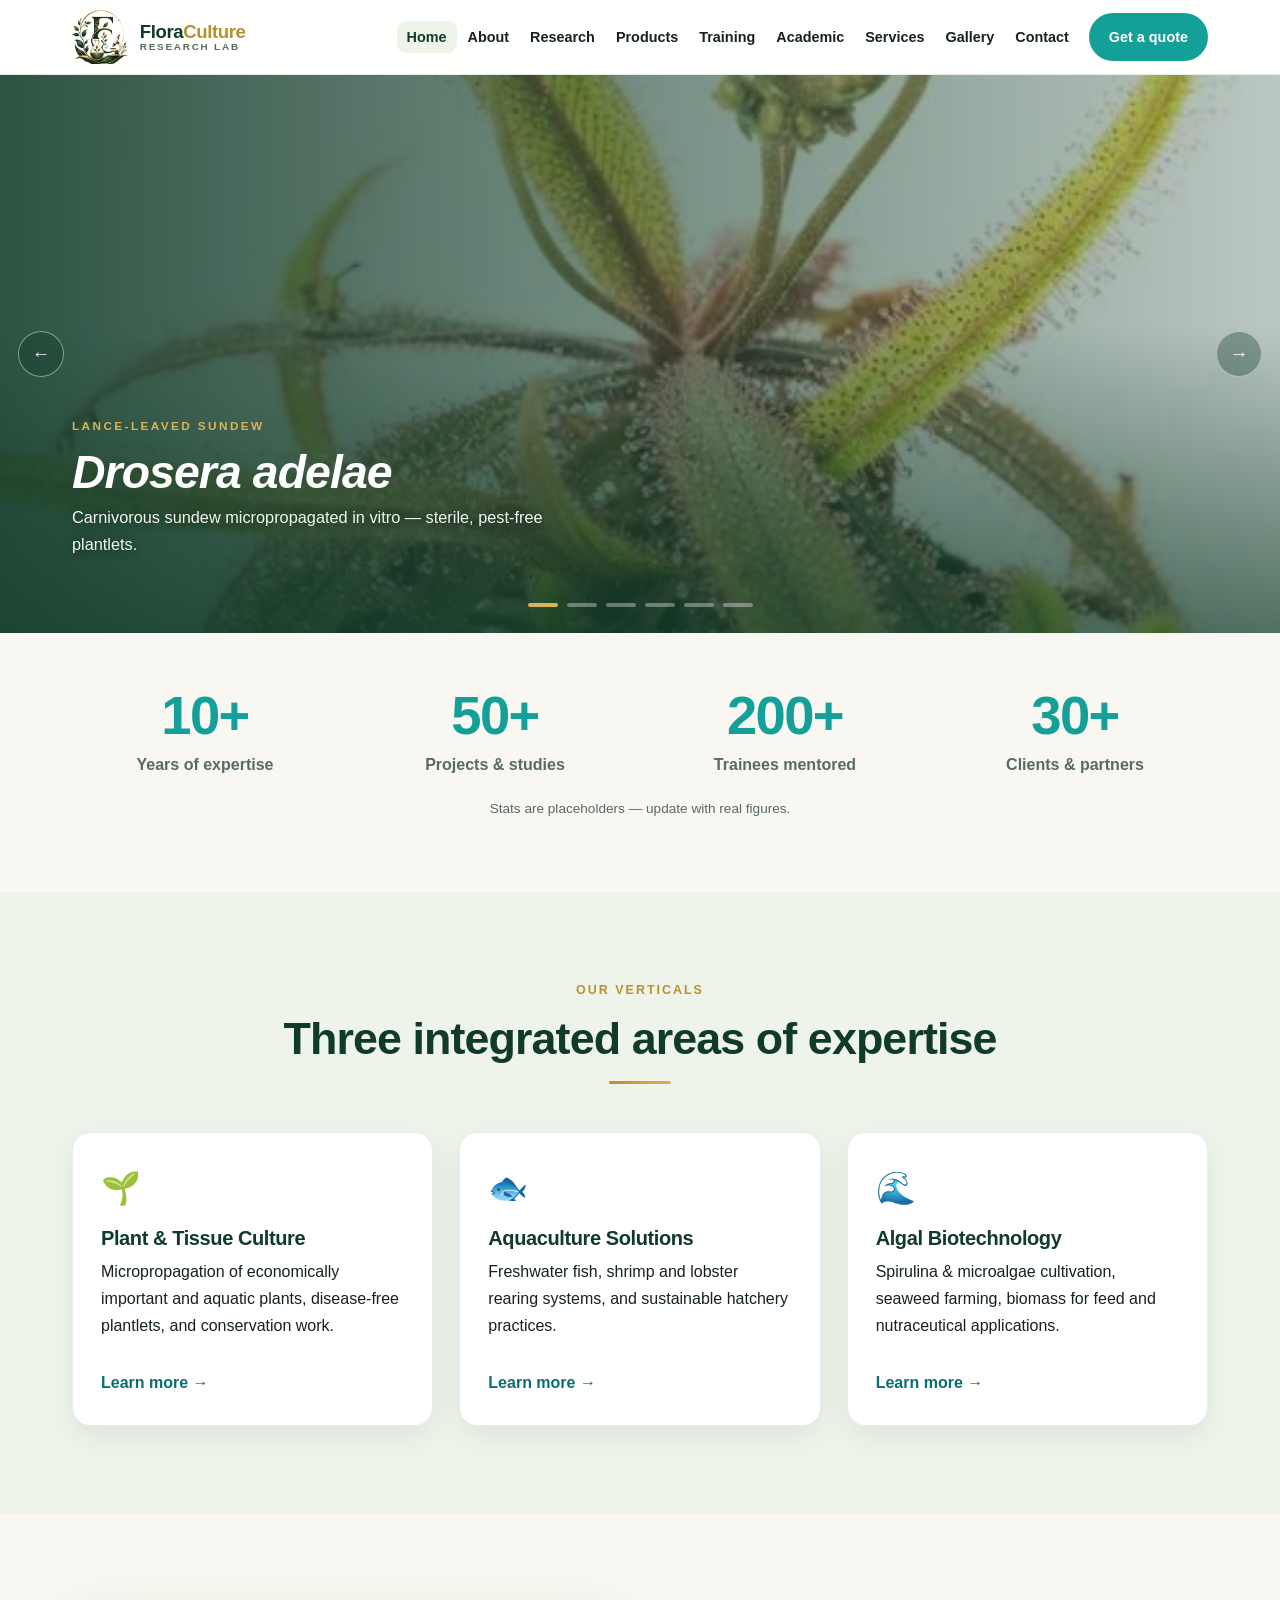
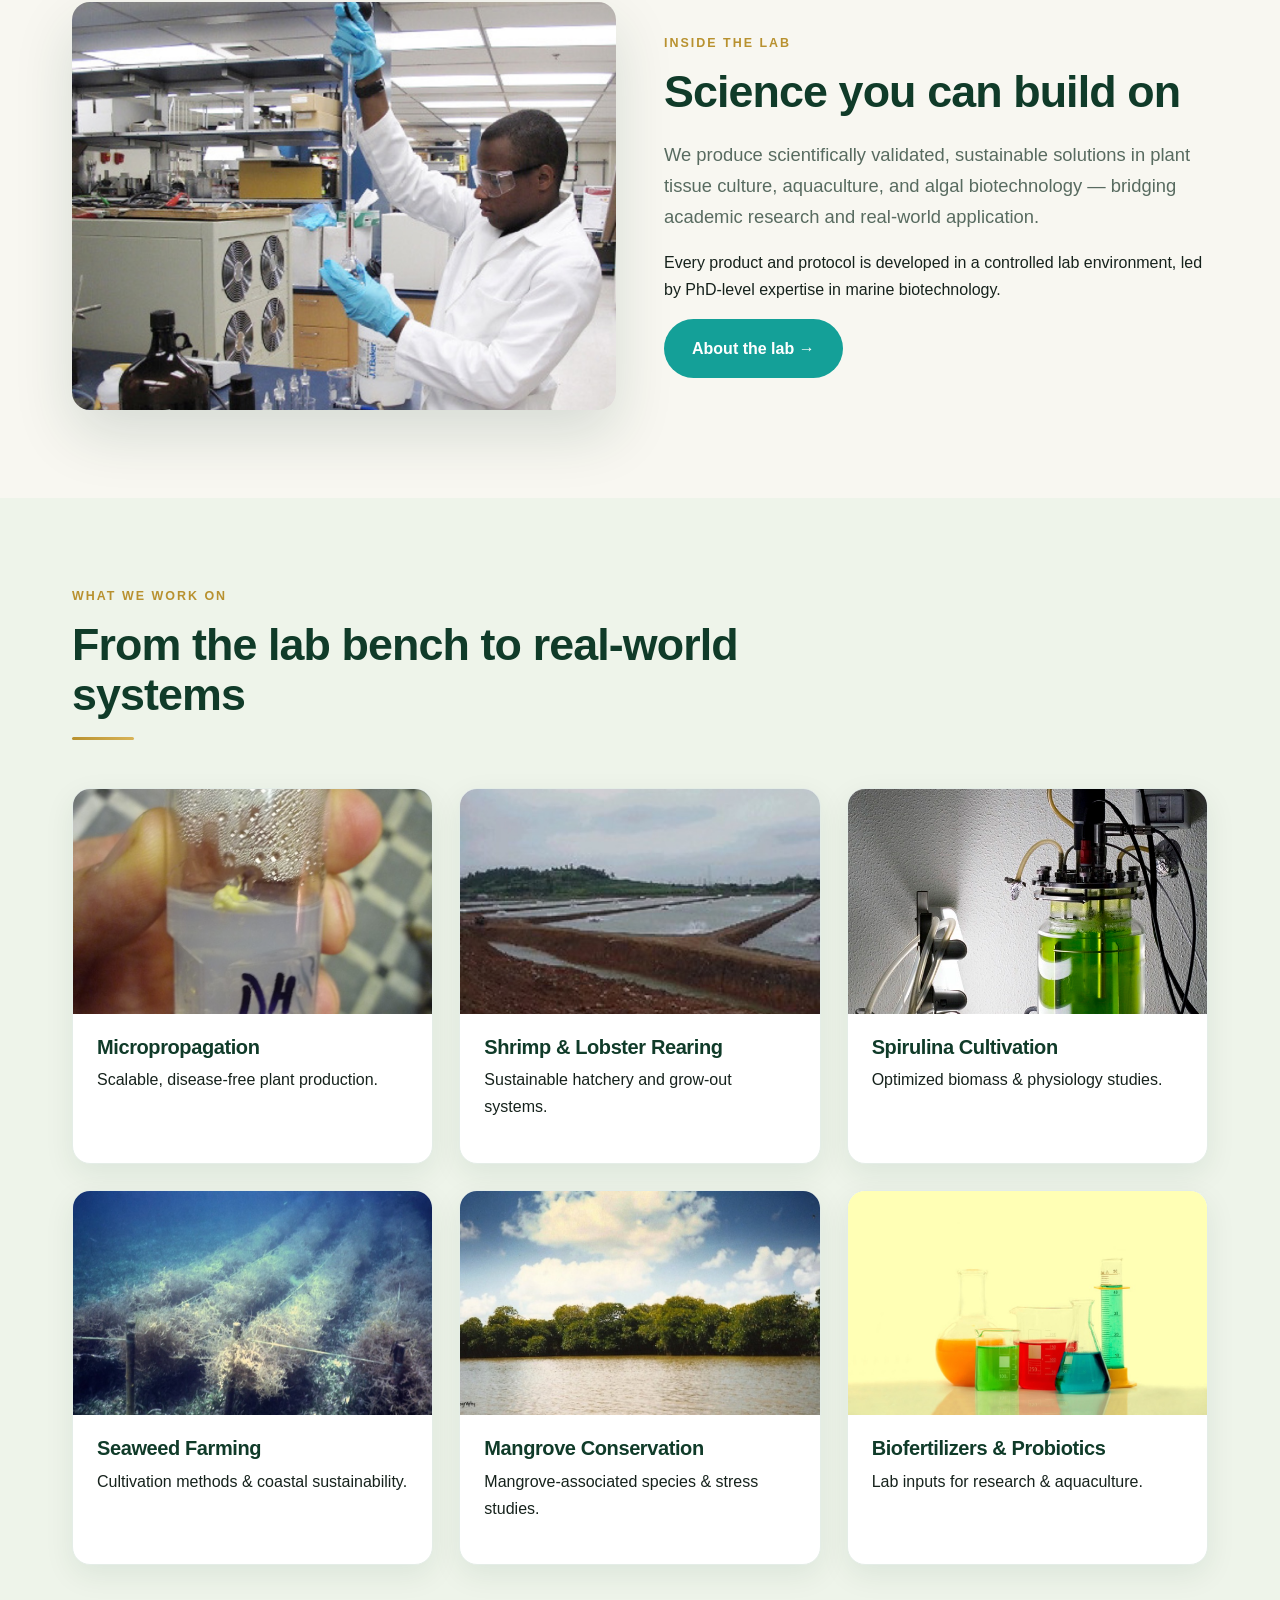
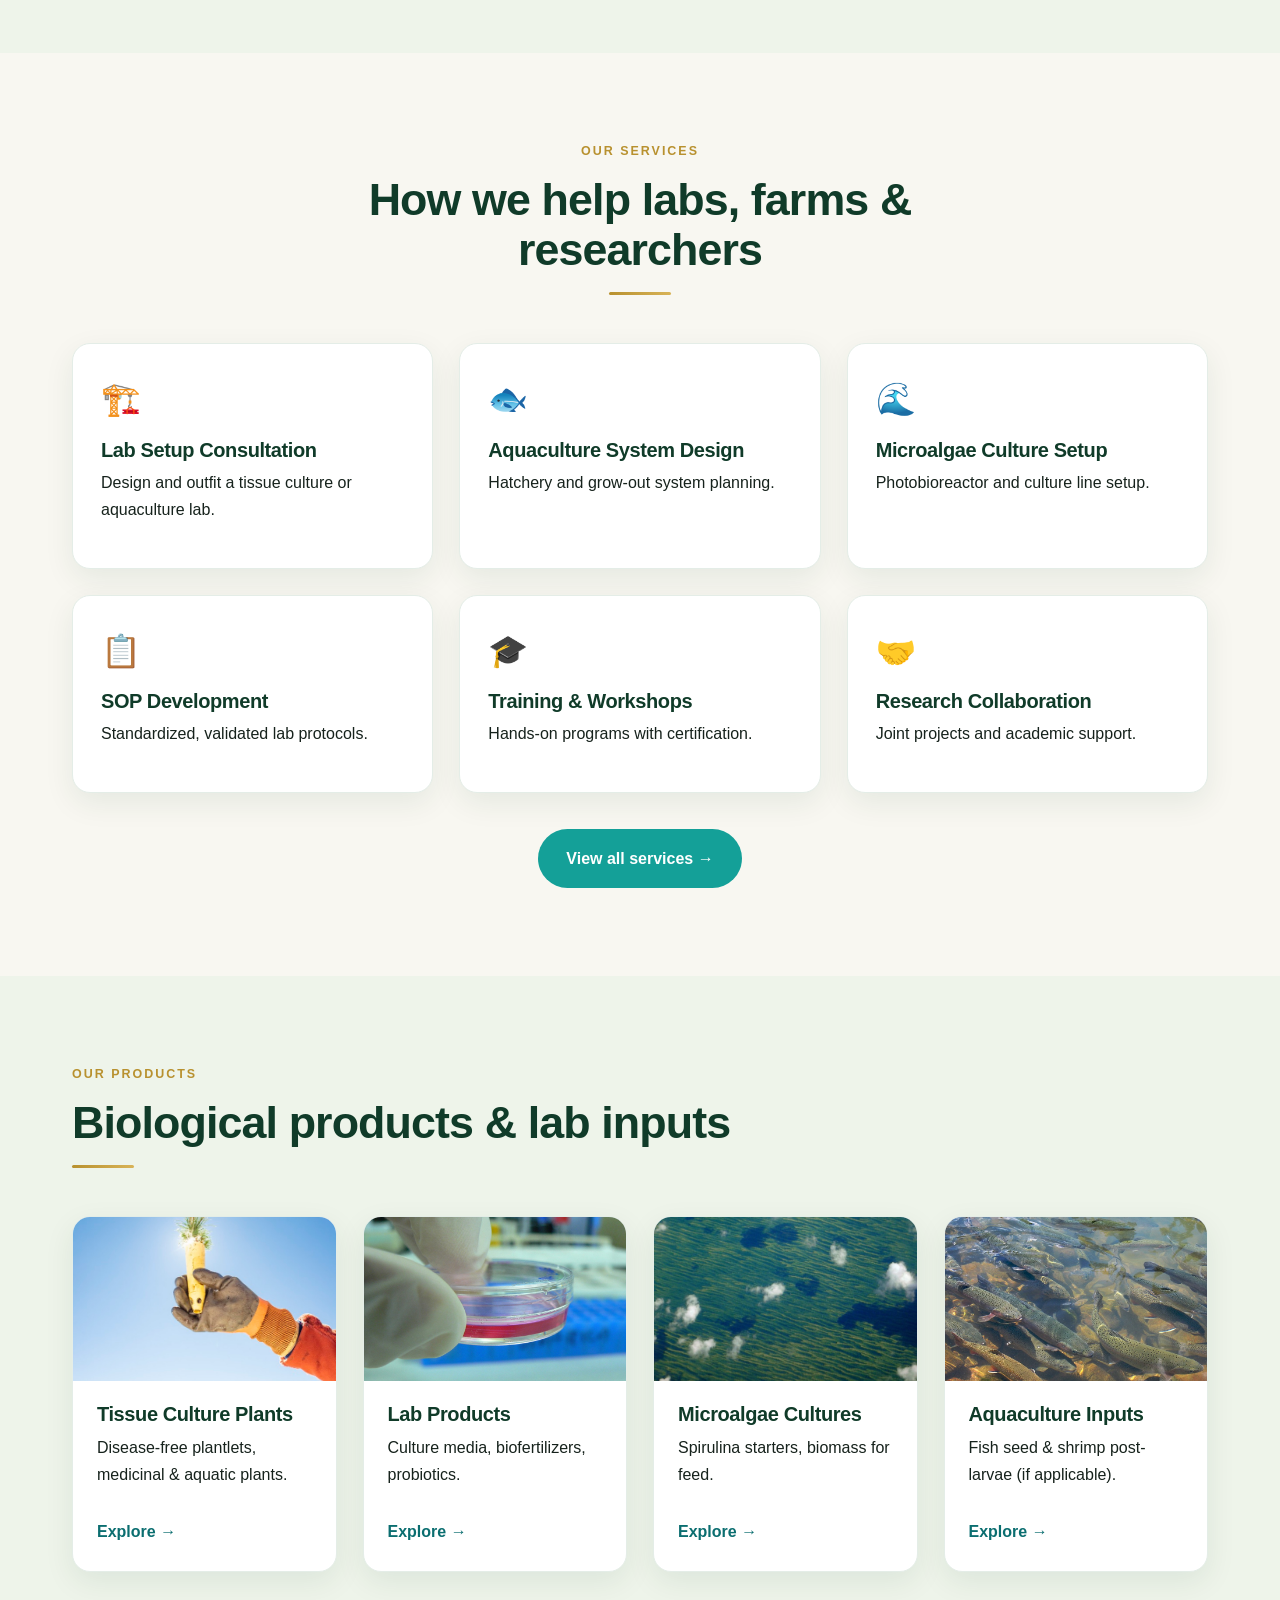
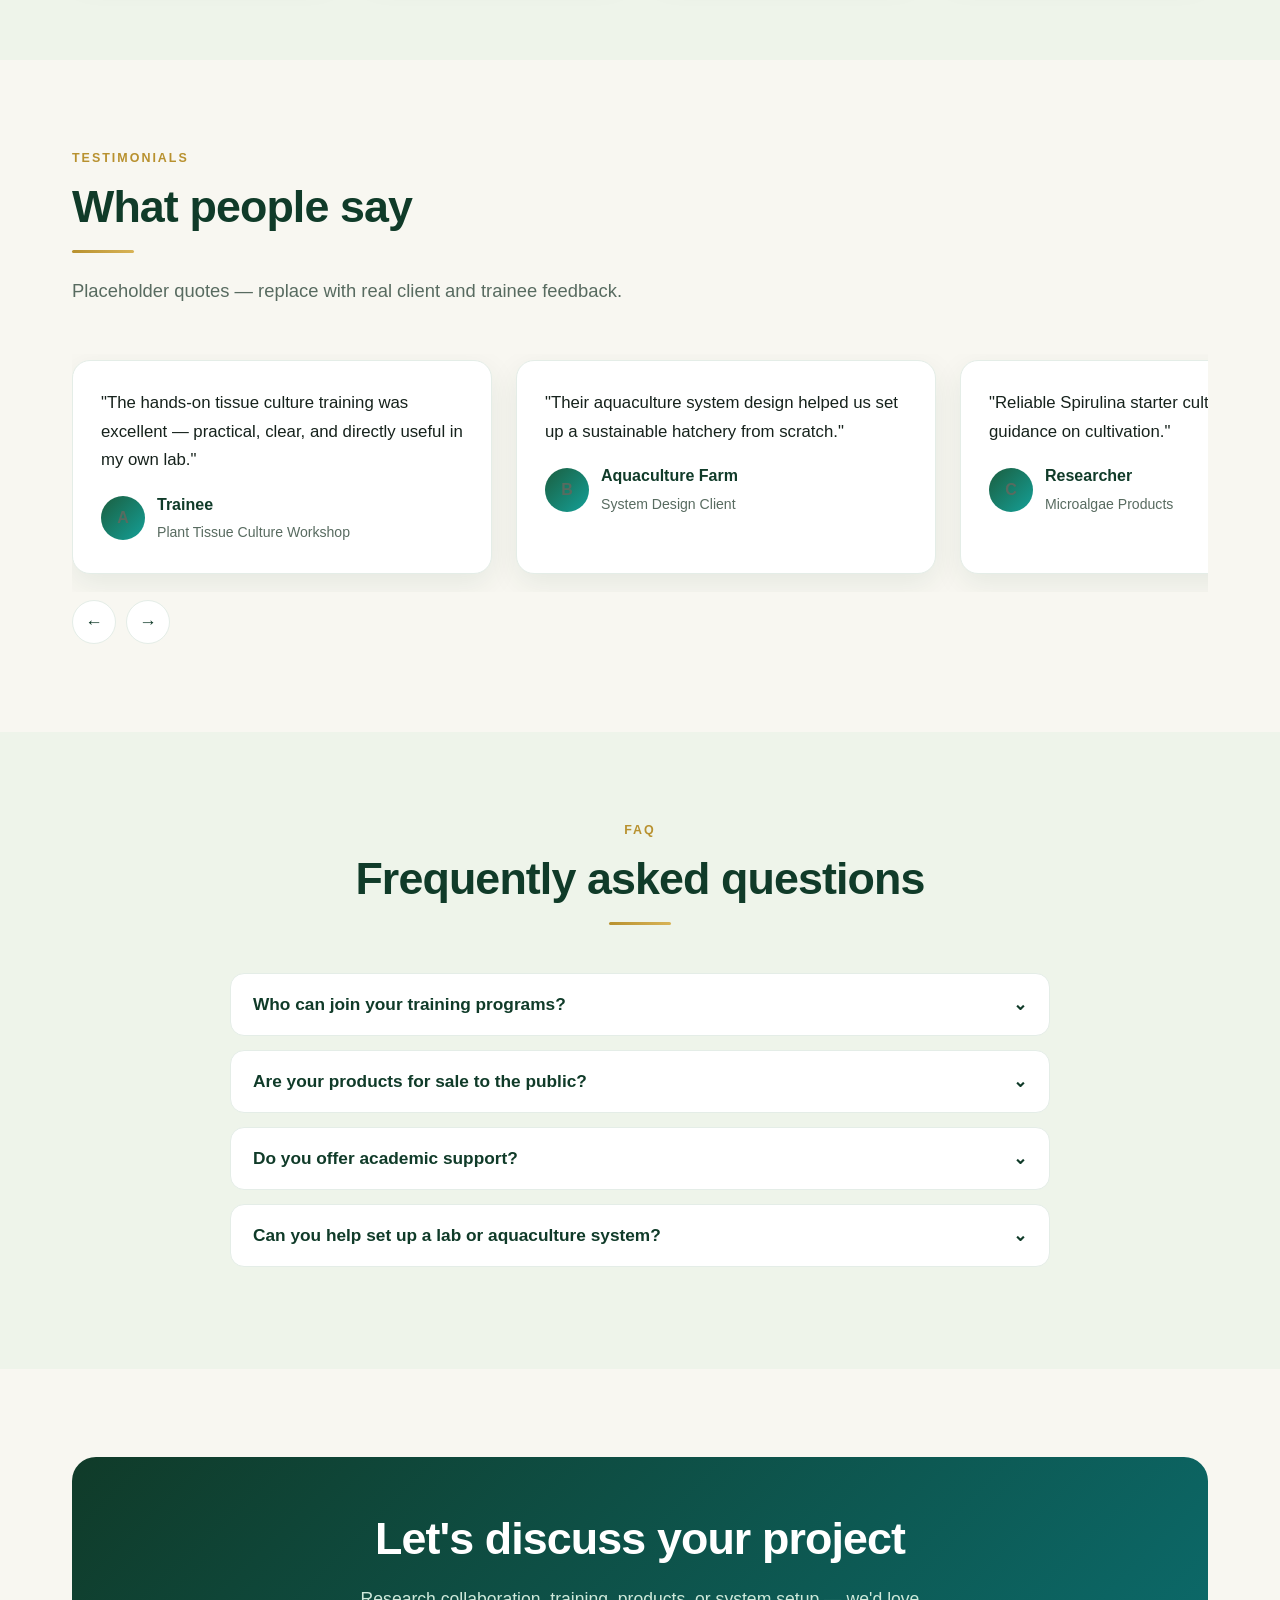
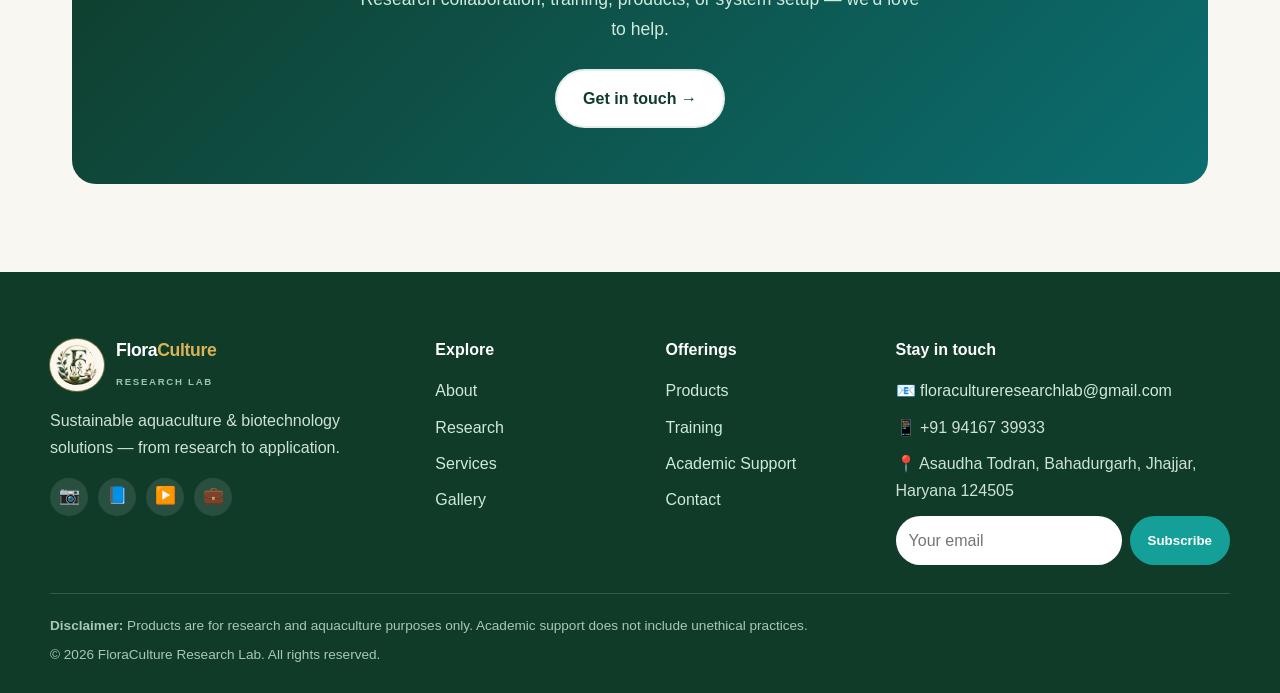
==== index.html @ 25c37237 "Fixed carousal" ====
<!doctype html>
<html lang="en">
<head>
  <meta charset="utf-8" />
  <meta name="viewport" content="width=device-width, initial-scale=1" />
  <title>FloraCulture Research Lab — Built on Nature. Driven by Science.</title>
  <meta name="description" content="Integrated Plant Production & Aquaculture Lab — sustainable solutions through plant tissue culture, aquaculture, and algal biotechnology. Research, training, and biological products." />
  <link rel="icon" href="assets/img/favicon-64.png" type="image/png" />
  <link rel="apple-touch-icon" href="assets/img/apple-touch-icon.png" />
  <link rel="stylesheet" href="assets/css/styles.css?v=4" />
</head>
<body>
  <a class="skip-link" href="#main">Skip to content</a>

  <header class="site-header">
    <div class="container nav">
      <a class="brand" href="index.html">
        <img class="brand-logo" src="assets/img/logo-mark.png" alt="" />
        <span class="brand-text">
          <span class="bt-name">Flora<em>Culture</em></span>
          <span class="bt-sub">Research Lab</span>
        </span>
      </a>
      <div class="nav-right">
        <ul class="nav-links" id="nav-links">
          <li><a class="active" href="index.html">Home</a></li>
          <li><a href="about.html">About</a></li>
          <li><a href="research.html">Research</a></li>
          <li><a href="products.html">Products</a></li>
          <li><a href="training.html">Training</a></li>
          <li><a href="academic.html">Academic</a></li>
          <li><a href="services.html">Services</a></li>
          <li><a href="gallery.html">Gallery</a></li>
          <li><a href="contact.html">Contact</a></li>
        </ul>
        <a class="btn nav-cta" href="contact.html?subject=Services%20inquiry">Get a quote</a>
        <button class="nav-toggle" aria-label="Toggle menu" aria-expanded="false" aria-controls="nav-links">☰</button>
      </div>
    </div>
  </header>

  <main id="main">
    <!-- Hero slider -->
    <section class="hero-slider" aria-label="Plants from our lab" aria-roledescription="carousel">
      <div class="slides">
        <div class="hero-slide is-active" data-slide="0">
          <img src="assets/img/plant-drosera-adelae.jpg" alt="Drosera adelae — Lance-leaved sundew" fetchpriority="high" />
          <div class="slide-caption container">
            <p class="common">Lance-leaved sundew</p>
            <h2 class="sci">Drosera adelae</h2>
            <p class="slide-note">Carnivorous sundew micropropagated in vitro — sterile, pest-free plantlets.</p>
          </div>
        </div>
        <div class="hero-slide" data-slide="1">
          <img src="assets/img/plant-dorosera_spatulata.jpg" alt="Drosera spatulata — Spoon-leaved sundew" />
          <div class="slide-caption container">
            <p class="common">Spoon-leaved sundew</p>
            <h2 class="sci">Drosera spatulata</h2>
            <p class="slide-note">Tissue-cultured stock raised from sterile seed, true to type.</p>
          </div>
        </div>
        <div class="hero-slide" data-slide="2">
          <img src="assets/img/plant-utricularia_graminifolia.jpg" alt="Utricularia graminifolia — Grass-leaved bladderwort" />
          <div class="slide-caption container">
            <p class="common">Grass-leaved bladderwort</p>
            <h2 class="sci">Utricularia graminifolia</h2>
            <p class="slide-note">Aquascaping carpet species propagated in flasks, algae-free.</p>
          </div>
        </div>
        <div class="hero-slide" data-slide="3">
          <img src="assets/img/plant-rotala-rotundifolia-florida.jpg" alt="Rotala rotundifolia — 'Florida' — aquatic stem plant" />
          <div class="slide-caption container">
            <p class="common">'Florida' — aquatic stem plant</p>
            <h2 class="sci">Rotala rotundifolia</h2>
            <p class="slide-note">Aquarium stem plant grown emersed then hardened for submerged culture.</p>
          </div>
        </div>
        <div class="hero-slide" data-slide="4">
          <img src="assets/img/plant-rotala_rotundifolia_red.jpg" alt="Rotala rotundifolia — 'Red' — aquatic stem plant" />
          <div class="slide-caption container">
            <p class="common">'Red' — aquatic stem plant</p>
            <h2 class="sci">Rotala rotundifolia</h2>
            <p class="slide-note">High-colour selection maintained under controlled light and nutrients.</p>
          </div>
        </div>
        <div class="hero-slide" data-slide="5">
          <img src="assets/img/plant-withania_somnifera.jpg" alt="Withania somnifera — Ashwagandha — medicinal" />
          <div class="slide-caption container">
            <p class="common">Ashwagandha — medicinal</p>
            <h2 class="sci">Withania somnifera</h2>
            <p class="slide-note">Elite medicinal line multiplied for consistent withanolide content.</p>
          </div>
        </div>
      </div>
      <button class="slider-nav prev" type="button" aria-label="Previous plant">&#8592;</button>
      <button class="slider-nav next" type="button" aria-label="Next plant">&#8594;</button>
      <div class="slider-dots" role="tablist" aria-label="Choose plant">
        <button type="button" data-goto="0" aria-current="true" aria-label="Show Drosera adelae"></button>
        <button type="button" data-goto="1" aria-current="false" aria-label="Show Drosera spatulata"></button>
        <button type="button" data-goto="2" aria-current="false" aria-label="Show Utricularia graminifolia"></button>
        <button type="button" data-goto="3" aria-current="false" aria-label="Show Rotala rotundifolia"></button>
        <button type="button" data-goto="4" aria-current="false" aria-label="Show Rotala rotundifolia"></button>
        <button type="button" data-goto="5" aria-current="false" aria-label="Show Withania somnifera"></button>
      </div>
    </section>

    <!-- Stats -->
    <section class="section tight">
      <div class="container">
        <div class="stats">
          <div class="stat"><div class="num" data-to="10" data-suffix="+">0</div><div class="label">Years of expertise</div></div>
          <div class="stat"><div class="num" data-to="50" data-suffix="+">0</div><div class="label">Projects &amp; studies</div></div>
          <div class="stat"><div class="num" data-to="200" data-suffix="+">0</div><div class="label">Trainees mentored</div></div>
          <div class="stat"><div class="num" data-to="30" data-suffix="+">0</div><div class="label">Clients &amp; partners</div></div>
        </div>
        <p class="center" style="color:var(--muted);font-size:.85rem;margin-top:18px">Stats are placeholders — update with real figures.</p>
      </div>
    </section>

    <!-- Verticals -->
    <section class="section alt">
      <div class="container">
        <div class="section-head center">
          <p class="eyebrow">Our Verticals</p>
          <h2>Three integrated areas of expertise</h2>
        </div>
        <div class="grid cols-3">
          <div class="card lift">
            <div class="ico">🌱</div>
            <h3>Plant &amp; Tissue Culture</h3>
            <p>Micropropagation of economically important and aquatic plants, disease-free plantlets, and conservation work.</p>
            <a class="arrow-link" href="research.html">Learn more →</a>
          </div>
          <div class="card lift">
            <div class="ico">🐟</div>
            <h3>Aquaculture Solutions</h3>
            <p>Freshwater fish, shrimp and lobster rearing systems, and sustainable hatchery practices.</p>
            <a class="arrow-link" href="research.html">Learn more →</a>
          </div>
          <div class="card lift">
            <div class="ico">🌊</div>
            <h3>Algal Biotechnology</h3>
            <p>Spirulina &amp; microalgae cultivation, seaweed farming, biomass for feed and nutraceutical applications.</p>
            <a class="arrow-link" href="research.html">Learn more →</a>
          </div>
        </div>
      </div>
    </section>

    <!-- Lab intro split -->
    <section class="section">
      <div class="container">
        <div class="split">
          <img src="assets/img/lab.jpg" alt="Researcher working in the laboratory" loading="lazy" />
          <div>
            <p class="eyebrow">Inside the Lab</p>
            <h2>Science you can build on</h2>
            <p class="lead">We produce scientifically validated, sustainable solutions in plant tissue culture, aquaculture, and algal biotechnology — bridging academic research and real-world application.</p>
            <p>Every product and protocol is developed in a controlled lab environment, led by PhD-level expertise in marine biotechnology.</p>
            <div class="btn-row"><a class="btn" href="about.html">About the lab →</a></div>
          </div>
        </div>
      </div>
    </section>

    <!-- Showcase -->
    <section class="section alt">
      <div class="container">
        <div class="section-head">
          <p class="eyebrow">What We Work On</p>
          <h2>From the lab bench to real-world systems</h2>
        </div>
        <div class="grid cols-3">
          <div class="card media-card lift"><img class="thumb" src="assets/img/show-1.jpg" alt="Plant tissue culture in vitro" loading="lazy" /><div class="body"><h3>Micropropagation</h3><p>Scalable, disease-free plant production.</p></div></div>
          <div class="card media-card lift"><img class="thumb" src="assets/img/show-2.jpg" alt="Shrimp aquaculture" loading="lazy" /><div class="body"><h3>Shrimp &amp; Lobster Rearing</h3><p>Sustainable hatchery and grow-out systems.</p></div></div>
          <div class="card media-card lift"><img class="thumb" src="assets/img/show-3.jpg" alt="Algae bioreactor" loading="lazy" /><div class="body"><h3>Spirulina Cultivation</h3><p>Optimized biomass &amp; physiology studies.</p></div></div>
          <div class="card media-card lift"><img class="thumb" src="assets/img/show-4.jpg" alt="Seaweed farming" loading="lazy" /><div class="body"><h3>Seaweed Farming</h3><p>Cultivation methods &amp; coastal sustainability.</p></div></div>
          <div class="card media-card lift"><img class="thumb" src="assets/img/show-5.jpg" alt="Mangrove ecosystem" loading="lazy" /><div class="body"><h3>Mangrove Conservation</h3><p>Mangrove-associated species &amp; stress studies.</p></div></div>
          <div class="card media-card lift"><img class="thumb" src="assets/img/show-6.jpg" alt="Laboratory reagents" loading="lazy" /><div class="body"><h3>Biofertilizers &amp; Probiotics</h3><p>Lab inputs for research &amp; aquaculture.</p></div></div>
        </div>
      </div>
    </section>

    <!-- Services -->
    <section class="section">
      <div class="container">
        <div class="section-head center">
          <p class="eyebrow">Our Services</p>
          <h2>How we help labs, farms &amp; researchers</h2>
        </div>
        <div class="grid cols-3">
          <div class="card lift"><div class="ico">🏗️</div><h3>Lab Setup Consultation</h3><p>Design and outfit a tissue culture or aquaculture lab.</p></div>
          <div class="card lift"><div class="ico">🐟</div><h3>Aquaculture System Design</h3><p>Hatchery and grow-out system planning.</p></div>
          <div class="card lift"><div class="ico">🌊</div><h3>Microalgae Culture Setup</h3><p>Photobioreactor and culture line setup.</p></div>
          <div class="card lift"><div class="ico">📋</div><h3>SOP Development</h3><p>Standardized, validated lab protocols.</p></div>
          <div class="card lift"><div class="ico">🎓</div><h3>Training &amp; Workshops</h3><p>Hands-on programs with certification.</p></div>
          <div class="card lift"><div class="ico">🤝</div><h3>Research Collaboration</h3><p>Joint projects and academic support.</p></div>
        </div>
        <div class="btn-row" style="justify-content:center;margin-top:36px"><a class="btn" href="services.html">View all services →</a></div>
      </div>
    </section>

    <!-- Products -->
    <section class="section alt">
      <div class="container">
        <div class="section-head">
          <p class="eyebrow">Our Products</p>
          <h2>Biological products &amp; lab inputs</h2>
        </div>
        <div class="grid cols-4">
          <div class="card media-card lift"><img class="thumb" src="assets/img/prod-1.jpg" alt="Plant seedling" loading="lazy" /><div class="body"><h3>Tissue Culture Plants</h3><p>Disease-free plantlets, medicinal &amp; aquatic plants.</p><a class="arrow-link" href="products.html">Explore →</a></div></div>
          <div class="card media-card lift"><img class="thumb" src="assets/img/prod-2.jpg" alt="Petri dish culture" loading="lazy" /><div class="body"><h3>Lab Products</h3><p>Culture media, biofertilizers, probiotics.</p><a class="arrow-link" href="products.html">Explore →</a></div></div>
          <div class="card media-card lift"><img class="thumb" src="assets/img/prod-3.jpg" alt="Microalgae culture" loading="lazy" /><div class="body"><h3>Microalgae Cultures</h3><p>Spirulina starters, biomass for feed.</p><a class="arrow-link" href="products.html">Explore →</a></div></div>
          <div class="card media-card lift"><img class="thumb" src="assets/img/prod-4.jpg" alt="Fish hatchery" loading="lazy" /><div class="body"><h3>Aquaculture Inputs</h3><p>Fish seed &amp; shrimp post-larvae (if applicable).</p><a class="arrow-link" href="products.html">Explore →</a></div></div>
        </div>
      </div>
    </section>

    <!-- Testimonials -->
    <section class="section">
      <div class="container">
        <div class="section-head"><p class="eyebrow">Testimonials</p><h2>What people say</h2>
          <p class="lead">Placeholder quotes — replace with real client and trainee feedback.</p></div>
        <div class="carousel">
          <div class="carousel-track">
            <div class="quote"><p>"The hands-on tissue culture training was excellent — practical, clear, and directly useful in my own lab."</p><div class="who"><span class="avatar">A</span><div><b>Trainee</b><span>Plant Tissue Culture Workshop</span></div></div></div>
            <div class="quote"><p>"Their aquaculture system design helped us set up a sustainable hatchery from scratch."</p><div class="who"><span class="avatar">B</span><div><b>Aquaculture Farm</b><span>System Design Client</span></div></div></div>
            <div class="quote"><p>"Reliable Spirulina starter cultures and great guidance on cultivation."</p><div class="who"><span class="avatar">C</span><div><b>Researcher</b><span>Microalgae Products</span></div></div></div>
            <div class="quote"><p>"Professional academic support for experimental design and scientific writing."</p><div class="who"><span class="avatar">D</span><div><b>PhD Student</b><span>Academic Support</span></div></div></div>
          </div>
          <div class="carousel-btns">
            <button data-carousel-prev aria-label="Previous testimonials">←</button>
            <button data-carousel-next aria-label="Next testimonials">→</button>
          </div>
        </div>
      </div>
    </section>

    <!-- FAQ -->
    <section class="section alt">
      <div class="container">
        <div class="section-head center"><p class="eyebrow">FAQ</p><h2>Frequently asked questions</h2></div>
        <div class="faq">
          <div class="faq-item"><button class="faq-q" aria-expanded="false">Who can join your training programs? <span class="chev">⌄</span></button><div class="faq-a"><div>Students, researchers, and professionals. Programs run 3 days, 7 days, or 1 month — hands-on, with certification provided.</div></div></div>
          <div class="faq-item"><button class="faq-q" aria-expanded="false">Are your products for sale to the public? <span class="chev">⌄</span></button><div class="faq-a"><div>Products are intended for research, aquaculture, and educational purposes only. Contact us for pricing and bulk orders.</div></div></div>
          <div class="faq-item"><button class="faq-q" aria-expanded="false">Do you offer academic support? <span class="chev">⌄</span></button><div class="faq-a"><div>Yes — guidance on experimental design, data analysis, scientific writing, manuscript preparation, and graphical abstracts. We maintain strict academic integrity; support is for guidance and skill development only.</div></div></div>
          <div class="faq-item"><button class="faq-q" aria-expanded="false">Can you help set up a lab or aquaculture system? <span class="chev">⌄</span></button><div class="faq-a"><div>Yes. We provide lab setup consultation, aquaculture system design, microalgae culture setup, and SOP development.</div></div></div>
        </div>
      </div>
    </section>

    <!-- CTA band -->
    <section class="section">
      <div class="container">
        <div class="cta-band">
          <h2>Let's discuss your project</h2>
          <p>Research collaboration, training, products, or system setup — we'd love to help.</p>
          <a class="btn-outline" href="contact.html">Get in touch →</a>
        </div>
      </div>
    </section>
  </main>

  <footer class="site-footer">
    <div class="container footer-grid">
      <div>
        <a class="footer-logo" href="index.html">
          <img src="assets/img/logo-mark.png" alt="" />
          <span>
            <span class="bt-name">Flora<em>Culture</em></span><br />
            <span class="bt-sub">Research Lab</span>
          </span>
        </a>
        <p style="margin-top:14px;max-width:320px">Sustainable aquaculture &amp; biotechnology solutions — from research to application.</p>
        <div class="socials">
          <a href="#" aria-label="Instagram" title="Instagram">📷</a>
          <a href="#" aria-label="Facebook" title="Facebook">📘</a>
          <a href="#" aria-label="YouTube" title="YouTube">▶️</a>
          <a href="#" aria-label="LinkedIn" title="LinkedIn">💼</a>
        </div>
      </div>
      <div>
        <h4>Explore</h4>
        <ul>
          <li><a href="about.html">About</a></li>
          <li><a href="research.html">Research</a></li>
          <li><a href="services.html">Services</a></li>
          <li><a href="gallery.html">Gallery</a></li>
        </ul>
      </div>
      <div>
        <h4>Offerings</h4>
        <ul>
          <li><a href="products.html">Products</a></li>
          <li><a href="training.html">Training</a></li>
          <li><a href="academic.html">Academic Support</a></li>
          <li><a href="contact.html">Contact</a></li>
        </ul>
      </div>
      <div>
        <h4>Stay in touch</h4>
        <ul>
          <li>📧 <a href="mailto:floracultureresearchlab@gmail.com">floracultureresearchlab@gmail.com</a></li>
          <li>📱 +91 94167 39933</li>
          <li>📍 Asaudha Todran, Bahadurgarh, Jhajjar, Haryana 124505</li>
        </ul>
        <form class="newsletter" onsubmit="return false">
          <input type="email" placeholder="Your email" aria-label="Email for newsletter" />
          <button type="submit">Subscribe</button>
        </form>
      </div>
    </div>
    <div class="container disclaimer">
      <p><strong>Disclaimer:</strong> Products are for research and aquaculture purposes only. Academic support does not include unethical practices.</p>
      <p>© <span id="year">2026</span> FloraCulture Research Lab. All rights reserved.</p>
    </div>
  </footer>

  <script src="assets/js/main.js?v=4"></script>
</body>
</html>
---- assets/css/styles.css ----
/* FloraCulture Research Lab — shared stylesheet.
   Theme driven by CSS custom properties below — change colors in one place. */

:root {
  --green: #1b5e3f;
  --green-dark: #103b29;
  --teal: #14a098;
  --teal-dark: #0b6e70;
  --lime: #7fb069;
  --gold: #b8912f;
  --gold-light: #d8b357;
  --cream: #fbf7ee;
  --sand: #f8f7f1;
  --card: #ffffff;
  --ink: #16221c;
  --muted: #586b60;
  --line: #e4ede7;
  --accent-soft: #eef4ea;
  --shadow: 0 10px 30px rgba(16, 59, 41, .08);
  --shadow-lg: 0 24px 60px rgba(16, 59, 41, .14);
  --radius: 18px;
  --radius-pill: 999px;
  --maxw: 1180px;
  --font: -apple-system, BlinkMacSystemFont, "Segoe UI", Roboto, Helvetica, Arial,
    "Apple Color Emoji", "Segoe UI Emoji", sans-serif;
}

* { box-sizing: border-box; }
html { scroll-behavior: smooth; }
body {
  margin: 0; font-family: var(--font); color: var(--ink); background: var(--sand);
  line-height: 1.7; -webkit-font-smoothing: antialiased;
}
img { max-width: 100%; display: block; }
a { color: var(--teal-dark); }

h1, h2, h3 { line-height: 1.12; color: var(--green-dark); margin: 0 0 .5em; letter-spacing: -.02em; }
h1 { font-size: clamp(2.3rem, 5.5vw, 4.2rem); font-weight: 800; }
h2 { font-size: clamp(1.8rem, 3.6vw, 2.8rem); font-weight: 800; }
h3 { font-size: 1.25rem; font-weight: 700; }
p { margin: 0 0 1rem; }

.container { width: 100%; max-width: var(--maxw); margin: 0 auto; padding: 0 22px; }

/* ---------- Header / Nav ---------- */
.site-header {
  position: sticky; top: 0; z-index: 50;
  background: rgba(255,255,255,.9); backdrop-filter: saturate(180%) blur(10px);
  border-bottom: 1px solid var(--line);
}
.nav { display: flex; align-items: center; justify-content: space-between; min-height: 74px; gap: 16px; }
.brand { min-width: 0; }
.brand-text { min-width: 0; }
.brand { display: flex; align-items: center; gap: 11px; font-weight: 800;
  color: var(--green-dark); text-decoration: none; font-size: 1.2rem; letter-spacing: -.02em; }
.brand .logo {
  width: 38px; height: 38px; border-radius: 11px;
  background: linear-gradient(135deg, var(--green), var(--teal));
  display: grid; place-items: center; color: #fff; font-size: 1.2rem;
}
.brand-logo { height: 54px; width: auto; display: block; flex: none; }
.brand-text { display: flex; flex-direction: column; line-height: 1.05; }
.brand-text .bt-name { font-size: 1.16rem; font-weight: 800; color: var(--green-dark); letter-spacing: -.02em; }
.brand-text .bt-name em { font-style: normal; color: var(--gold); }
.brand-text .bt-sub { font-size: .62rem; font-weight: 700; letter-spacing: .18em;
  text-transform: uppercase; color: var(--muted); }
@media (max-width: 560px) {
  .brand-logo { height: 44px; }
  .brand-text .bt-name { font-size: 1rem; }
  .brand-text .bt-sub { font-size: .56rem; letter-spacing: .14em; }
}
@media (max-width: 380px) { .brand-text { display: none; } }
.footer-logo { display: flex; align-items: center; gap: 12px; text-decoration: none; }
.footer-logo img { height: 52px; width: auto; display: block; flex: none;
  background: var(--cream); border-radius: 50%; padding: 6px;
  box-shadow: 0 0 0 1px rgba(216,179,87,.45); }
.footer-logo .bt-name { font-size: 1.1rem; font-weight: 800; color: #fff; letter-spacing: -.02em; }
.footer-logo .bt-name em { font-style: normal; color: var(--gold-light); }
.footer-logo .bt-sub { font-size: .6rem; font-weight: 700; letter-spacing: .18em;
  text-transform: uppercase; color: #9fc4ae; }
.nav-right { display: flex; align-items: center; gap: 10px; flex-wrap: nowrap; }
.nav-links { display: flex; align-items: center; gap: 1px; list-style: none; margin: 0; padding: 0;
  flex-wrap: nowrap; white-space: nowrap; }
.nav-links a {
  text-decoration: none; color: var(--ink); font-weight: 600; font-size: .9rem;
  padding: 8px 10px; border-radius: 9px;
}
.nav-links a:hover { background: var(--accent-soft); color: var(--green-dark); }
.nav-links a.active { color: var(--green-dark); background: var(--accent-soft); }
.btn.nav-cta { display: inline-flex; padding: 10px 18px; font-size: .9rem; white-space: nowrap; }
.nav-toggle {
  display: none; border: 1px solid var(--line); background: #fff; border-radius: 10px;
  padding: 9px 11px; font-size: 1.2rem; cursor: pointer; line-height: 1;
}
@media (max-width: 1080px) {
  .nav-toggle { display: block; order: 3; }
  .nav-right { gap: 8px; }
  .btn.nav-cta, .nav-cta { display: none; }
  .nav-links {
    display: none; position: absolute; left: 0; right: 0; top: 100%;
    flex-direction: column; align-items: stretch; gap: 0;
    background: #fff; border-bottom: 1px solid var(--line); padding: 8px 16px 16px;
  }
  .nav-links.open { display: flex; }
  .nav-links a { padding: 12px 8px; }
  .site-header { position: relative; }
}

/* ---------- Buttons ---------- */
.btn, .btn-outline {
  display: inline-flex; align-items: center; gap: 8px; text-decoration: none; font-weight: 700;
  padding: 14px 26px; border-radius: var(--radius-pill); cursor: pointer; border: 2px solid transparent;
  transition: transform .1s ease, box-shadow .18s ease, background .18s ease; font-size: 1rem;
}
.btn { background: var(--teal); color: #fff; }
.btn:hover { background: var(--teal-dark); transform: translateY(-2px); box-shadow: var(--shadow); }
.btn-outline { background: #fff; color: var(--green-dark); border-color: var(--line); }
.btn-outline:hover { background: var(--accent-soft); border-color: var(--teal); }
.btn-row { display: flex; flex-wrap: wrap; gap: 14px; margin-top: 12px; }
.arrow-link { font-weight: 700; text-decoration: none; color: var(--teal-dark); display: inline-flex; gap: 6px; align-items: center; }
.arrow-link:hover { gap: 10px; }

/* ---------- Sections ---------- */
.section { padding: 88px 0; }
.section.tight { padding: 56px 0; }
.section.alt { background: var(--accent-soft); }
.section.dark { background: var(--green-dark); color: #d9ece2; }
.section.dark h2, .section.dark h3 { color: #fff; }
.section-head { max-width: 760px; margin-bottom: 48px; }
.section-head h2::after {
  content: ""; display: block; width: 62px; height: 3px; border-radius: 2px;
  margin-top: 18px; background: linear-gradient(90deg, var(--gold), var(--gold-light));
}
.section-head.center h2::after { margin-left: auto; margin-right: auto; }
.section.dark .section-head h2::after { background: linear-gradient(90deg, var(--gold-light), var(--lime)); }
.section-head.center { margin-left: auto; margin-right: auto; text-align: center; }
.eyebrow { text-transform: uppercase; letter-spacing: .16em; font-size: .78rem;
  font-weight: 800; color: var(--gold); margin: 0 0 12px; }

/* ---------- Hero ---------- */
.hero {
  position: relative; overflow: hidden;
  background:
    radial-gradient(900px 500px at 85% -20%, rgba(184,145,47,.16), transparent),
    radial-gradient(700px 400px at -10% 120%, rgba(27,94,63,.16), transparent),
    linear-gradient(160deg, var(--cream) 0%, var(--accent-soft) 100%);
  padding: 110px 0 96px; border-bottom: 1px solid var(--line);
}
.hero h1 { margin-bottom: .3em; max-width: 16ch; }
.hero .lead { font-size: 1.28rem; color: var(--muted); max-width: 620px; }
.pill-row { display: flex; flex-wrap: wrap; gap: 10px; margin: 26px 0; }
.pill { background: #fff; border: 1px solid var(--line); border-radius: var(--radius-pill);
  padding: 9px 16px; font-weight: 600; font-size: .92rem; box-shadow: var(--shadow); }
.page-hero { padding: 84px 0 64px; }
.page-hero h1 { max-width: none; }

/* Photo hero (TiCi-style): add class="hero photo" + drop assets/img/hero.jpg.
   Full-bleed image, dark overlay, white text. */
.hero.photo {
  background:
    linear-gradient(180deg, rgba(8,30,20,.55), rgba(8,30,20,.75)),
    url("../img/hero.jpg") center/cover no-repeat;
  border-bottom: 0;
}
.hero.photo h1, .hero.photo .eyebrow { color: #fff; }
.hero.photo .lead { color: #e7f3ec; }
.hero.photo .pill { background: rgba(255,255,255,.14); border-color: rgba(255,255,255,.25); color: #fff; }
.hero.photo .btn-outline { background: transparent; color: #fff; border-color: rgba(255,255,255,.6); }
.hero.photo .btn-outline:hover { background: rgba(255,255,255,.14); }

/* ---------- Stats band ---------- */
.stats { display: grid; grid-template-columns: repeat(4, 1fr); gap: 24px; }
@media (max-width: 700px) { .stats { grid-template-columns: repeat(2, 1fr); } }
.stat { text-align: center; }
.stat .num { font-size: clamp(2.2rem, 5vw, 3.4rem); font-weight: 800; color: var(--teal);
  letter-spacing: -.03em; line-height: 1; }
.section.dark .stat .num { color: var(--lime); }
.stat .label { font-weight: 600; color: var(--muted); margin-top: 8px; }
.section.dark .stat .label { color: #bcd6c8; }

/* ---------- Cards / Grid ---------- */
.grid { display: grid; gap: 26px; }
.grid.cols-2 { grid-template-columns: repeat(2, 1fr); }
.grid.cols-3 { grid-template-columns: repeat(3, 1fr); }
.grid.cols-4 { grid-template-columns: repeat(4, 1fr); }
@media (max-width: 920px) { .grid.cols-3, .grid.cols-4 { grid-template-columns: repeat(2, 1fr); } }
@media (max-width: 600px) { .grid.cols-2, .grid.cols-3, .grid.cols-4 { grid-template-columns: 1fr; } }

.card {
  background: var(--card); border: 1px solid var(--line); border-radius: var(--radius);
  padding: 28px; box-shadow: var(--shadow); height: 100%;
  transition: transform .15s ease, box-shadow .2s ease;
}
.card.lift:hover { transform: translateY(-6px); box-shadow: var(--shadow-lg); }
.card .ico { font-size: 2rem; margin-bottom: 12px; }
.card h3 { margin-bottom: .4em; }
.card ul { margin: .5rem 0 0; padding-left: 1.1rem; color: var(--muted); }
.card ul li { margin-bottom: 5px; }
.card .arrow-link { margin-top: 14px; }

/* Media card (image/gradient top) */
.media-card { padding: 0; overflow: hidden; }
.media-card .thumb {
  aspect-ratio: 16/10; display: grid; place-items: center; font-size: 2.4rem;
  background: linear-gradient(135deg, #d7f0e3, #c3e8dd);
}
.media-card .thumb.v2 { background: linear-gradient(135deg, #d9efd0, #bfe6d6); }
.media-card .thumb.v3 { background: linear-gradient(135deg, #cdeae6, #d8efd5); }
.media-card img.thumb { width: 100%; object-fit: cover; }
.media-card .body { padding: 22px 24px 26px; }

/* Split section: image beside text (TiCi-style) */
.split { display: grid; grid-template-columns: 1fr 1fr; gap: 48px; align-items: center; }
@media (max-width: 820px) { .split { grid-template-columns: 1fr; gap: 28px; } }
.split img { width: 100%; border-radius: var(--radius); box-shadow: var(--shadow-lg); aspect-ratio: 4/3; object-fit: cover; }

/* ---------- Notes / callouts ---------- */
.note { background: #fff7e6; border: 1px solid #f2dca6; border-radius: 14px; padding: 18px 20px; color: #6b5410; }
.note.green { background: var(--accent-soft); border-color: var(--line); color: var(--green-dark); }

/* ---------- Founders ---------- */
.founders { display: grid; grid-template-columns: repeat(2, 1fr); gap: 24px; }
@media (max-width: 600px) { .founders { grid-template-columns: 1fr; } }
.founder { display: flex; gap: 18px; align-items: center; }
.avatar { flex: 0 0 64px; width: 64px; height: 64px; border-radius: 50%;
  background: linear-gradient(135deg, var(--green), var(--teal));
  color: #fff; display: grid; place-items: center; font-weight: 800; font-size: 1.3rem; }

/* ---------- Gallery ---------- */
.gallery-grid { display: grid; grid-template-columns: repeat(3, 1fr); gap: 16px; }
@media (max-width: 700px) { .gallery-grid { grid-template-columns: repeat(2, 1fr); } }
.tile { aspect-ratio: 4/3; border-radius: 16px; border: 1px solid var(--line);
  background: linear-gradient(135deg, #eef7f1, #dff0ea);
  display: grid; place-items: center; color: var(--green-dark); font-weight: 700;
  text-align: center; padding: 12px; }

/* ---------- Testimonials carousel ---------- */
.carousel { position: relative; }
.carousel-track { display: flex; gap: 24px; overflow-x: auto; scroll-snap-type: x mandatory;
  padding: 6px 2px 18px; scrollbar-width: none; }
.carousel-track::-webkit-scrollbar { display: none; }
.quote { scroll-snap-align: start; flex: 0 0 clamp(280px, 80%, 420px);
  background: #fff; border: 1px solid var(--line); border-radius: var(--radius);
  padding: 28px; box-shadow: var(--shadow); }
.quote p { font-size: 1.05rem; }
.quote .who { display: flex; align-items: center; gap: 12px; margin-top: 16px; }
.quote .who .avatar { flex: 0 0 44px; width: 44px; height: 44px; font-size: 1rem; }
.quote .who b { display: block; color: var(--green-dark); }
.quote .who span { font-size: .88rem; color: var(--muted); }
.carousel-btns { display: flex; gap: 10px; margin-top: 8px; }
.carousel-btns button { width: 44px; height: 44px; border-radius: 50%; border: 1px solid var(--line);
  background: #fff; cursor: pointer; font-size: 1.1rem; color: var(--green-dark); }
.carousel-btns button:hover { background: var(--accent-soft); border-color: var(--teal); }

/* ---------- FAQ accordion ---------- */
.faq { max-width: 820px; margin: 0 auto; }
.faq-item { border: 1px solid var(--line); border-radius: 14px; background: #fff; margin-bottom: 14px; overflow: hidden; }
.faq-q { width: 100%; text-align: left; background: none; border: 0; cursor: pointer;
  padding: 20px 22px; font-size: 1.08rem; font-weight: 700; color: var(--green-dark);
  display: flex; justify-content: space-between; align-items: center; gap: 16px; }
.faq-q .chev { transition: transform .2s ease; flex: 0 0 auto; }
.faq-item.open .faq-q .chev { transform: rotate(180deg); }
.faq-a { max-height: 0; overflow: hidden; transition: max-height .25s ease; }
.faq-a div { padding: 0 22px 20px; color: var(--muted); }

/* ---------- Contact ---------- */
.contact-grid { display: grid; grid-template-columns: 1.2fr 1fr; gap: 36px; align-items: start; }
@media (max-width: 860px) { .contact-grid { grid-template-columns: 1fr; } }
.form-field { margin-bottom: 18px; }
.form-field label { display: block; font-weight: 600; margin-bottom: 7px; font-size: .92rem; }
.form-field input, .form-field select, .form-field textarea {
  width: 100%; padding: 13px 15px; border: 1px solid var(--line); border-radius: 12px;
  font: inherit; background: #fff; color: var(--ink); }
.form-field input:focus, .form-field select:focus, .form-field textarea:focus {
  outline: 3px solid rgba(20,160,152,.25); border-color: var(--teal); }
.form-field textarea { min-height: 140px; resize: vertical; }
.form-msg { margin-top: 12px; font-weight: 600; }
.contact-info p { margin-bottom: 16px; }
.wa-btn { background: #25d366; color: #073d22; }
.wa-btn:hover { background: #1fb858; }
.map-embed { width: 100%; aspect-ratio: 16/9; border: 1px solid var(--line); border-radius: 14px;
  background: var(--accent-soft); display: grid; place-items: center; color: var(--muted);
  text-align: center; padding: 16px; }

/* ---------- CTA band ---------- */
.cta-band { background: linear-gradient(135deg, var(--green-dark), var(--teal-dark)); color: #fff;
  border-radius: 24px; padding: 56px; text-align: center; }
.cta-band h2 { color: #fff; }
.cta-band p { color: #cfe9db; max-width: 560px; margin: 0 auto 24px; font-size: 1.1rem; }
@media (max-width: 600px) { .cta-band { padding: 40px 24px; } }

/* ---------- Focus & accessibility ---------- */
:focus-visible { outline: 3px solid rgba(20,160,152,.5); outline-offset: 2px; }
.skip-link { position: absolute; left: -999px; top: 0; background: #fff; padding: 10px 16px;
  border-radius: 0 0 8px 0; z-index: 100; }
.skip-link:focus { left: 0; }

/* ---------- Footer ---------- */
.site-footer { background: var(--green-dark); color: #cfe2d6; margin-top: 0; }
.site-footer a { color: #cfe9db; text-decoration: none; }
.site-footer a:hover { color: #fff; }
.footer-grid { display: grid; grid-template-columns: 1.8fr 1fr 1fr 1.4fr; gap: 36px; padding: 64px 0 28px; }
@media (max-width: 880px) { .footer-grid { grid-template-columns: 1fr 1fr; gap: 28px; } }
@media (max-width: 560px) { .footer-grid { grid-template-columns: 1fr; } }
.site-footer h4 { color: #fff; margin: 0 0 14px; font-size: 1rem; }
.site-footer ul { list-style: none; margin: 0; padding: 0; }
.site-footer ul li { margin-bottom: 9px; }
.socials { display: flex; gap: 10px; margin-top: 14px; }
.socials a { width: 38px; height: 38px; border-radius: 50%; background: rgba(255,255,255,.1);
  display: grid; place-items: center; font-size: 1.05rem; }
.socials a:hover { background: rgba(255,255,255,.22); }
.newsletter { display: flex; gap: 8px; margin-top: 12px; }
.newsletter input { flex: 1; padding: 11px 13px; border-radius: var(--radius-pill); border: 0; font: inherit; }
.newsletter button { border: 0; border-radius: var(--radius-pill); padding: 11px 18px; font-weight: 700;
  background: var(--teal); color: #fff; cursor: pointer; }
.newsletter button:hover { background: var(--lime); color: var(--green-dark); }
.disclaimer { border-top: 1px solid rgba(255,255,255,.15); padding: 20px 0; font-size: .85rem; color: #a9c7b6; }
.disclaimer p { margin: 0 0 6px; }

/* ---------- Utility ---------- */
.lead { font-size: 1.15rem; color: var(--muted); }
.mt0 { margin-top: 0; }
.center { text-align: center; }
.taglines { display: flex; flex-wrap: wrap; gap: 12px; justify-content: center; }
.tagline { font-style: italic; color: var(--green-dark); background: #fff;
  border: 1px solid var(--line); border-radius: var(--radius-pill); padding: 8px 18px; box-shadow: var(--shadow); }

/* ---------- Hero slider (home page) ---------- */
.hero-slider { position: relative; overflow: hidden; background: var(--green-dark); }
/* Track slides sideways: the whole strip shifts by one slide width. */
.hero-slider .slides {
  display: flex; height: clamp(420px, 62vh, 620px);
  transition: transform .62s cubic-bezier(.45, .05, .25, 1);
  will-change: transform;
}
.hero-slide { position: relative; flex: 0 0 100%; width: 100%; height: 100%; }
.hero-slide img { width: 100%; height: 100%; object-fit: cover; }
.hero-slide::after {
  content: ""; position: absolute; inset: 0;
  background:
    linear-gradient(90deg, rgba(16,59,41,.88) 0%, rgba(16,59,41,.62) 42%, rgba(16,59,41,.28) 100%),
    linear-gradient(0deg, rgba(16,59,41,.62) 0%, rgba(16,59,41,0) 55%);
}
.hero-slide .slide-caption {
  position: absolute; z-index: 2; left: 0; right: 0; bottom: 0;
  padding: 0 22px 74px; max-width: var(--maxw); margin: 0 auto;
}
.hero-slide .slide-caption .sci {
  font-style: italic; font-size: clamp(1.6rem, 4vw, 2.9rem); font-weight: 800;
  color: #fff; margin: 0 0 6px; letter-spacing: -.02em; line-height: 1.1;
}
.hero-slide .slide-caption .common {
  color: var(--gold-light); font-weight: 700; font-size: .74rem;
  letter-spacing: .2em; text-transform: uppercase; margin: 0 0 10px;
}
.hero-slide .slide-caption .slide-note { color: #f0f7f2; max-width: 480px; margin: 0;
  font-size: 1.02rem; text-shadow: 0 1px 12px rgba(0,0,0,.45); }

.hero-slider .slider-nav {
  position: absolute; z-index: 3; top: 50%; transform: translateY(-50%);
  width: 46px; height: 46px; border-radius: 50%; cursor: pointer;
  border: 1px solid rgba(255,255,255,.45); background: rgba(16,59,41,.35);
  color: #fff; font-size: 1.15rem; display: grid; place-items: center;
  backdrop-filter: blur(6px); transition: background .2s, border-color .2s;
}
.hero-slider .slider-nav:hover { background: rgba(255,255,255,.22); border-color: #fff; }
.hero-slider .slider-nav.prev { left: 18px; }
.hero-slider .slider-nav.next { right: 18px; }

.hero-slider .slider-dots {
  position: absolute; z-index: 3; bottom: 26px; left: 0; right: 0;
  display: flex; justify-content: center; gap: 9px;
}
.hero-slider .slider-dots button {
  width: 30px; height: 4px; border: 0; border-radius: 999px; padding: 0; cursor: pointer;
  background: rgba(255,255,255,.35); transition: background .25s;
}
.hero-slider .slider-dots button[aria-current="true"] { background: var(--gold-light); }
@media (max-width: 560px) {
  .hero-slider .slides { height: clamp(340px, 56vh, 460px); }
  .hero-slide .slide-caption { padding-bottom: 62px; }
  .hero-slider .slider-nav { width: 38px; height: 38px; }
  .hero-slider .slider-nav.prev { left: 8px; }
  .hero-slider .slider-nav.next { right: 8px; }
}
@media (prefers-reduced-motion: reduce) { .hero-slider .slides { transition: none; } }
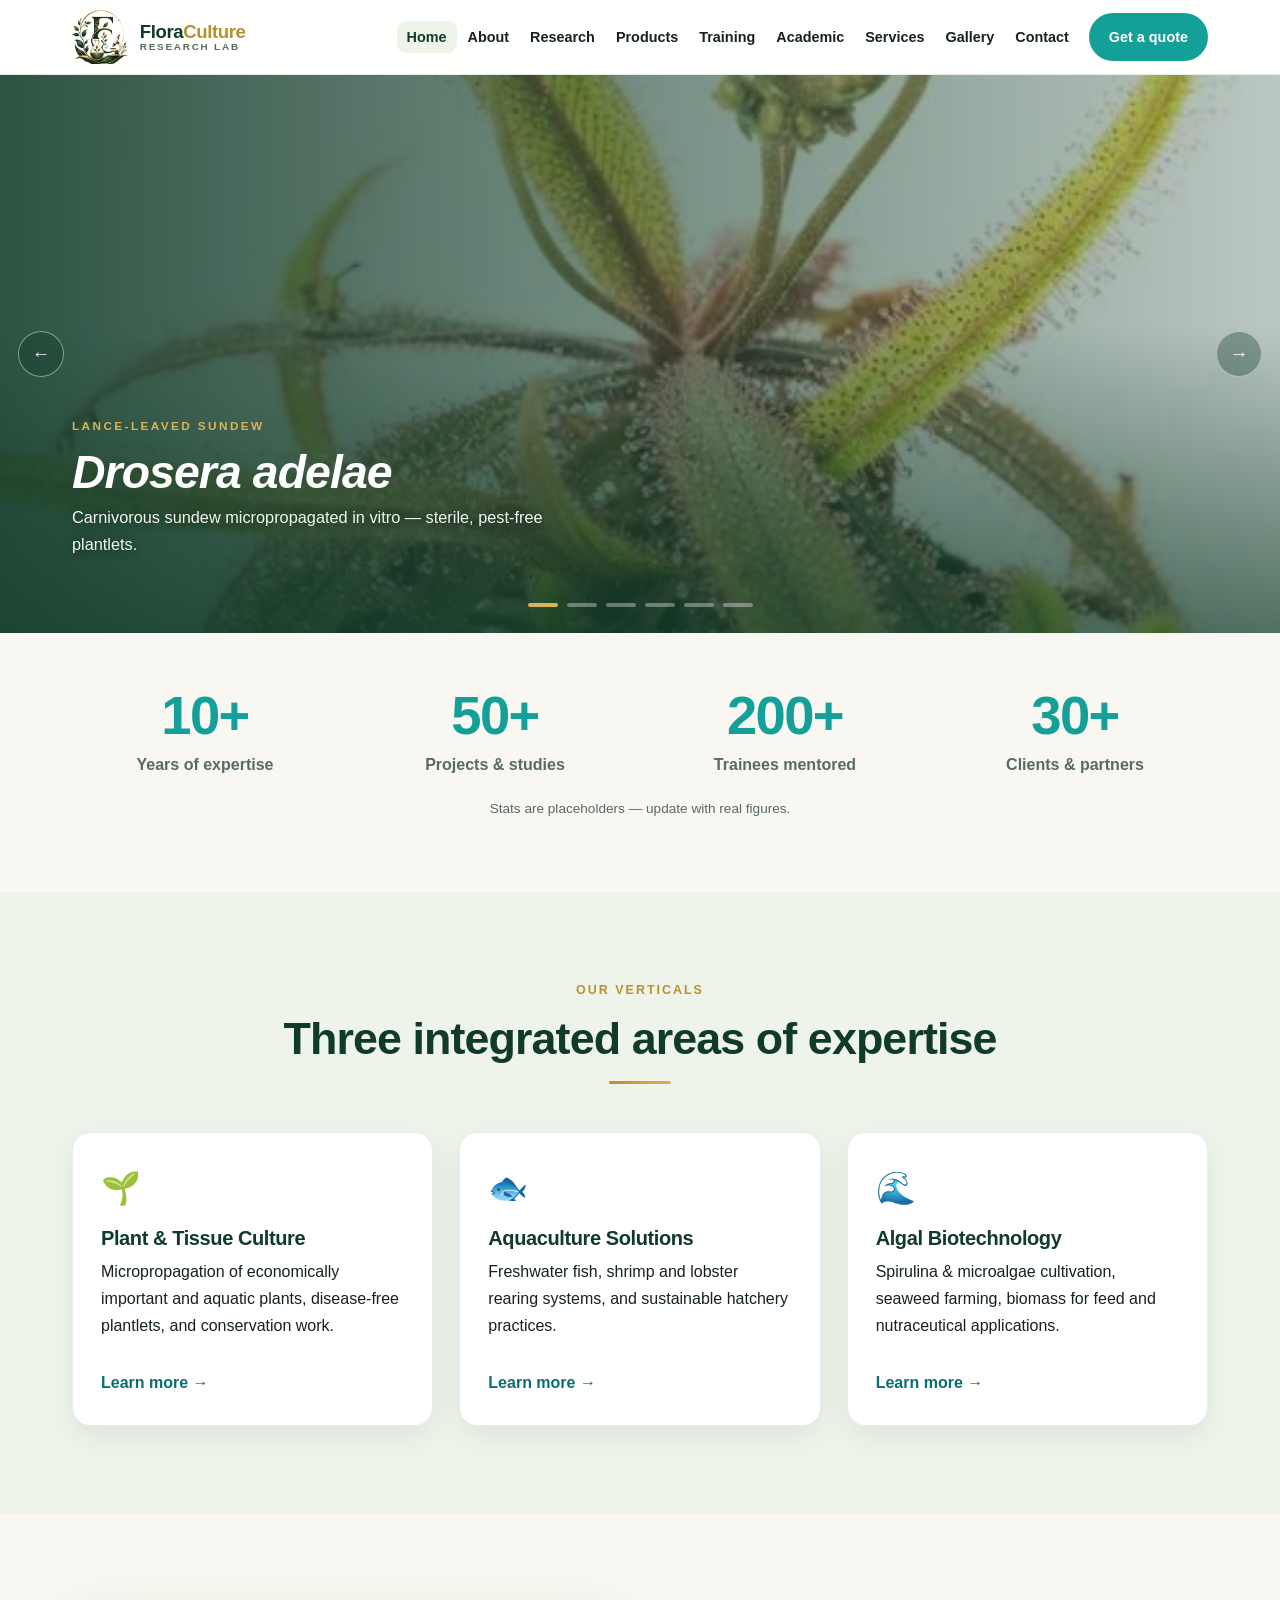
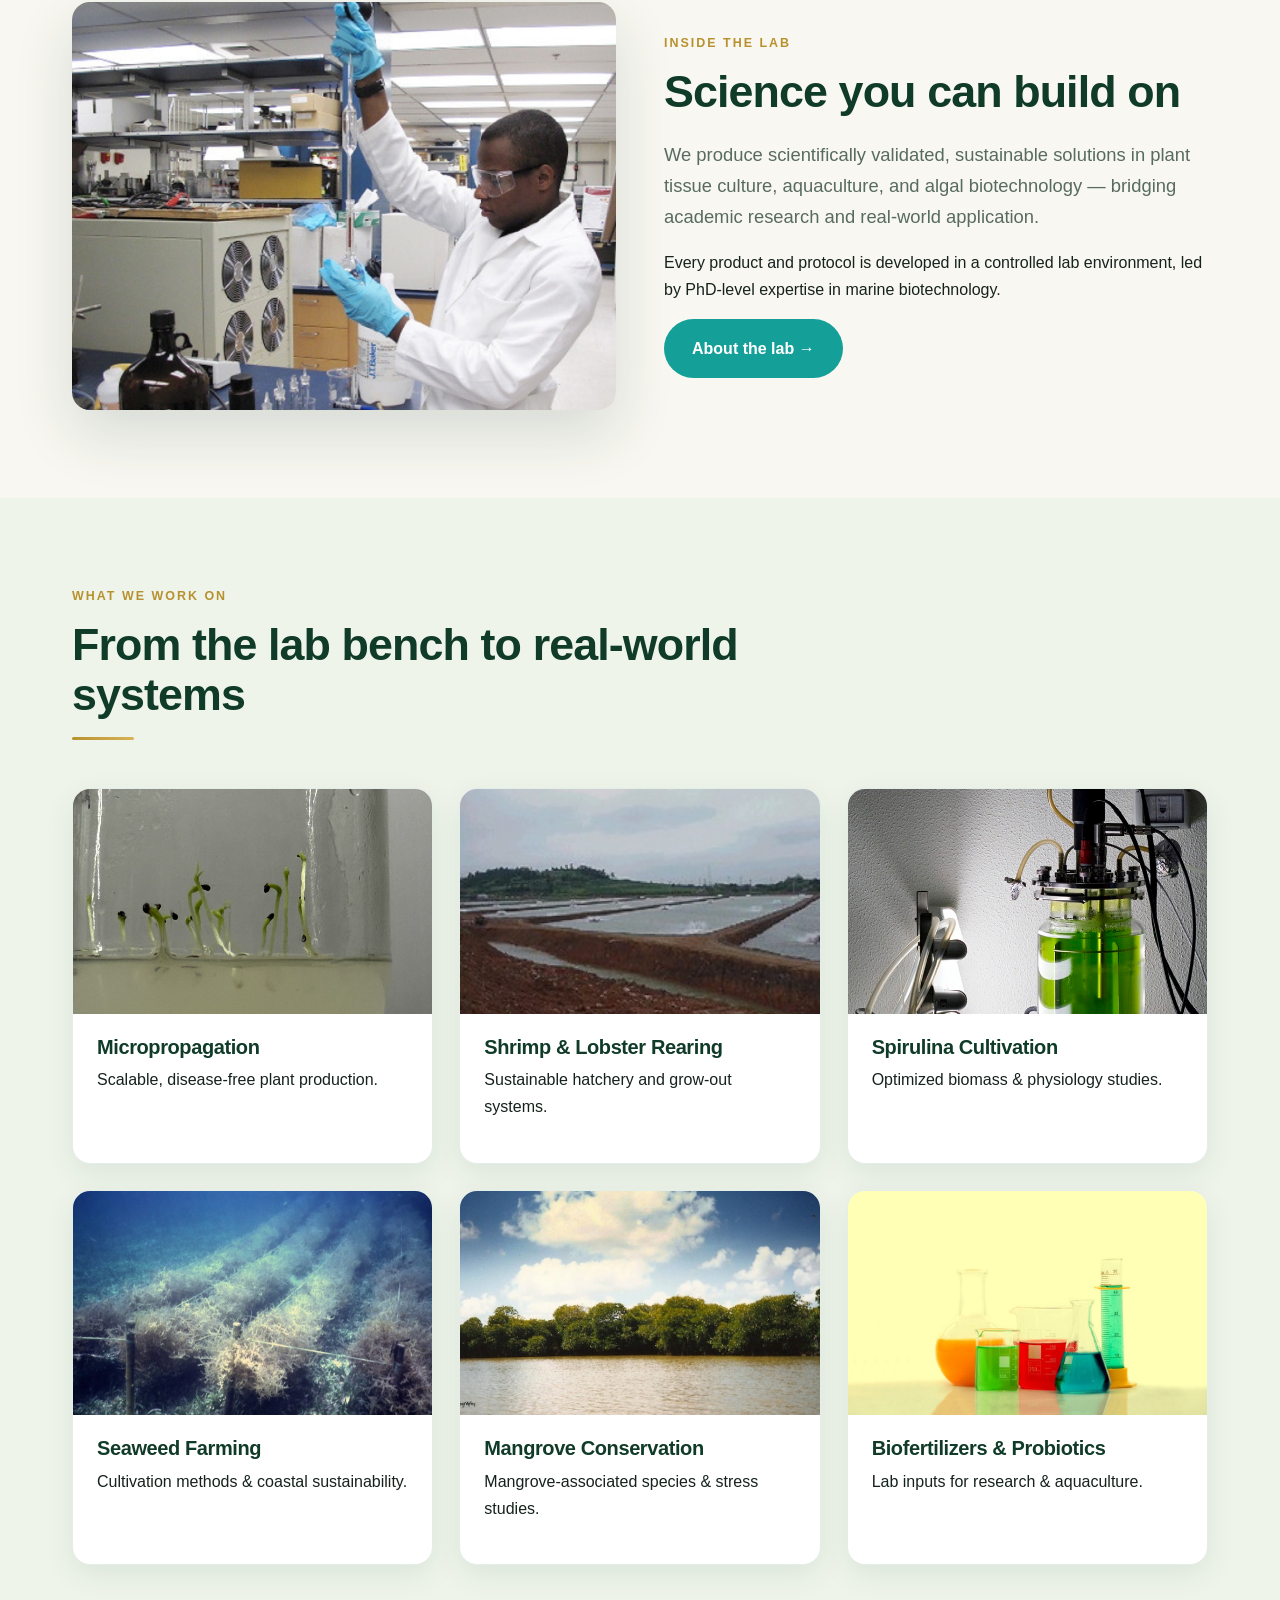
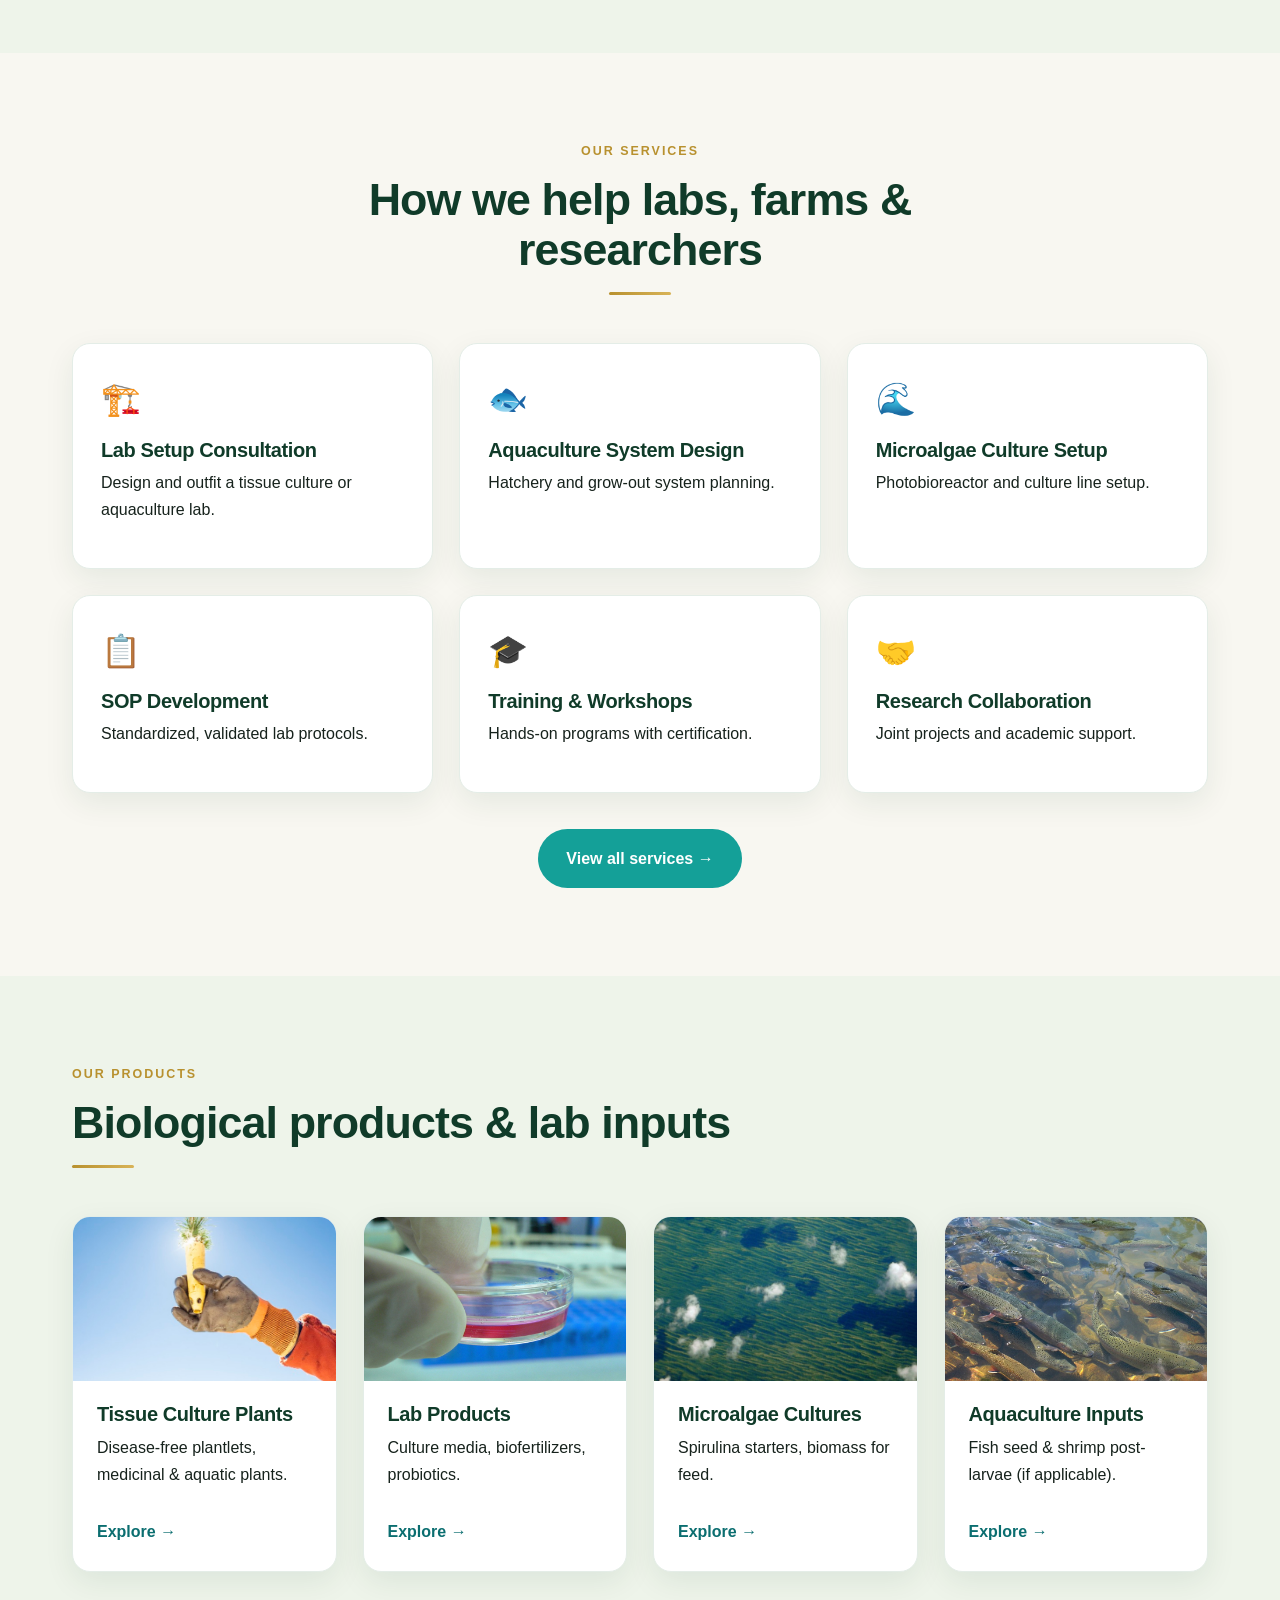
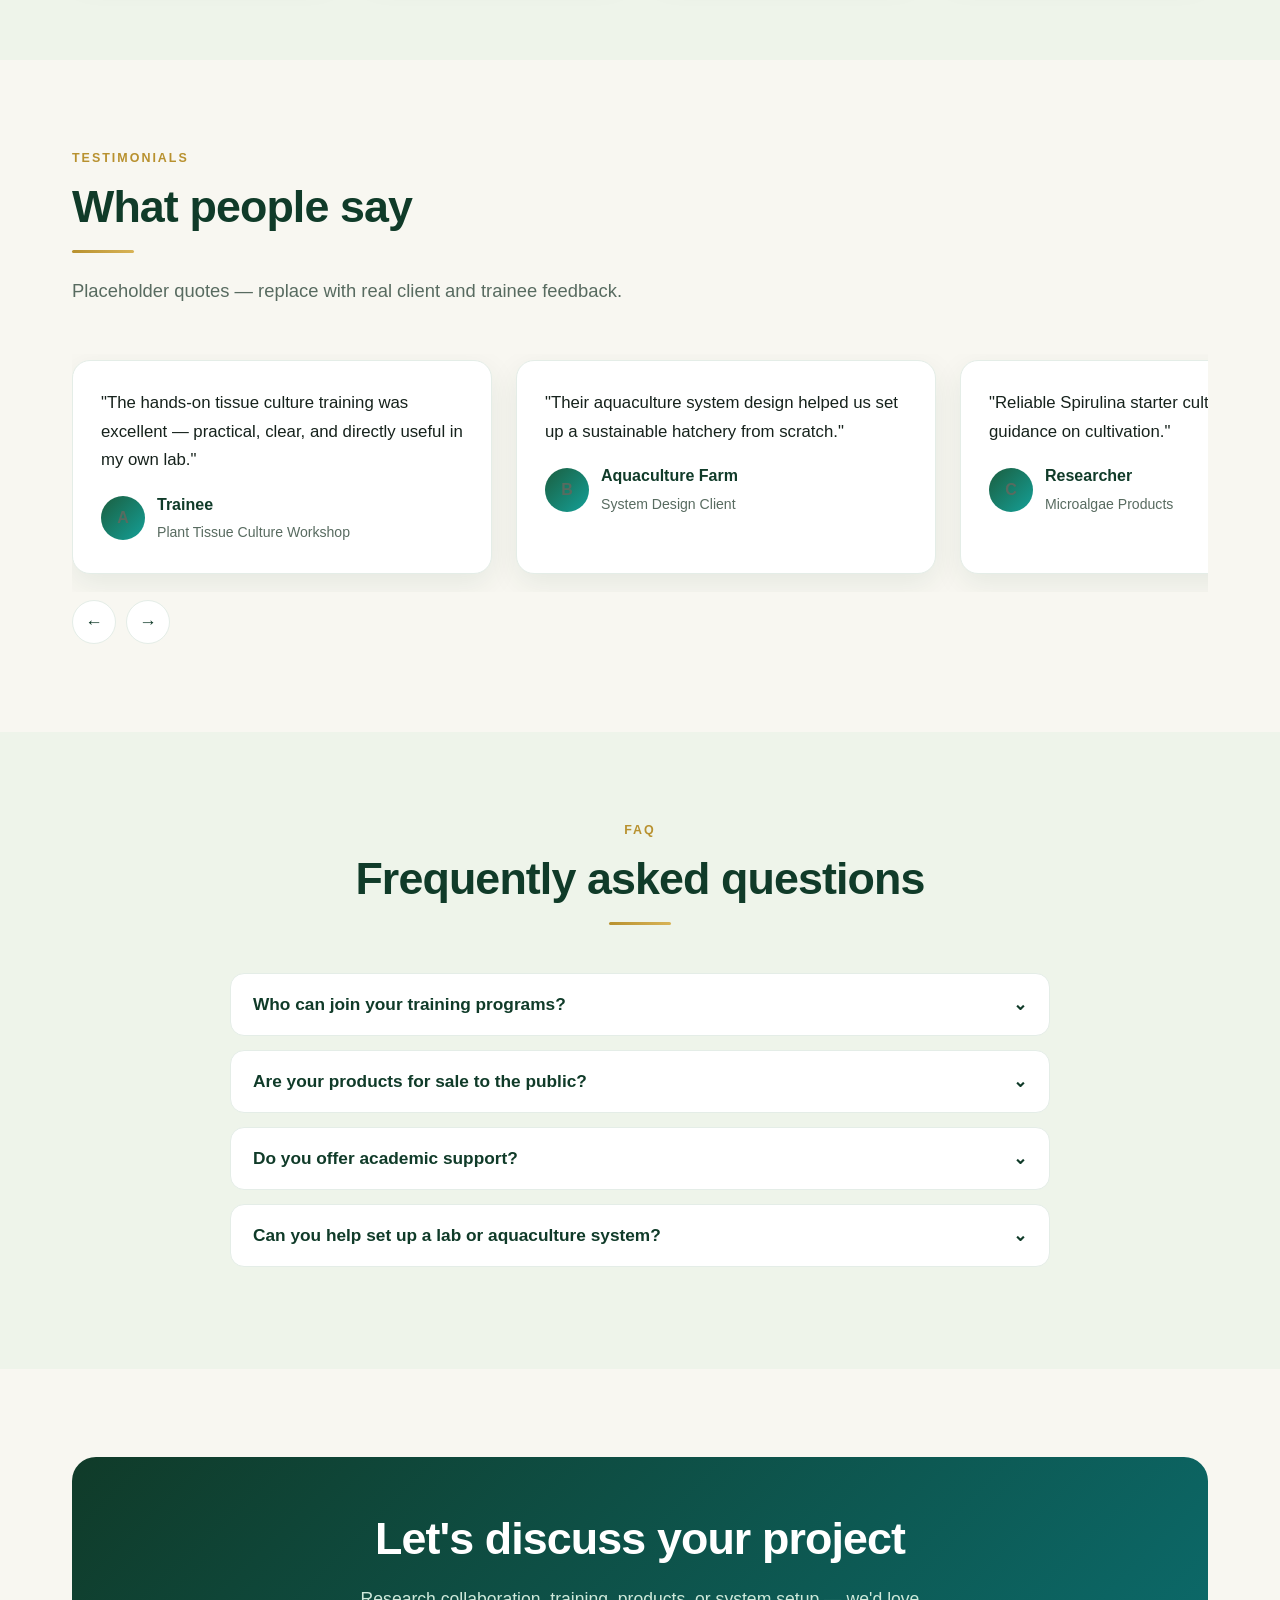
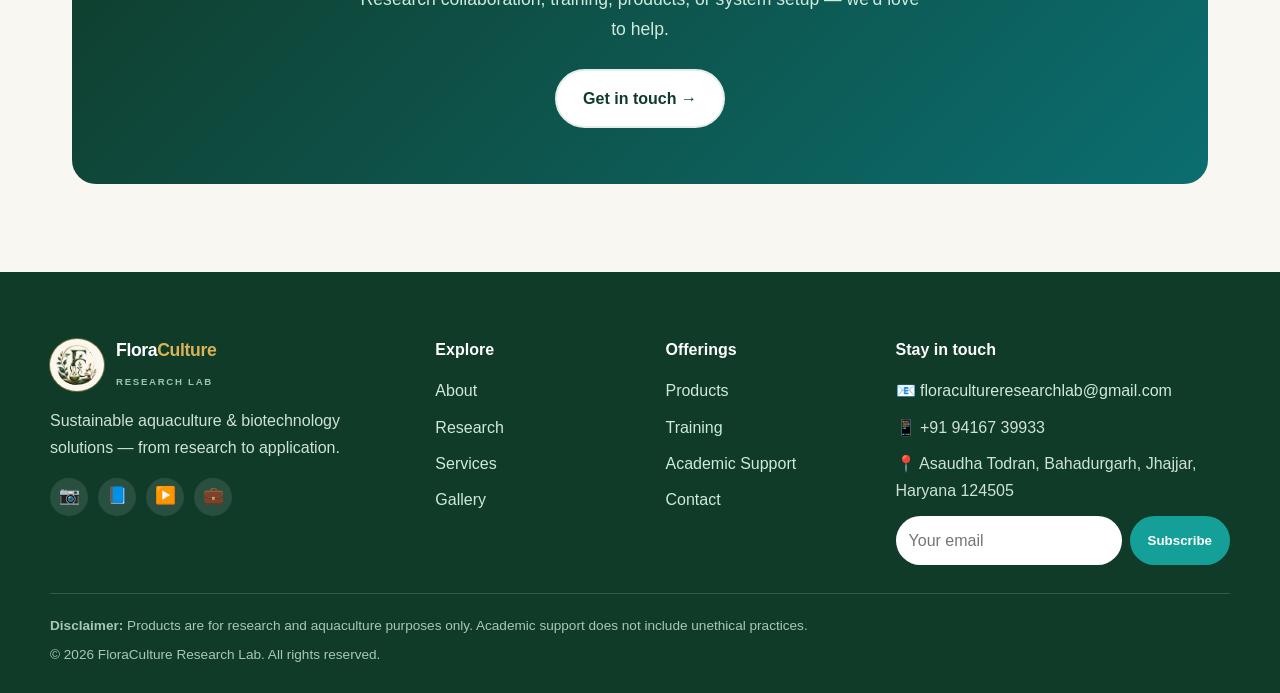
==== commit 61942bdc: "Udated micropropogation" ====
--- a/index.html
+++ b/index.html
@@ -171,7 +171,7 @@
           <h2>From the lab bench to real-world systems</h2>
         </div>
         <div class="grid cols-3">
-          <div class="card media-card lift"><img class="thumb" src="assets/img/show-1.jpg" alt="Plant tissue culture in vitro" loading="lazy" /><div class="body"><h3>Micropropagation</h3><p>Scalable, disease-free plant production.</p></div></div>
+          <div class="card media-card lift"><img class="thumb" src="assets/img/micropropagation.jpg" alt="Seedlings germinating on sterile culture medium in a glass vessel" loading="lazy" /><div class="body"><h3>Micropropagation</h3><p>Scalable, disease-free plant production.</p></div></div>
           <div class="card media-card lift"><img class="thumb" src="assets/img/show-2.jpg" alt="Shrimp aquaculture" loading="lazy" /><div class="body"><h3>Shrimp &amp; Lobster Rearing</h3><p>Sustainable hatchery and grow-out systems.</p></div></div>
           <div class="card media-card lift"><img class="thumb" src="assets/img/show-3.jpg" alt="Algae bioreactor" loading="lazy" /><div class="body"><h3>Spirulina Cultivation</h3><p>Optimized biomass &amp; physiology studies.</p></div></div>
           <div class="card media-card lift"><img class="thumb" src="assets/img/show-4.jpg" alt="Seaweed farming" loading="lazy" /><div class="body"><h3>Seaweed Farming</h3><p>Cultivation methods &amp; coastal sustainability.</p></div></div>
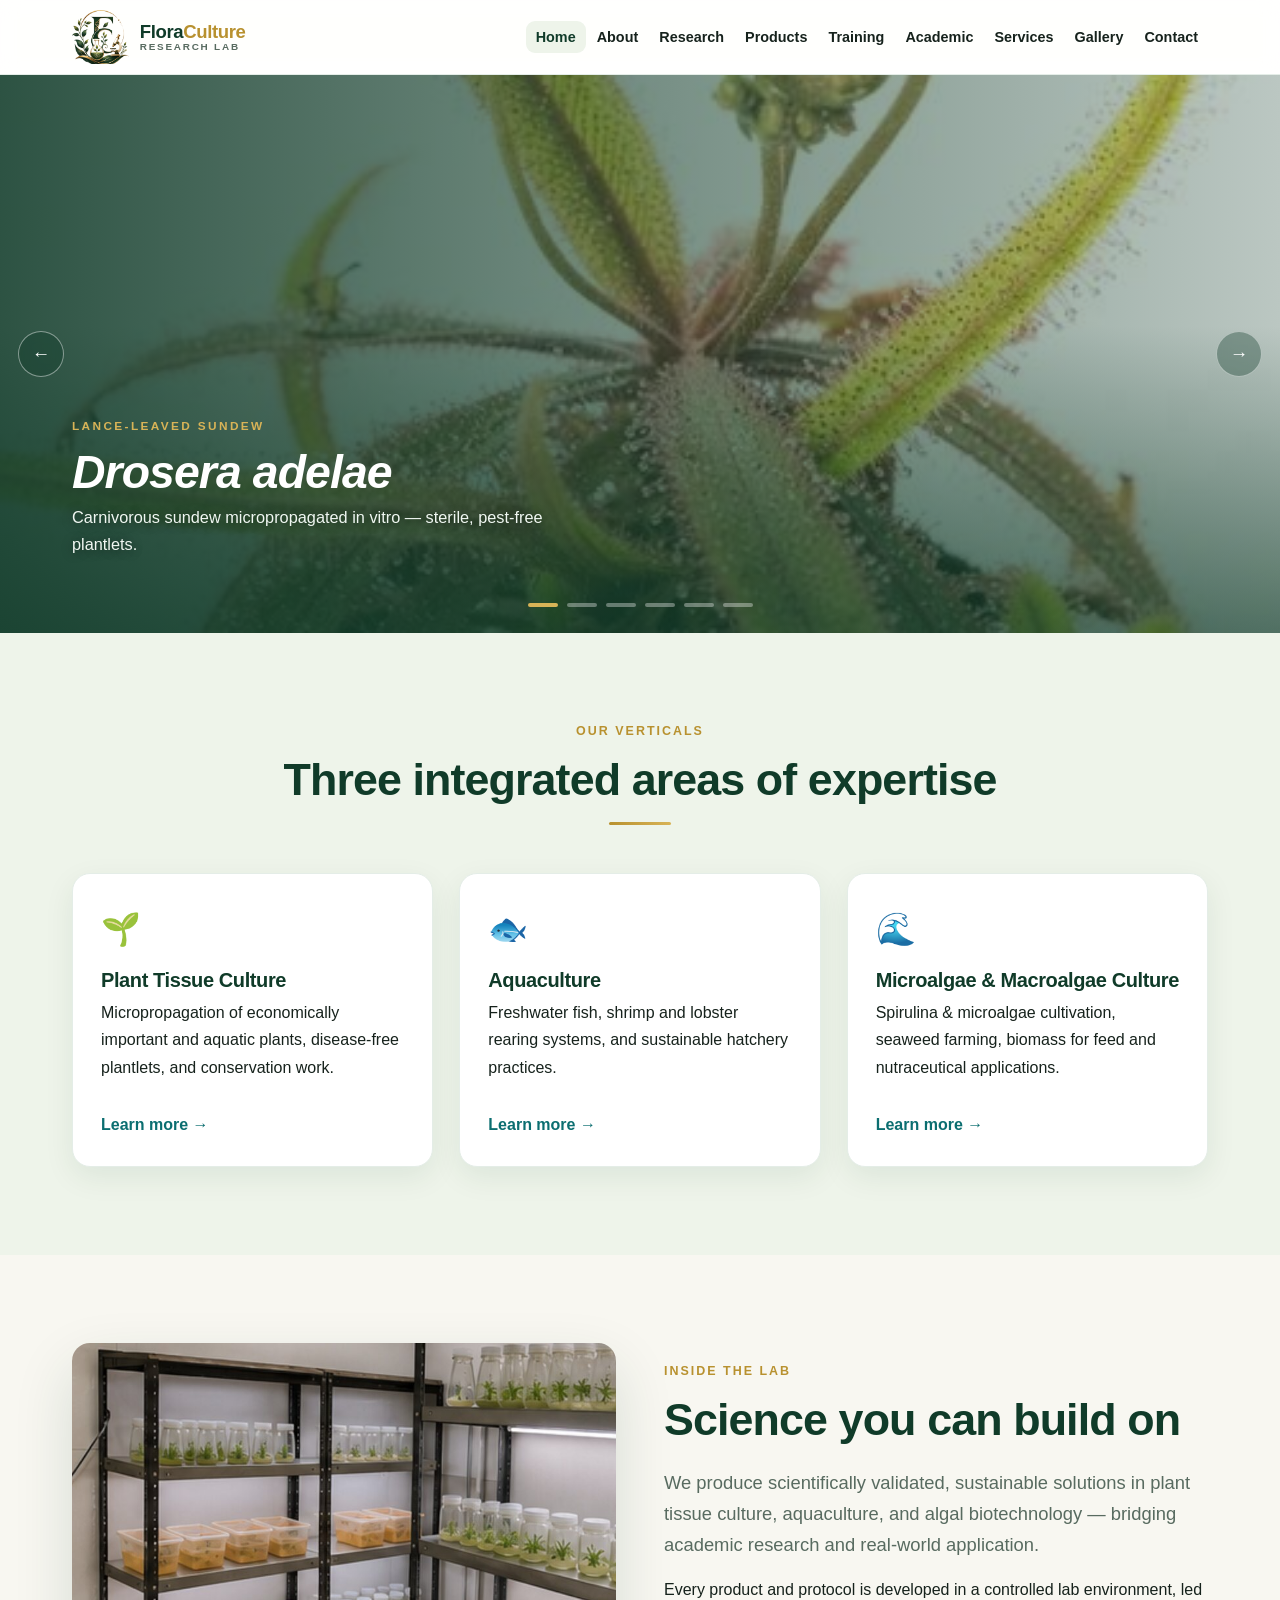
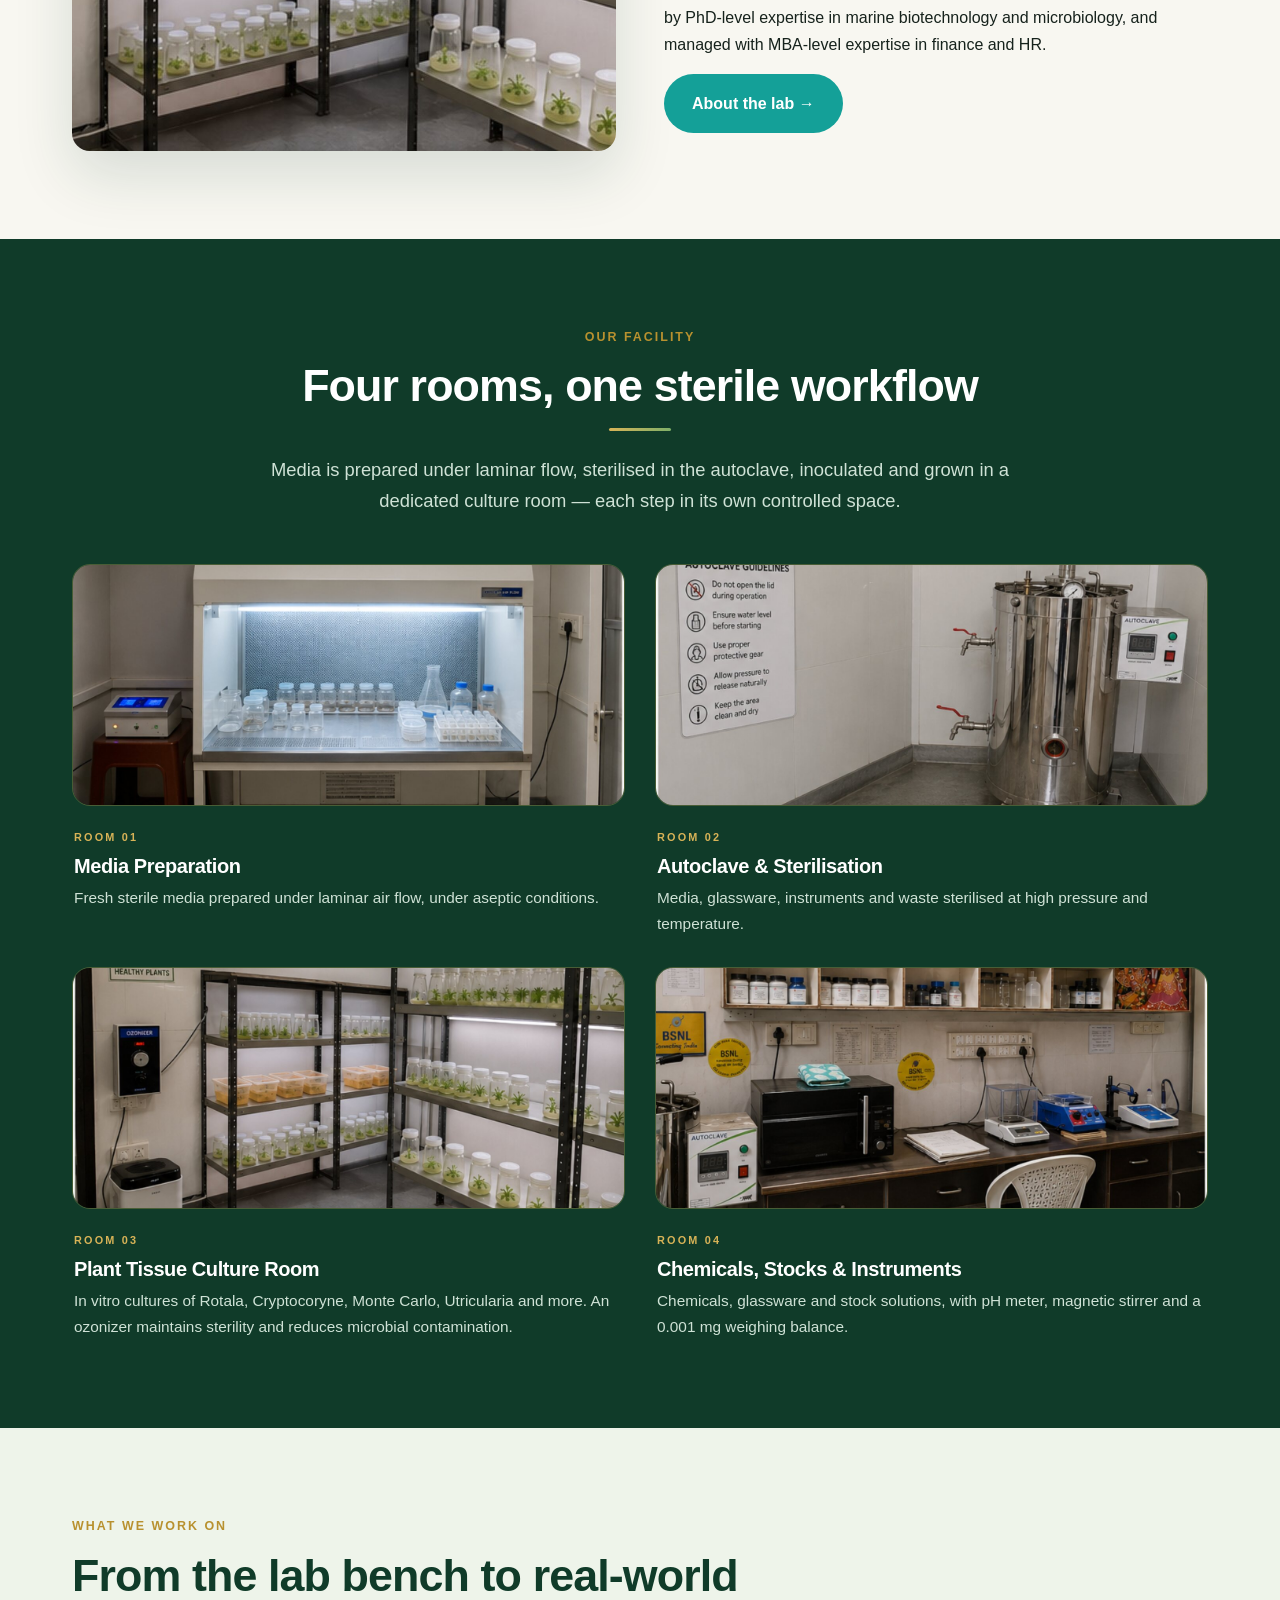
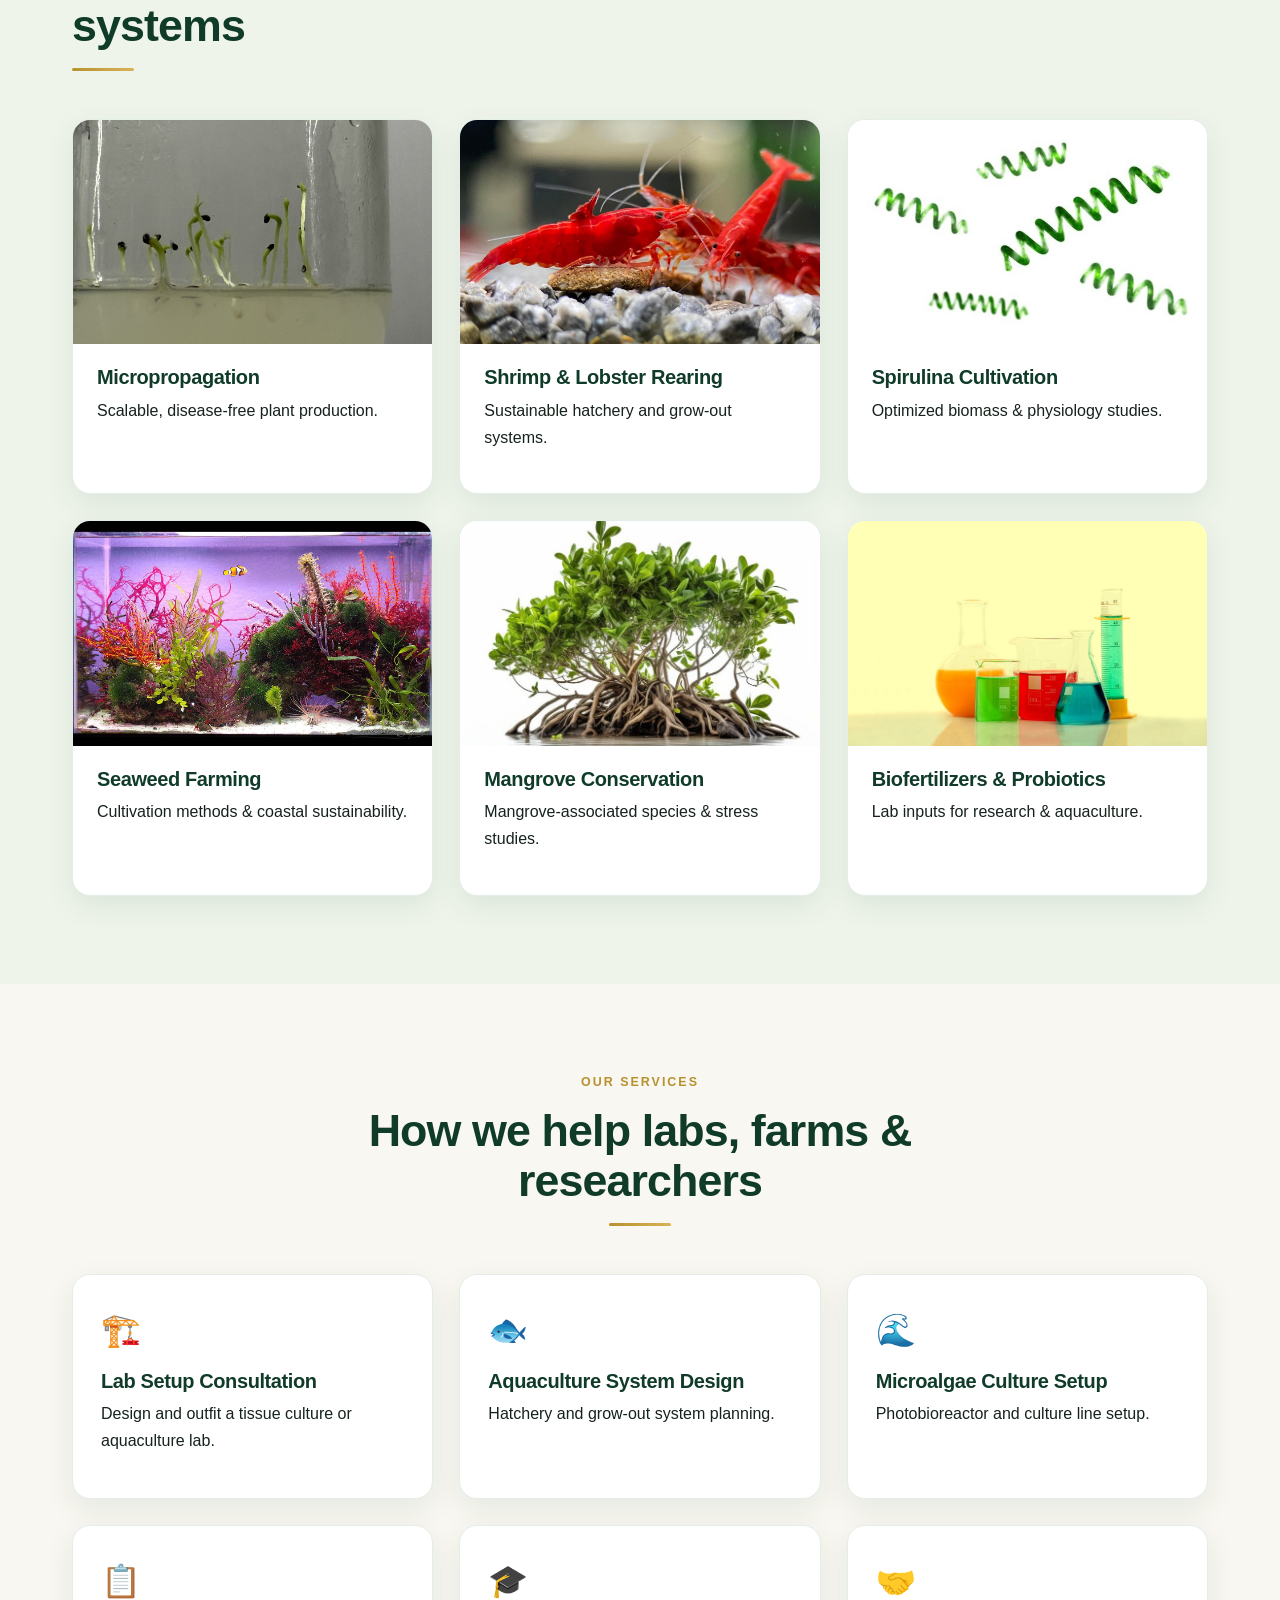
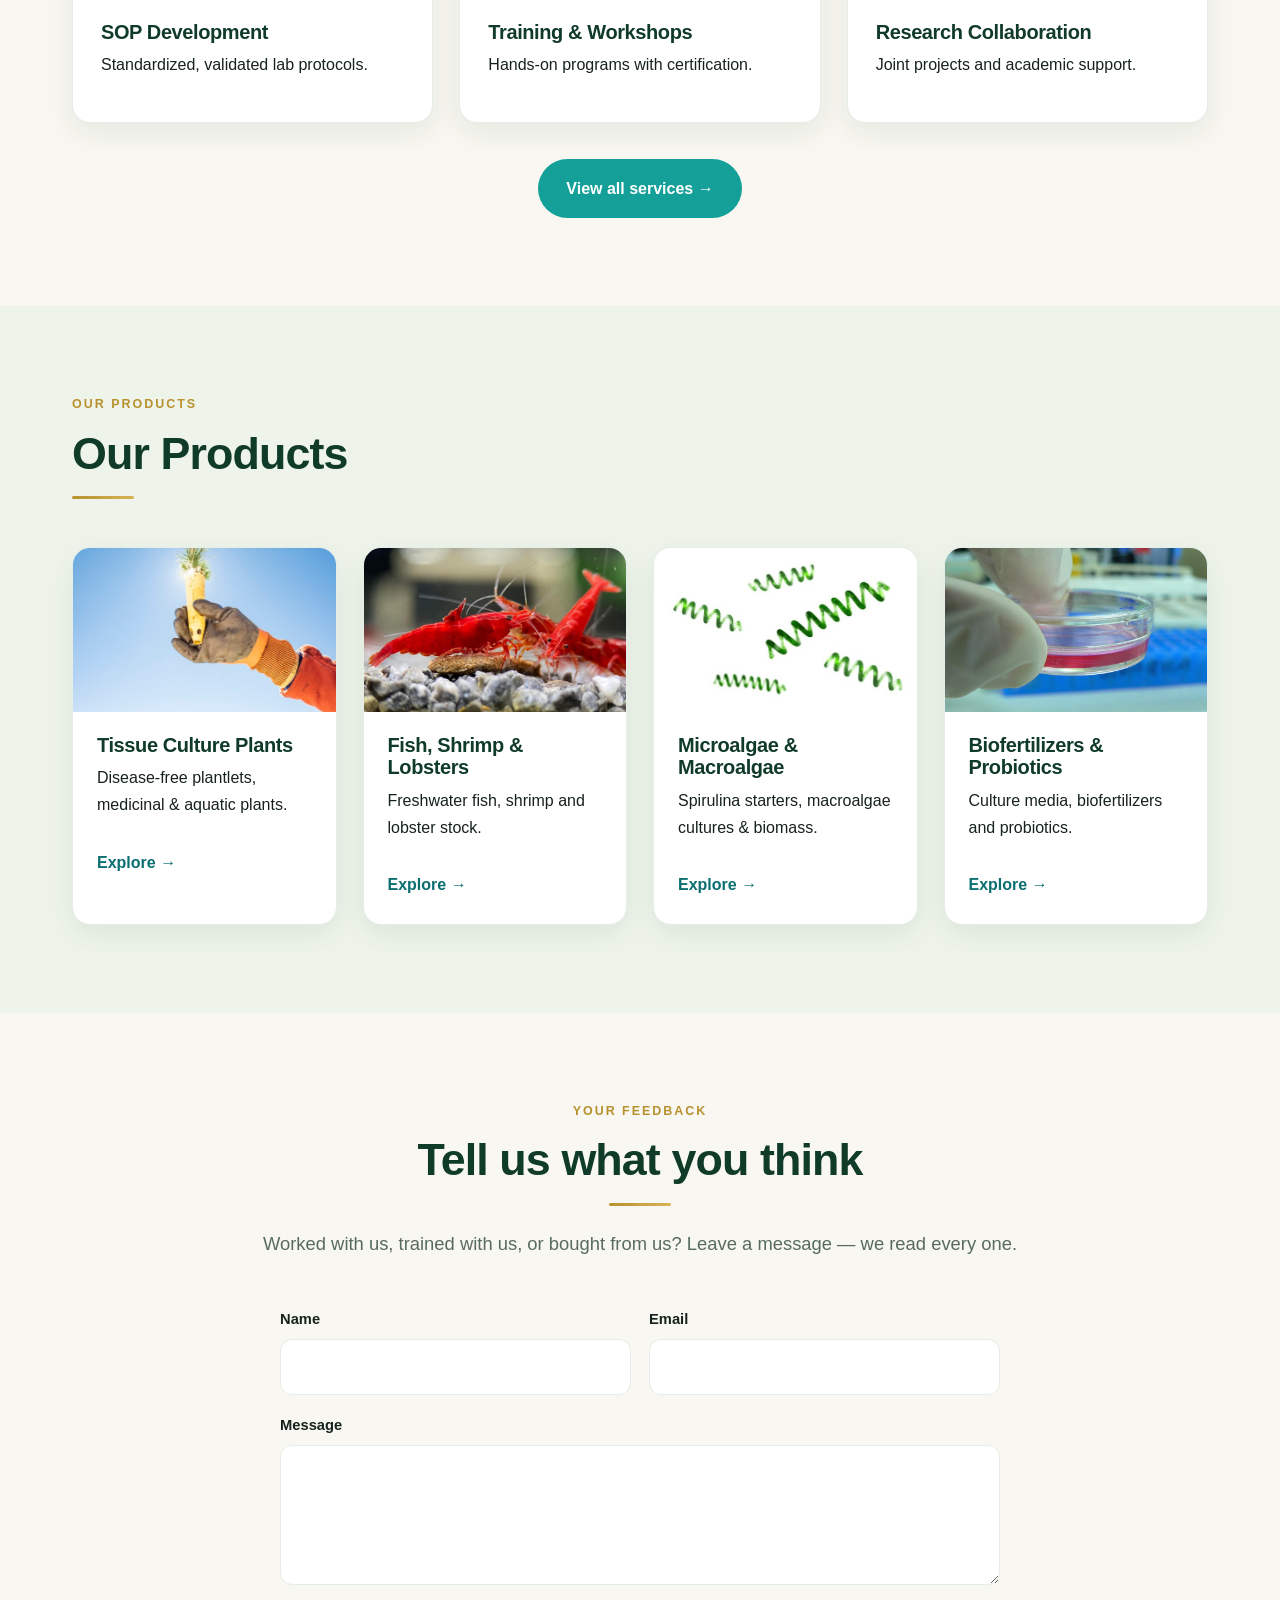
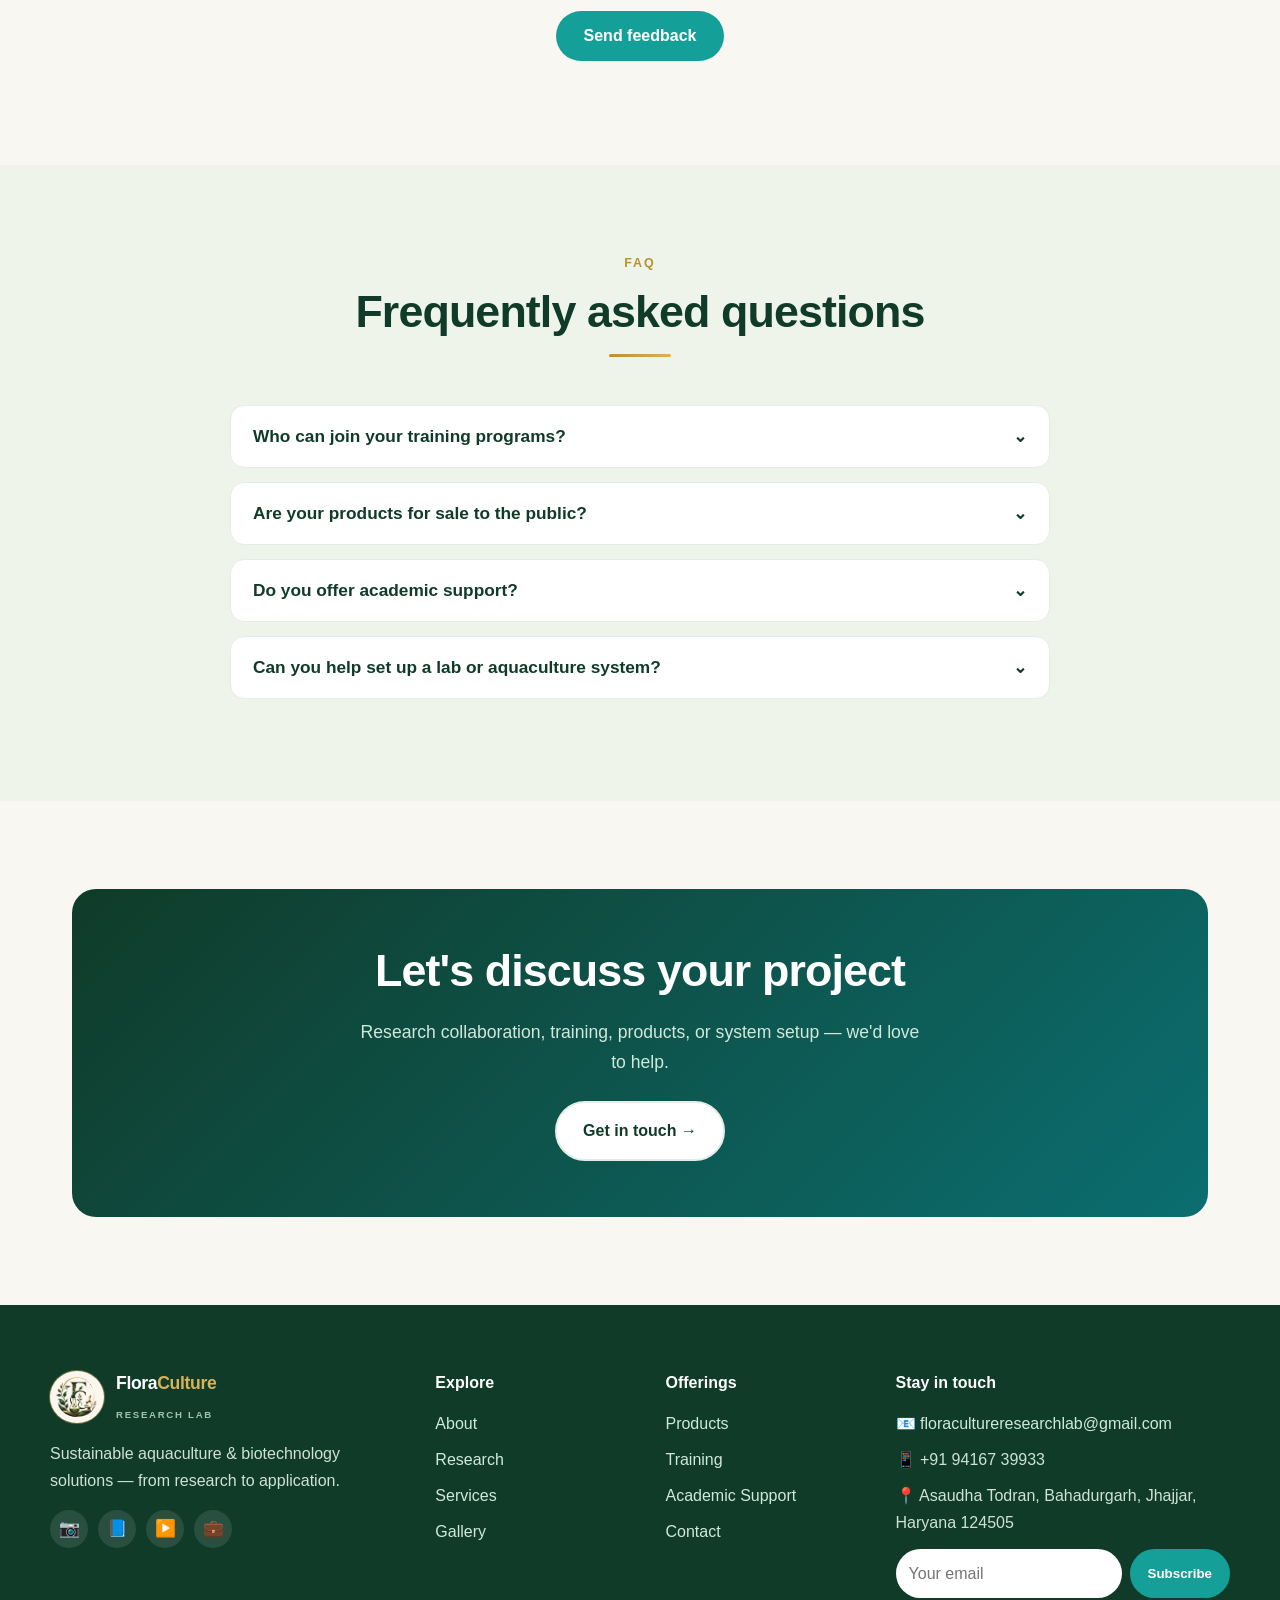
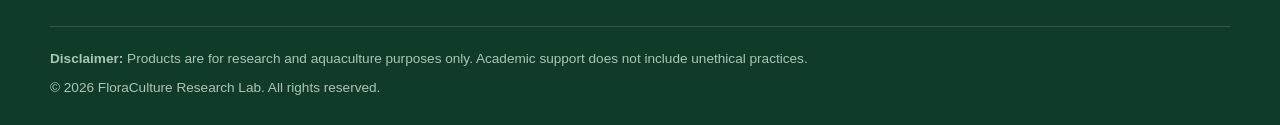
==== commit 7607d0e0: "Updated website with client provided image and content" ====
--- a/index.html
+++ b/index.html
@@ -7,7 +7,7 @@
   <meta name="description" content="Integrated Plant Production & Aquaculture Lab — sustainable solutions through plant tissue culture, aquaculture, and algal biotechnology. Research, training, and biological products." />
   <link rel="icon" href="assets/img/favicon-64.png" type="image/png" />
   <link rel="apple-touch-icon" href="assets/img/apple-touch-icon.png" />
-  <link rel="stylesheet" href="assets/css/styles.css?v=4" />
+  <link rel="stylesheet" href="assets/css/styles.css?v=6" />
 </head>
 <body>
   <a class="skip-link" href="#main">Skip to content</a>
@@ -33,7 +33,6 @@
           <li><a href="gallery.html">Gallery</a></li>
           <li><a href="contact.html">Contact</a></li>
         </ul>
-        <a class="btn nav-cta" href="contact.html?subject=Services%20inquiry">Get a quote</a>
         <button class="nav-toggle" aria-label="Toggle menu" aria-expanded="false" aria-controls="nav-links">☰</button>
       </div>
     </div>
@@ -104,19 +103,6 @@
       </div>
     </section>
 
-    <!-- Stats -->
-    <section class="section tight">
-      <div class="container">
-        <div class="stats">
-          <div class="stat"><div class="num" data-to="10" data-suffix="+">0</div><div class="label">Years of expertise</div></div>
-          <div class="stat"><div class="num" data-to="50" data-suffix="+">0</div><div class="label">Projects &amp; studies</div></div>
-          <div class="stat"><div class="num" data-to="200" data-suffix="+">0</div><div class="label">Trainees mentored</div></div>
-          <div class="stat"><div class="num" data-to="30" data-suffix="+">0</div><div class="label">Clients &amp; partners</div></div>
-        </div>
-        <p class="center" style="color:var(--muted);font-size:.85rem;margin-top:18px">Stats are placeholders — update with real figures.</p>
-      </div>
-    </section>
-
     <!-- Verticals -->
     <section class="section alt">
       <div class="container">
@@ -127,19 +113,19 @@
         <div class="grid cols-3">
           <div class="card lift">
             <div class="ico">🌱</div>
-            <h3>Plant &amp; Tissue Culture</h3>
+            <h3>Plant Tissue Culture</h3>
             <p>Micropropagation of economically important and aquatic plants, disease-free plantlets, and conservation work.</p>
             <a class="arrow-link" href="research.html">Learn more →</a>
           </div>
           <div class="card lift">
             <div class="ico">🐟</div>
-            <h3>Aquaculture Solutions</h3>
+            <h3>Aquaculture</h3>
             <p>Freshwater fish, shrimp and lobster rearing systems, and sustainable hatchery practices.</p>
             <a class="arrow-link" href="research.html">Learn more →</a>
           </div>
           <div class="card lift">
             <div class="ico">🌊</div>
-            <h3>Algal Biotechnology</h3>
+            <h3>Microalgae &amp; Macroalgae Culture</h3>
             <p>Spirulina &amp; microalgae cultivation, seaweed farming, biomass for feed and nutraceutical applications.</p>
             <a class="arrow-link" href="research.html">Learn more →</a>
           </div>
@@ -151,14 +137,62 @@
     <section class="section">
       <div class="container">
         <div class="split">
-          <img src="assets/img/lab.jpg" alt="Researcher working in the laboratory" loading="lazy" />
+          <img src="assets/img/lab-culture-room.jpg" alt="Plant tissue culture grow room with shelves of in vitro cultures" loading="lazy" />
           <div>
             <p class="eyebrow">Inside the Lab</p>
             <h2>Science you can build on</h2>
             <p class="lead">We produce scientifically validated, sustainable solutions in plant tissue culture, aquaculture, and algal biotechnology — bridging academic research and real-world application.</p>
-            <p>Every product and protocol is developed in a controlled lab environment, led by PhD-level expertise in marine biotechnology.</p>
+            <p>Every product and protocol is developed in a controlled lab environment, led by PhD-level expertise in marine biotechnology and microbiology, and managed with MBA-level expertise in finance and HR.</p>
             <div class="btn-row"><a class="btn" href="about.html">About the lab →</a></div>
           </div>
+        </div>
+      </div>
+    </section>
+
+    <!-- Facility tour -->
+    <section class="section dark">
+      <div class="container">
+        <div class="section-head center">
+          <p class="eyebrow">Our Facility</p>
+          <h2>Four rooms, one sterile workflow</h2>
+          <p class="lead" style="margin-top:14px">Media is prepared under laminar flow, sterilised in the autoclave, inoculated and grown
+            in a dedicated culture room — each step in its own controlled space.</p>
+        </div>
+        <div class="facility-grid">
+          <figure class="facility">
+            <img src="assets/img/lab-media-prep.jpg" alt="Laminar air flow cabinet with prepared media bottles" loading="lazy" />
+            <figcaption>
+              <span class="step">Room 01</span>
+              <h3>Media Preparation</h3>
+              <p>Fresh sterile media prepared under laminar air flow, under aseptic conditions.</p>
+            </figcaption>
+          </figure>
+          <figure class="facility">
+            <img src="assets/img/lab-autoclave-room.jpg" alt="Vertical autoclave unit with guidelines poster" loading="lazy" />
+            <figcaption>
+              <span class="step">Room 02</span>
+              <h3>Autoclave &amp; Sterilisation</h3>
+              <p>Media, glassware, instruments and waste sterilised at high pressure and temperature.</p>
+            </figcaption>
+          </figure>
+          <figure class="facility">
+            <img src="assets/img/lab-culture-room.jpg" alt="Grow room shelves filled with in vitro plant cultures" loading="lazy" />
+            <figcaption>
+              <span class="step">Room 03</span>
+              <h3>Plant Tissue Culture Room</h3>
+              <p>In vitro cultures of Rotala, Cryptocoryne, Monte Carlo, Utricularia and more. An ozonizer
+                maintains sterility and reduces microbial contamination.</p>
+            </figcaption>
+          </figure>
+          <figure class="facility">
+            <img src="assets/img/lab-chemicals-room.jpg" alt="Instrument bench with weighing balance, magnetic stirrer and chemical storage" loading="lazy" />
+            <figcaption>
+              <span class="step">Room 04</span>
+              <h3>Chemicals, Stocks &amp; Instruments</h3>
+              <p>Chemicals, glassware and stock solutions, with pH meter, magnetic stirrer and a
+                0.001 mg weighing balance.</p>
+            </figcaption>
+          </figure>
         </div>
       </div>
     </section>
@@ -172,10 +206,10 @@
         </div>
         <div class="grid cols-3">
           <div class="card media-card lift"><img class="thumb" src="assets/img/micropropagation.jpg" alt="Seedlings germinating on sterile culture medium in a glass vessel" loading="lazy" /><div class="body"><h3>Micropropagation</h3><p>Scalable, disease-free plant production.</p></div></div>
-          <div class="card media-card lift"><img class="thumb" src="assets/img/show-2.jpg" alt="Shrimp aquaculture" loading="lazy" /><div class="body"><h3>Shrimp &amp; Lobster Rearing</h3><p>Sustainable hatchery and grow-out systems.</p></div></div>
-          <div class="card media-card lift"><img class="thumb" src="assets/img/show-3.jpg" alt="Algae bioreactor" loading="lazy" /><div class="body"><h3>Spirulina Cultivation</h3><p>Optimized biomass &amp; physiology studies.</p></div></div>
-          <div class="card media-card lift"><img class="thumb" src="assets/img/show-4.jpg" alt="Seaweed farming" loading="lazy" /><div class="body"><h3>Seaweed Farming</h3><p>Cultivation methods &amp; coastal sustainability.</p></div></div>
-          <div class="card media-card lift"><img class="thumb" src="assets/img/show-5.jpg" alt="Mangrove ecosystem" loading="lazy" /><div class="body"><h3>Mangrove Conservation</h3><p>Mangrove-associated species &amp; stress studies.</p></div></div>
+          <div class="card media-card lift"><img class="thumb" src="assets/img/show-shrimp.jpg" alt="Red cherry shrimp in a planted aquarium system" loading="lazy" /><div class="body"><h3>Shrimp &amp; Lobster Rearing</h3><p>Sustainable hatchery and grow-out systems.</p></div></div>
+          <div class="card media-card lift"><img class="thumb" src="assets/img/show-spirulina.jpg" alt="Spirulina filaments under magnification" loading="lazy" /><div class="body"><h3>Spirulina Cultivation</h3><p>Optimized biomass &amp; physiology studies.</p></div></div>
+          <div class="card media-card lift"><img class="thumb" src="assets/img/show-seaweed.jpg" alt="Marine macroalgae cultivated in a reef tank" loading="lazy" /><div class="body"><h3>Seaweed Farming</h3><p>Cultivation methods &amp; coastal sustainability.</p></div></div>
+          <div class="card media-card lift"><img class="thumb" src="assets/img/show-mangrove.jpg" alt="Mangrove with aerial root system in shallow water" loading="lazy" /><div class="body"><h3>Mangrove Conservation</h3><p>Mangrove-associated species &amp; stress studies.</p></div></div>
           <div class="card media-card lift"><img class="thumb" src="assets/img/show-6.jpg" alt="Laboratory reagents" loading="lazy" /><div class="body"><h3>Biofertilizers &amp; Probiotics</h3><p>Lab inputs for research &amp; aquaculture.</p></div></div>
         </div>
       </div>
@@ -205,34 +239,44 @@
       <div class="container">
         <div class="section-head">
           <p class="eyebrow">Our Products</p>
-          <h2>Biological products &amp; lab inputs</h2>
+          <h2>Our Products</h2>
         </div>
         <div class="grid cols-4">
           <div class="card media-card lift"><img class="thumb" src="assets/img/prod-1.jpg" alt="Plant seedling" loading="lazy" /><div class="body"><h3>Tissue Culture Plants</h3><p>Disease-free plantlets, medicinal &amp; aquatic plants.</p><a class="arrow-link" href="products.html">Explore →</a></div></div>
-          <div class="card media-card lift"><img class="thumb" src="assets/img/prod-2.jpg" alt="Petri dish culture" loading="lazy" /><div class="body"><h3>Lab Products</h3><p>Culture media, biofertilizers, probiotics.</p><a class="arrow-link" href="products.html">Explore →</a></div></div>
-          <div class="card media-card lift"><img class="thumb" src="assets/img/prod-3.jpg" alt="Microalgae culture" loading="lazy" /><div class="body"><h3>Microalgae Cultures</h3><p>Spirulina starters, biomass for feed.</p><a class="arrow-link" href="products.html">Explore →</a></div></div>
-          <div class="card media-card lift"><img class="thumb" src="assets/img/prod-4.jpg" alt="Fish hatchery" loading="lazy" /><div class="body"><h3>Aquaculture Inputs</h3><p>Fish seed &amp; shrimp post-larvae (if applicable).</p><a class="arrow-link" href="products.html">Explore →</a></div></div>
-        </div>
-      </div>
-    </section>
-
-    <!-- Testimonials -->
+          <div class="card media-card lift"><img class="thumb" src="assets/img/show-shrimp.jpg" alt="Red cherry shrimp" loading="lazy" /><div class="body"><h3>Fish, Shrimp &amp; Lobsters</h3><p>Freshwater fish, shrimp and lobster stock.</p><a class="arrow-link" href="products.html">Explore →</a></div></div>
+          <div class="card media-card lift"><img class="thumb" src="assets/img/show-spirulina.jpg" alt="Spirulina filaments" loading="lazy" /><div class="body"><h3>Microalgae &amp; Macroalgae</h3><p>Spirulina starters, macroalgae cultures &amp; biomass.</p><a class="arrow-link" href="products.html">Explore →</a></div></div>
+          <div class="card media-card lift"><img class="thumb" src="assets/img/prod-2.jpg" alt="Petri dish culture" loading="lazy" /><div class="body"><h3>Biofertilizers &amp; Probiotics</h3><p>Culture media, biofertilizers and probiotics.</p><a class="arrow-link" href="products.html">Explore →</a></div></div>
+        </div>
+      </div>
+    </section>
+
+    <!-- Feedback -->
     <section class="section">
       <div class="container">
-        <div class="section-head"><p class="eyebrow">Testimonials</p><h2>What people say</h2>
-          <p class="lead">Placeholder quotes — replace with real client and trainee feedback.</p></div>
-        <div class="carousel">
-          <div class="carousel-track">
-            <div class="quote"><p>"The hands-on tissue culture training was excellent — practical, clear, and directly useful in my own lab."</p><div class="who"><span class="avatar">A</span><div><b>Trainee</b><span>Plant Tissue Culture Workshop</span></div></div></div>
-            <div class="quote"><p>"Their aquaculture system design helped us set up a sustainable hatchery from scratch."</p><div class="who"><span class="avatar">B</span><div><b>Aquaculture Farm</b><span>System Design Client</span></div></div></div>
-            <div class="quote"><p>"Reliable Spirulina starter cultures and great guidance on cultivation."</p><div class="who"><span class="avatar">C</span><div><b>Researcher</b><span>Microalgae Products</span></div></div></div>
-            <div class="quote"><p>"Professional academic support for experimental design and scientific writing."</p><div class="who"><span class="avatar">D</span><div><b>PhD Student</b><span>Academic Support</span></div></div></div>
-          </div>
-          <div class="carousel-btns">
-            <button data-carousel-prev aria-label="Previous testimonials">←</button>
-            <button data-carousel-next aria-label="Next testimonials">→</button>
-          </div>
-        </div>
+        <div class="section-head center">
+          <p class="eyebrow">Your Feedback</p>
+          <h2>Tell us what you think</h2>
+          <p class="lead" style="margin-top:14px">Worked with us, trained with us, or bought from us? Leave a message — we read every one.</p>
+        </div>
+        <form id="feedback-form" class="feedback-form" action="REPLACE_ME" method="POST" novalidate>
+          <div class="form-row">
+            <div class="form-field">
+              <label for="fb-name">Name</label>
+              <input type="text" id="fb-name" name="name" required autocomplete="name" />
+            </div>
+            <div class="form-field">
+              <label for="fb-email">Email</label>
+              <input type="email" id="fb-email" name="email" required autocomplete="email" />
+            </div>
+          </div>
+          <div class="form-field">
+            <label for="fb-message">Message</label>
+            <textarea id="fb-message" name="message" required></textarea>
+          </div>
+          <input type="hidden" name="subject" value="Website feedback" />
+          <div class="btn-row"><button class="btn" type="submit">Send feedback</button></div>
+          <p class="form-msg" role="status" aria-live="polite"></p>
+        </form>
       </div>
     </section>
 
@@ -316,6 +360,6 @@
     </div>
   </footer>
 
-  <script src="assets/js/main.js?v=4"></script>
+  <script src="assets/js/main.js?v=6"></script>
 </body>
 </html>
--- a/assets/css/styles.css
+++ b/assets/css/styles.css
@@ -219,7 +219,7 @@
 .note.green { background: var(--accent-soft); border-color: var(--line); color: var(--green-dark); }
 
 /* ---------- Founders ---------- */
-.founders { display: grid; grid-template-columns: repeat(2, 1fr); gap: 24px; }
+.founders { display: grid; grid-template-columns: repeat(auto-fit, minmax(320px, 1fr)); gap: 24px; }
 @media (max-width: 600px) { .founders { grid-template-columns: 1fr; } }
 .founder { display: flex; gap: 18px; align-items: center; }
 .avatar { flex: 0 0 64px; width: 64px; height: 64px; border-radius: 50%;
@@ -384,3 +384,27 @@
   .hero-slider .slider-nav.next { right: 8px; }
 }
 @media (prefers-reduced-motion: reduce) { .hero-slider .slides { transition: none; } }
+
+/* ---------- Facility tour ---------- */
+.facility-grid { display: grid; grid-template-columns: 1fr 1fr; gap: 30px; }
+@media (max-width: 780px) { .facility-grid { grid-template-columns: 1fr; gap: 24px; } }
+.facility { margin: 0; }
+.facility img {
+  width: 100%; aspect-ratio: 16/7; object-fit: cover;
+  border-radius: var(--radius); border: 1px solid rgba(216,179,87,.28);
+}
+.facility figcaption { padding: 16px 2px 0; }
+.facility .step {
+  display: inline-block; font-size: .68rem; font-weight: 800; letter-spacing: .2em;
+  text-transform: uppercase; color: var(--gold-light); margin-bottom: 8px;
+}
+.facility h3 { margin: 0 0 8px; }
+.facility p { margin: 0; color: #cfe2d6; font-size: .96rem; }
+.section.dark .section-head .lead { color: #cfe2d6; }
+
+/* ---------- Feedback form (home) ---------- */
+.feedback-form { max-width: 720px; margin: 0 auto; }
+.feedback-form .form-row { display: grid; grid-template-columns: 1fr 1fr; gap: 18px; }
+@media (max-width: 600px) { .feedback-form .form-row { grid-template-columns: 1fr; gap: 0; } }
+.feedback-form .btn-row { justify-content: center; margin-top: 18px; }
+.form-msg { margin-top: 12px; font-weight: 600; text-align: center; }
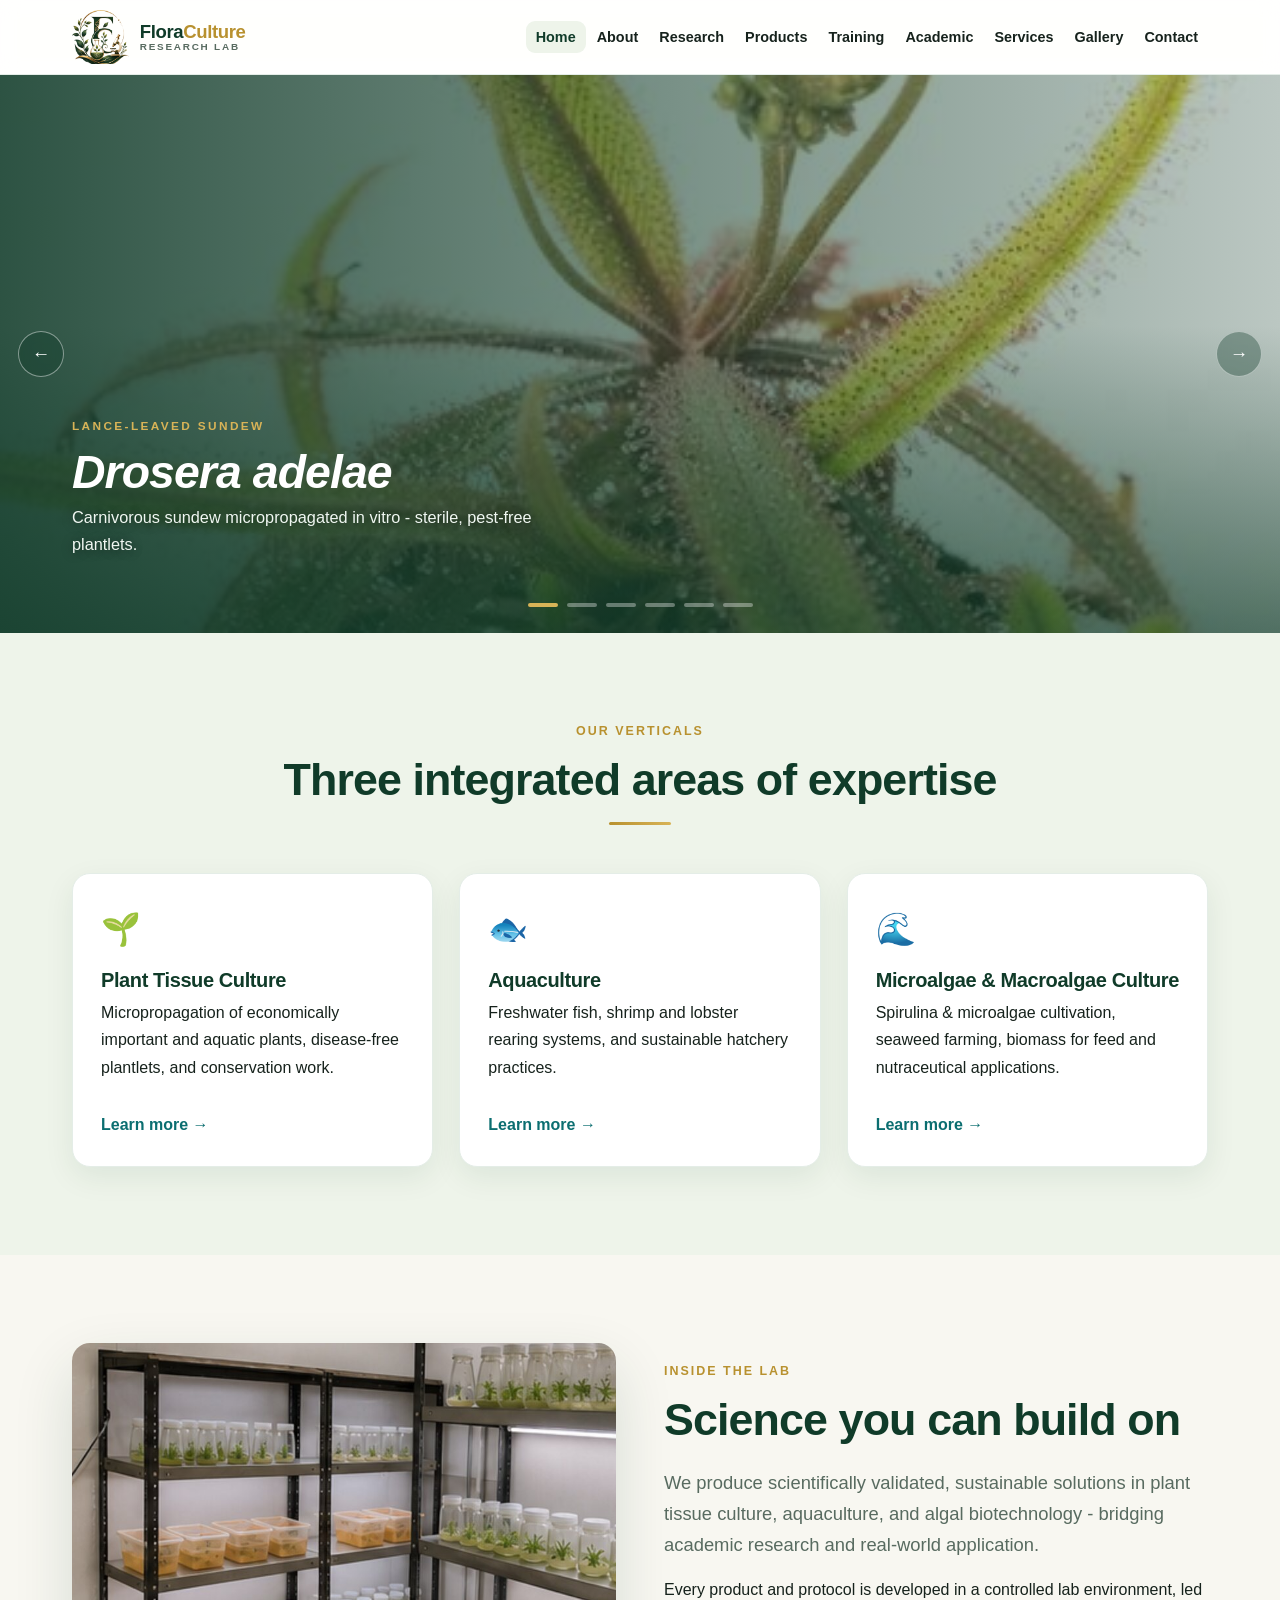
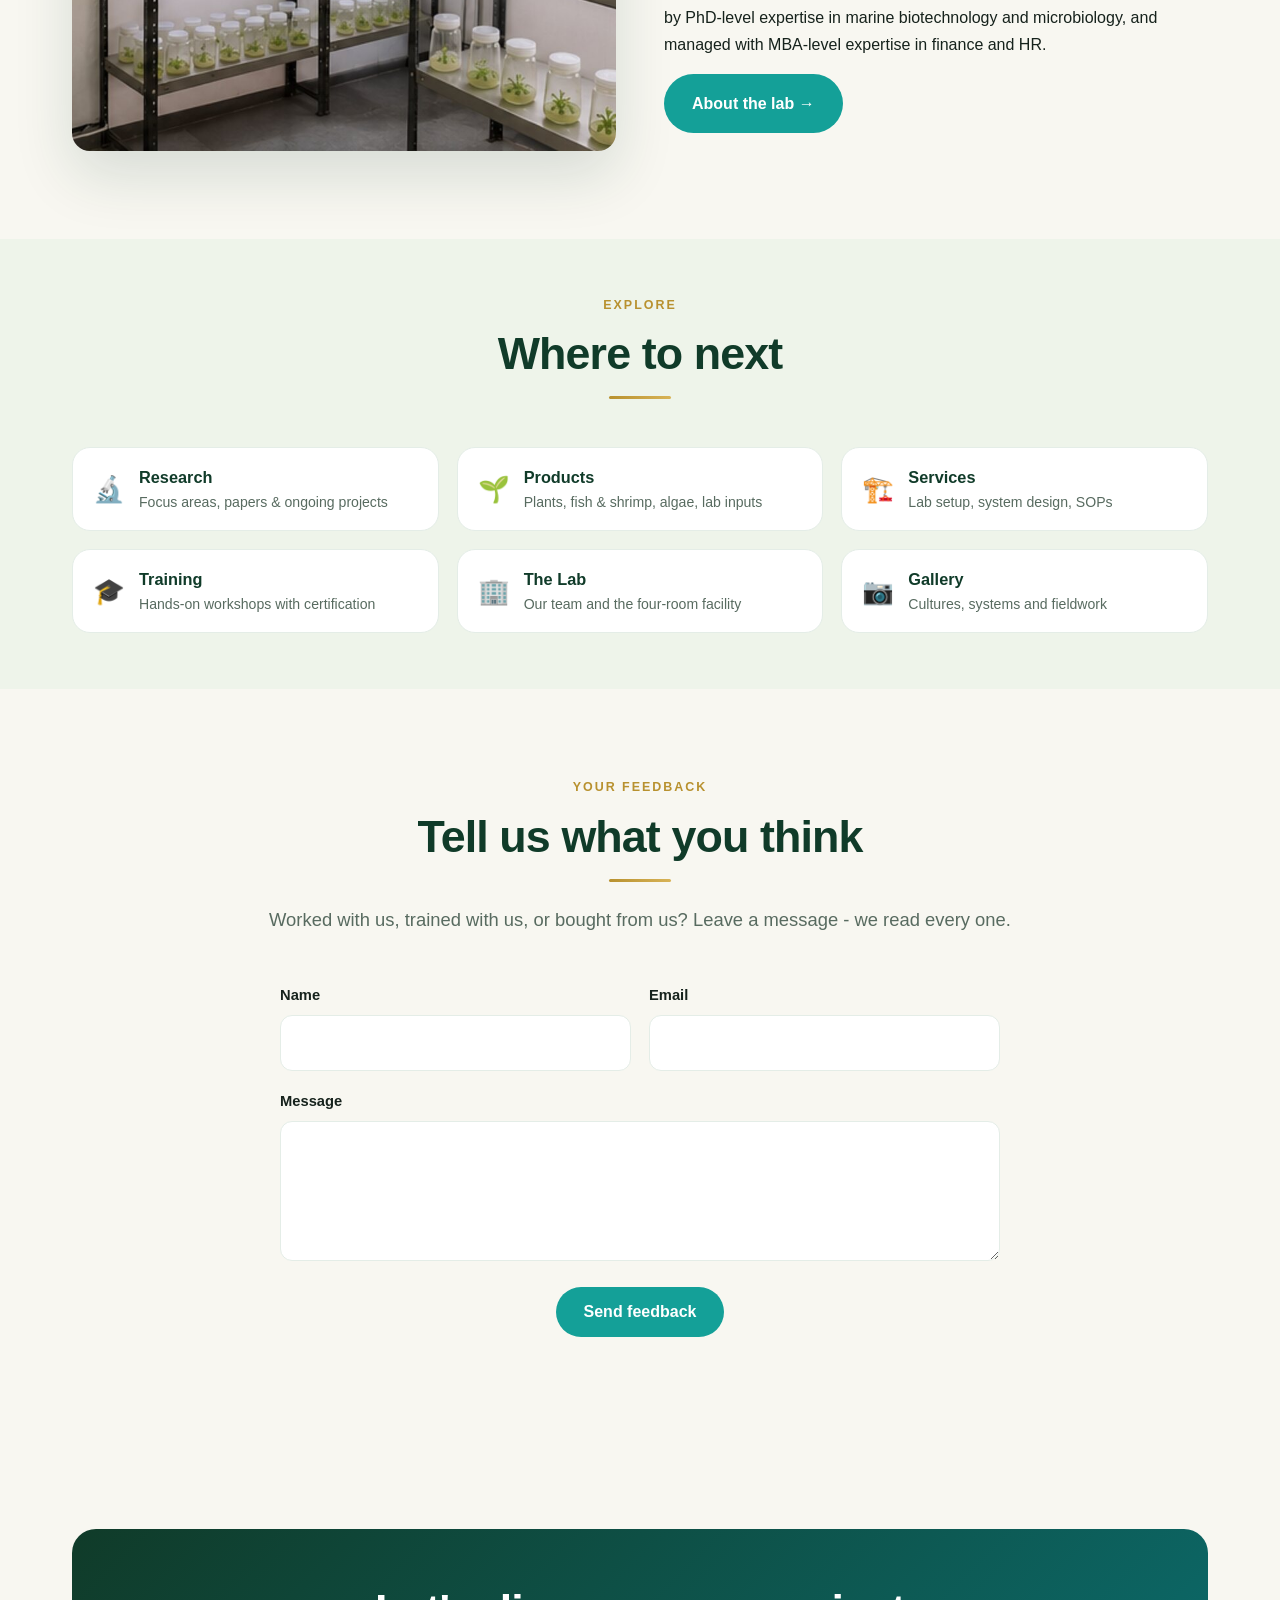
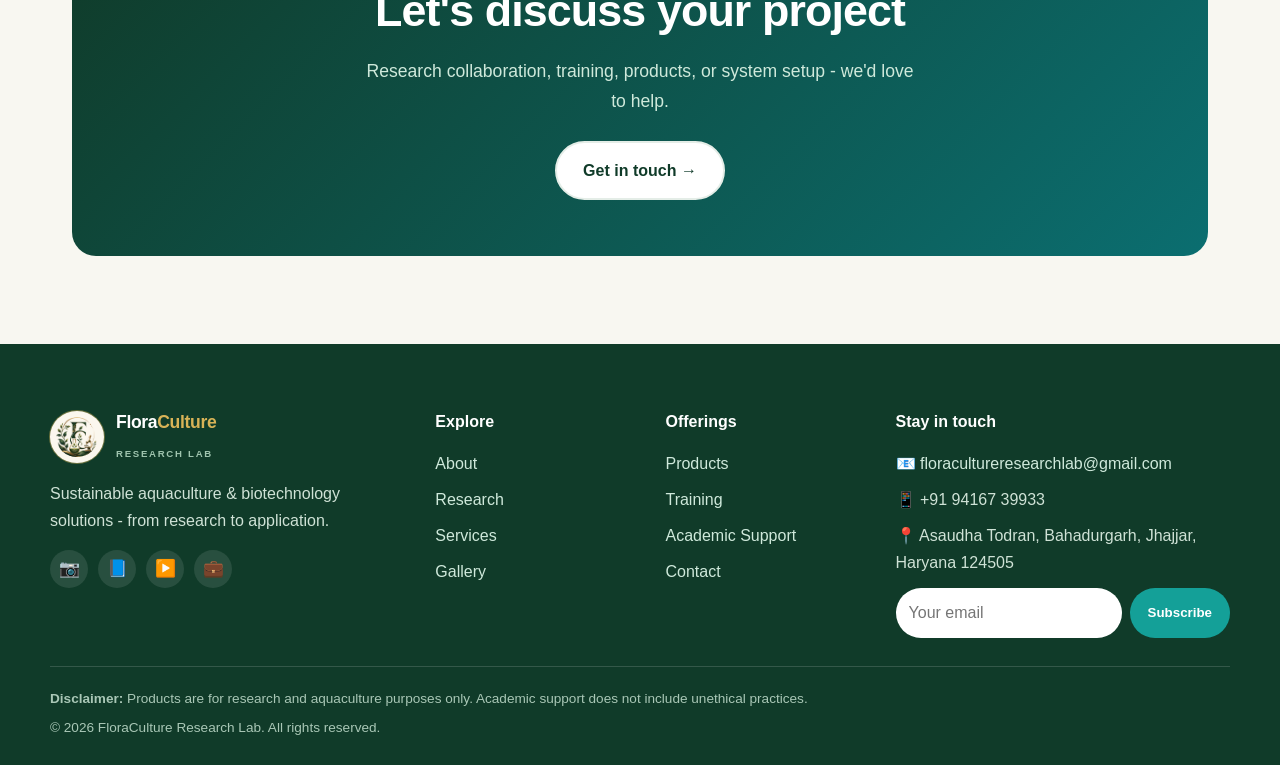
==== commit b957d1ed: "Refactored sections and removed m-dash" ====
--- a/index.html
+++ b/index.html
@@ -3,11 +3,11 @@
 <head>
   <meta charset="utf-8" />
   <meta name="viewport" content="width=device-width, initial-scale=1" />
-  <title>FloraCulture Research Lab — Built on Nature. Driven by Science.</title>
-  <meta name="description" content="Integrated Plant Production & Aquaculture Lab — sustainable solutions through plant tissue culture, aquaculture, and algal biotechnology. Research, training, and biological products." />
+  <title>FloraCulture Research Lab - Built on Nature. Driven by Science.</title>
+  <meta name="description" content="Integrated Plant Production & Aquaculture Lab - sustainable solutions through plant tissue culture, aquaculture, and algal biotechnology. Research, training, and biological products." />
   <link rel="icon" href="assets/img/favicon-64.png" type="image/png" />
   <link rel="apple-touch-icon" href="assets/img/apple-touch-icon.png" />
-  <link rel="stylesheet" href="assets/css/styles.css?v=6" />
+  <link rel="stylesheet" href="assets/css/styles.css?v=7" />
 </head>
 <body>
   <a class="skip-link" href="#main">Skip to content</a>
@@ -43,15 +43,15 @@
     <section class="hero-slider" aria-label="Plants from our lab" aria-roledescription="carousel">
       <div class="slides">
         <div class="hero-slide is-active" data-slide="0">
-          <img src="assets/img/plant-drosera-adelae.jpg" alt="Drosera adelae — Lance-leaved sundew" fetchpriority="high" />
+          <img src="assets/img/plant-drosera-adelae.jpg" alt="Drosera adelae - Lance-leaved sundew" fetchpriority="high" />
           <div class="slide-caption container">
             <p class="common">Lance-leaved sundew</p>
             <h2 class="sci">Drosera adelae</h2>
-            <p class="slide-note">Carnivorous sundew micropropagated in vitro — sterile, pest-free plantlets.</p>
+            <p class="slide-note">Carnivorous sundew micropropagated in vitro - sterile, pest-free plantlets.</p>
           </div>
         </div>
         <div class="hero-slide" data-slide="1">
-          <img src="assets/img/plant-dorosera_spatulata.jpg" alt="Drosera spatulata — Spoon-leaved sundew" />
+          <img src="assets/img/plant-dorosera_spatulata.jpg" alt="Drosera spatulata - Spoon-leaved sundew" />
           <div class="slide-caption container">
             <p class="common">Spoon-leaved sundew</p>
             <h2 class="sci">Drosera spatulata</h2>
@@ -59,7 +59,7 @@
           </div>
         </div>
         <div class="hero-slide" data-slide="2">
-          <img src="assets/img/plant-utricularia_graminifolia.jpg" alt="Utricularia graminifolia — Grass-leaved bladderwort" />
+          <img src="assets/img/plant-utricularia_graminifolia.jpg" alt="Utricularia graminifolia - Grass-leaved bladderwort" />
           <div class="slide-caption container">
             <p class="common">Grass-leaved bladderwort</p>
             <h2 class="sci">Utricularia graminifolia</h2>
@@ -67,25 +67,25 @@
           </div>
         </div>
         <div class="hero-slide" data-slide="3">
-          <img src="assets/img/plant-rotala-rotundifolia-florida.jpg" alt="Rotala rotundifolia — 'Florida' — aquatic stem plant" />
-          <div class="slide-caption container">
-            <p class="common">'Florida' — aquatic stem plant</p>
+          <img src="assets/img/plant-rotala-rotundifolia-florida.jpg" alt="Rotala rotundifolia - 'Florida' - aquatic stem plant" />
+          <div class="slide-caption container">
+            <p class="common">'Florida' - aquatic stem plant</p>
             <h2 class="sci">Rotala rotundifolia</h2>
             <p class="slide-note">Aquarium stem plant grown emersed then hardened for submerged culture.</p>
           </div>
         </div>
         <div class="hero-slide" data-slide="4">
-          <img src="assets/img/plant-rotala_rotundifolia_red.jpg" alt="Rotala rotundifolia — 'Red' — aquatic stem plant" />
-          <div class="slide-caption container">
-            <p class="common">'Red' — aquatic stem plant</p>
+          <img src="assets/img/plant-rotala_rotundifolia_red.jpg" alt="Rotala rotundifolia - 'Red' - aquatic stem plant" />
+          <div class="slide-caption container">
+            <p class="common">'Red' - aquatic stem plant</p>
             <h2 class="sci">Rotala rotundifolia</h2>
             <p class="slide-note">High-colour selection maintained under controlled light and nutrients.</p>
           </div>
         </div>
         <div class="hero-slide" data-slide="5">
-          <img src="assets/img/plant-withania_somnifera.jpg" alt="Withania somnifera — Ashwagandha — medicinal" />
-          <div class="slide-caption container">
-            <p class="common">Ashwagandha — medicinal</p>
+          <img src="assets/img/plant-withania_somnifera.jpg" alt="Withania somnifera - Ashwagandha - medicinal" />
+          <div class="slide-caption container">
+            <p class="common">Ashwagandha - medicinal</p>
             <h2 class="sci">Withania somnifera</h2>
             <p class="slide-note">Elite medicinal line multiplied for consistent withanolide content.</p>
           </div>
@@ -141,7 +141,7 @@
           <div>
             <p class="eyebrow">Inside the Lab</p>
             <h2>Science you can build on</h2>
-            <p class="lead">We produce scientifically validated, sustainable solutions in plant tissue culture, aquaculture, and algal biotechnology — bridging academic research and real-world application.</p>
+            <p class="lead">We produce scientifically validated, sustainable solutions in plant tissue culture, aquaculture, and algal biotechnology - bridging academic research and real-world application.</p>
             <p>Every product and protocol is developed in a controlled lab environment, led by PhD-level expertise in marine biotechnology and microbiology, and managed with MBA-level expertise in finance and HR.</p>
             <div class="btn-row"><a class="btn" href="about.html">About the lab →</a></div>
           </div>
@@ -149,103 +149,20 @@
       </div>
     </section>
 
-    <!-- Facility tour -->
-    <section class="section dark">
+    <!-- Explore / router -->
+    <section class="section alt tight">
       <div class="container">
         <div class="section-head center">
-          <p class="eyebrow">Our Facility</p>
-          <h2>Four rooms, one sterile workflow</h2>
-          <p class="lead" style="margin-top:14px">Media is prepared under laminar flow, sterilised in the autoclave, inoculated and grown
-            in a dedicated culture room — each step in its own controlled space.</p>
-        </div>
-        <div class="facility-grid">
-          <figure class="facility">
-            <img src="assets/img/lab-media-prep.jpg" alt="Laminar air flow cabinet with prepared media bottles" loading="lazy" />
-            <figcaption>
-              <span class="step">Room 01</span>
-              <h3>Media Preparation</h3>
-              <p>Fresh sterile media prepared under laminar air flow, under aseptic conditions.</p>
-            </figcaption>
-          </figure>
-          <figure class="facility">
-            <img src="assets/img/lab-autoclave-room.jpg" alt="Vertical autoclave unit with guidelines poster" loading="lazy" />
-            <figcaption>
-              <span class="step">Room 02</span>
-              <h3>Autoclave &amp; Sterilisation</h3>
-              <p>Media, glassware, instruments and waste sterilised at high pressure and temperature.</p>
-            </figcaption>
-          </figure>
-          <figure class="facility">
-            <img src="assets/img/lab-culture-room.jpg" alt="Grow room shelves filled with in vitro plant cultures" loading="lazy" />
-            <figcaption>
-              <span class="step">Room 03</span>
-              <h3>Plant Tissue Culture Room</h3>
-              <p>In vitro cultures of Rotala, Cryptocoryne, Monte Carlo, Utricularia and more. An ozonizer
-                maintains sterility and reduces microbial contamination.</p>
-            </figcaption>
-          </figure>
-          <figure class="facility">
-            <img src="assets/img/lab-chemicals-room.jpg" alt="Instrument bench with weighing balance, magnetic stirrer and chemical storage" loading="lazy" />
-            <figcaption>
-              <span class="step">Room 04</span>
-              <h3>Chemicals, Stocks &amp; Instruments</h3>
-              <p>Chemicals, glassware and stock solutions, with pH meter, magnetic stirrer and a
-                0.001 mg weighing balance.</p>
-            </figcaption>
-          </figure>
-        </div>
-      </div>
-    </section>
-
-    <!-- Showcase -->
-    <section class="section alt">
-      <div class="container">
-        <div class="section-head">
-          <p class="eyebrow">What We Work On</p>
-          <h2>From the lab bench to real-world systems</h2>
-        </div>
-        <div class="grid cols-3">
-          <div class="card media-card lift"><img class="thumb" src="assets/img/micropropagation.jpg" alt="Seedlings germinating on sterile culture medium in a glass vessel" loading="lazy" /><div class="body"><h3>Micropropagation</h3><p>Scalable, disease-free plant production.</p></div></div>
-          <div class="card media-card lift"><img class="thumb" src="assets/img/show-shrimp.jpg" alt="Red cherry shrimp in a planted aquarium system" loading="lazy" /><div class="body"><h3>Shrimp &amp; Lobster Rearing</h3><p>Sustainable hatchery and grow-out systems.</p></div></div>
-          <div class="card media-card lift"><img class="thumb" src="assets/img/show-spirulina.jpg" alt="Spirulina filaments under magnification" loading="lazy" /><div class="body"><h3>Spirulina Cultivation</h3><p>Optimized biomass &amp; physiology studies.</p></div></div>
-          <div class="card media-card lift"><img class="thumb" src="assets/img/show-seaweed.jpg" alt="Marine macroalgae cultivated in a reef tank" loading="lazy" /><div class="body"><h3>Seaweed Farming</h3><p>Cultivation methods &amp; coastal sustainability.</p></div></div>
-          <div class="card media-card lift"><img class="thumb" src="assets/img/show-mangrove.jpg" alt="Mangrove with aerial root system in shallow water" loading="lazy" /><div class="body"><h3>Mangrove Conservation</h3><p>Mangrove-associated species &amp; stress studies.</p></div></div>
-          <div class="card media-card lift"><img class="thumb" src="assets/img/show-6.jpg" alt="Laboratory reagents" loading="lazy" /><div class="body"><h3>Biofertilizers &amp; Probiotics</h3><p>Lab inputs for research &amp; aquaculture.</p></div></div>
-        </div>
-      </div>
-    </section>
-
-    <!-- Services -->
-    <section class="section">
-      <div class="container">
-        <div class="section-head center">
-          <p class="eyebrow">Our Services</p>
-          <h2>How we help labs, farms &amp; researchers</h2>
-        </div>
-        <div class="grid cols-3">
-          <div class="card lift"><div class="ico">🏗️</div><h3>Lab Setup Consultation</h3><p>Design and outfit a tissue culture or aquaculture lab.</p></div>
-          <div class="card lift"><div class="ico">🐟</div><h3>Aquaculture System Design</h3><p>Hatchery and grow-out system planning.</p></div>
-          <div class="card lift"><div class="ico">🌊</div><h3>Microalgae Culture Setup</h3><p>Photobioreactor and culture line setup.</p></div>
-          <div class="card lift"><div class="ico">📋</div><h3>SOP Development</h3><p>Standardized, validated lab protocols.</p></div>
-          <div class="card lift"><div class="ico">🎓</div><h3>Training &amp; Workshops</h3><p>Hands-on programs with certification.</p></div>
-          <div class="card lift"><div class="ico">🤝</div><h3>Research Collaboration</h3><p>Joint projects and academic support.</p></div>
-        </div>
-        <div class="btn-row" style="justify-content:center;margin-top:36px"><a class="btn" href="services.html">View all services →</a></div>
-      </div>
-    </section>
-
-    <!-- Products -->
-    <section class="section alt">
-      <div class="container">
-        <div class="section-head">
-          <p class="eyebrow">Our Products</p>
-          <h2>Our Products</h2>
-        </div>
-        <div class="grid cols-4">
-          <div class="card media-card lift"><img class="thumb" src="assets/img/prod-1.jpg" alt="Plant seedling" loading="lazy" /><div class="body"><h3>Tissue Culture Plants</h3><p>Disease-free plantlets, medicinal &amp; aquatic plants.</p><a class="arrow-link" href="products.html">Explore →</a></div></div>
-          <div class="card media-card lift"><img class="thumb" src="assets/img/show-shrimp.jpg" alt="Red cherry shrimp" loading="lazy" /><div class="body"><h3>Fish, Shrimp &amp; Lobsters</h3><p>Freshwater fish, shrimp and lobster stock.</p><a class="arrow-link" href="products.html">Explore →</a></div></div>
-          <div class="card media-card lift"><img class="thumb" src="assets/img/show-spirulina.jpg" alt="Spirulina filaments" loading="lazy" /><div class="body"><h3>Microalgae &amp; Macroalgae</h3><p>Spirulina starters, macroalgae cultures &amp; biomass.</p><a class="arrow-link" href="products.html">Explore →</a></div></div>
-          <div class="card media-card lift"><img class="thumb" src="assets/img/prod-2.jpg" alt="Petri dish culture" loading="lazy" /><div class="body"><h3>Biofertilizers &amp; Probiotics</h3><p>Culture media, biofertilizers and probiotics.</p><a class="arrow-link" href="products.html">Explore →</a></div></div>
+          <p class="eyebrow">Explore</p>
+          <h2>Where to next</h2>
+        </div>
+        <div class="explore-grid">
+          <a class="explore-card" href="research.html"><span class="ico">🔬</span><span><b>Research</b>Focus areas, papers &amp; ongoing projects</span></a>
+          <a class="explore-card" href="products.html"><span class="ico">🌱</span><span><b>Products</b>Plants, fish &amp; shrimp, algae, lab inputs</span></a>
+          <a class="explore-card" href="services.html"><span class="ico">🏗️</span><span><b>Services</b>Lab setup, system design, SOPs</span></a>
+          <a class="explore-card" href="training.html"><span class="ico">🎓</span><span><b>Training</b>Hands-on workshops with certification</span></a>
+          <a class="explore-card" href="about.html"><span class="ico">🏢</span><span><b>The Lab</b>Our team and the four-room facility</span></a>
+          <a class="explore-card" href="gallery.html"><span class="ico">📷</span><span><b>Gallery</b>Cultures, systems and fieldwork</span></a>
         </div>
       </div>
     </section>
@@ -256,7 +173,7 @@
         <div class="section-head center">
           <p class="eyebrow">Your Feedback</p>
           <h2>Tell us what you think</h2>
-          <p class="lead" style="margin-top:14px">Worked with us, trained with us, or bought from us? Leave a message — we read every one.</p>
+          <p class="lead" style="margin-top:14px">Worked with us, trained with us, or bought from us? Leave a message - we read every one.</p>
         </div>
         <form id="feedback-form" class="feedback-form" action="REPLACE_ME" method="POST" novalidate>
           <div class="form-row">
@@ -280,25 +197,12 @@
       </div>
     </section>
 
-    <!-- FAQ -->
-    <section class="section alt">
-      <div class="container">
-        <div class="section-head center"><p class="eyebrow">FAQ</p><h2>Frequently asked questions</h2></div>
-        <div class="faq">
-          <div class="faq-item"><button class="faq-q" aria-expanded="false">Who can join your training programs? <span class="chev">⌄</span></button><div class="faq-a"><div>Students, researchers, and professionals. Programs run 3 days, 7 days, or 1 month — hands-on, with certification provided.</div></div></div>
-          <div class="faq-item"><button class="faq-q" aria-expanded="false">Are your products for sale to the public? <span class="chev">⌄</span></button><div class="faq-a"><div>Products are intended for research, aquaculture, and educational purposes only. Contact us for pricing and bulk orders.</div></div></div>
-          <div class="faq-item"><button class="faq-q" aria-expanded="false">Do you offer academic support? <span class="chev">⌄</span></button><div class="faq-a"><div>Yes — guidance on experimental design, data analysis, scientific writing, manuscript preparation, and graphical abstracts. We maintain strict academic integrity; support is for guidance and skill development only.</div></div></div>
-          <div class="faq-item"><button class="faq-q" aria-expanded="false">Can you help set up a lab or aquaculture system? <span class="chev">⌄</span></button><div class="faq-a"><div>Yes. We provide lab setup consultation, aquaculture system design, microalgae culture setup, and SOP development.</div></div></div>
-        </div>
-      </div>
-    </section>
-
     <!-- CTA band -->
     <section class="section">
       <div class="container">
         <div class="cta-band">
           <h2>Let's discuss your project</h2>
-          <p>Research collaboration, training, products, or system setup — we'd love to help.</p>
+          <p>Research collaboration, training, products, or system setup - we'd love to help.</p>
           <a class="btn-outline" href="contact.html">Get in touch →</a>
         </div>
       </div>
@@ -315,7 +219,7 @@
             <span class="bt-sub">Research Lab</span>
           </span>
         </a>
-        <p style="margin-top:14px;max-width:320px">Sustainable aquaculture &amp; biotechnology solutions — from research to application.</p>
+        <p style="margin-top:14px;max-width:320px">Sustainable aquaculture &amp; biotechnology solutions - from research to application.</p>
         <div class="socials">
           <a href="#" aria-label="Instagram" title="Instagram">📷</a>
           <a href="#" aria-label="Facebook" title="Facebook">📘</a>
@@ -360,6 +264,6 @@
     </div>
   </footer>
 
-  <script src="assets/js/main.js?v=6"></script>
+  <script src="assets/js/main.js?v=7"></script>
 </body>
 </html>
--- a/assets/css/styles.css
+++ b/assets/css/styles.css
@@ -408,3 +408,17 @@
 @media (max-width: 600px) { .feedback-form .form-row { grid-template-columns: 1fr; gap: 0; } }
 .feedback-form .btn-row { justify-content: center; margin-top: 18px; }
 .form-msg { margin-top: 12px; font-weight: 600; text-align: center; }
+
+/* ---------- Home "where to next" router ---------- */
+.explore-grid { display: grid; grid-template-columns: repeat(3, 1fr); gap: 18px; }
+@media (max-width: 860px) { .explore-grid { grid-template-columns: repeat(2, 1fr); } }
+@media (max-width: 520px) { .explore-grid { grid-template-columns: 1fr; } }
+.explore-card {
+  display: flex; align-items: center; gap: 14px; text-decoration: none;
+  background: var(--card); border: 1px solid var(--line); border-radius: var(--radius);
+  padding: 18px 20px; color: var(--ink); transition: transform .12s ease, box-shadow .18s ease, border-color .18s ease;
+}
+.explore-card:hover { transform: translateY(-2px); box-shadow: var(--shadow); border-color: var(--gold-light); }
+.explore-card .ico { font-size: 1.6rem; flex: none; }
+.explore-card b { display: block; color: var(--green-dark); font-size: 1.02rem; margin-bottom: 2px; }
+.explore-card span span, .explore-card > span:last-child { font-size: .88rem; color: var(--muted); line-height: 1.45; }
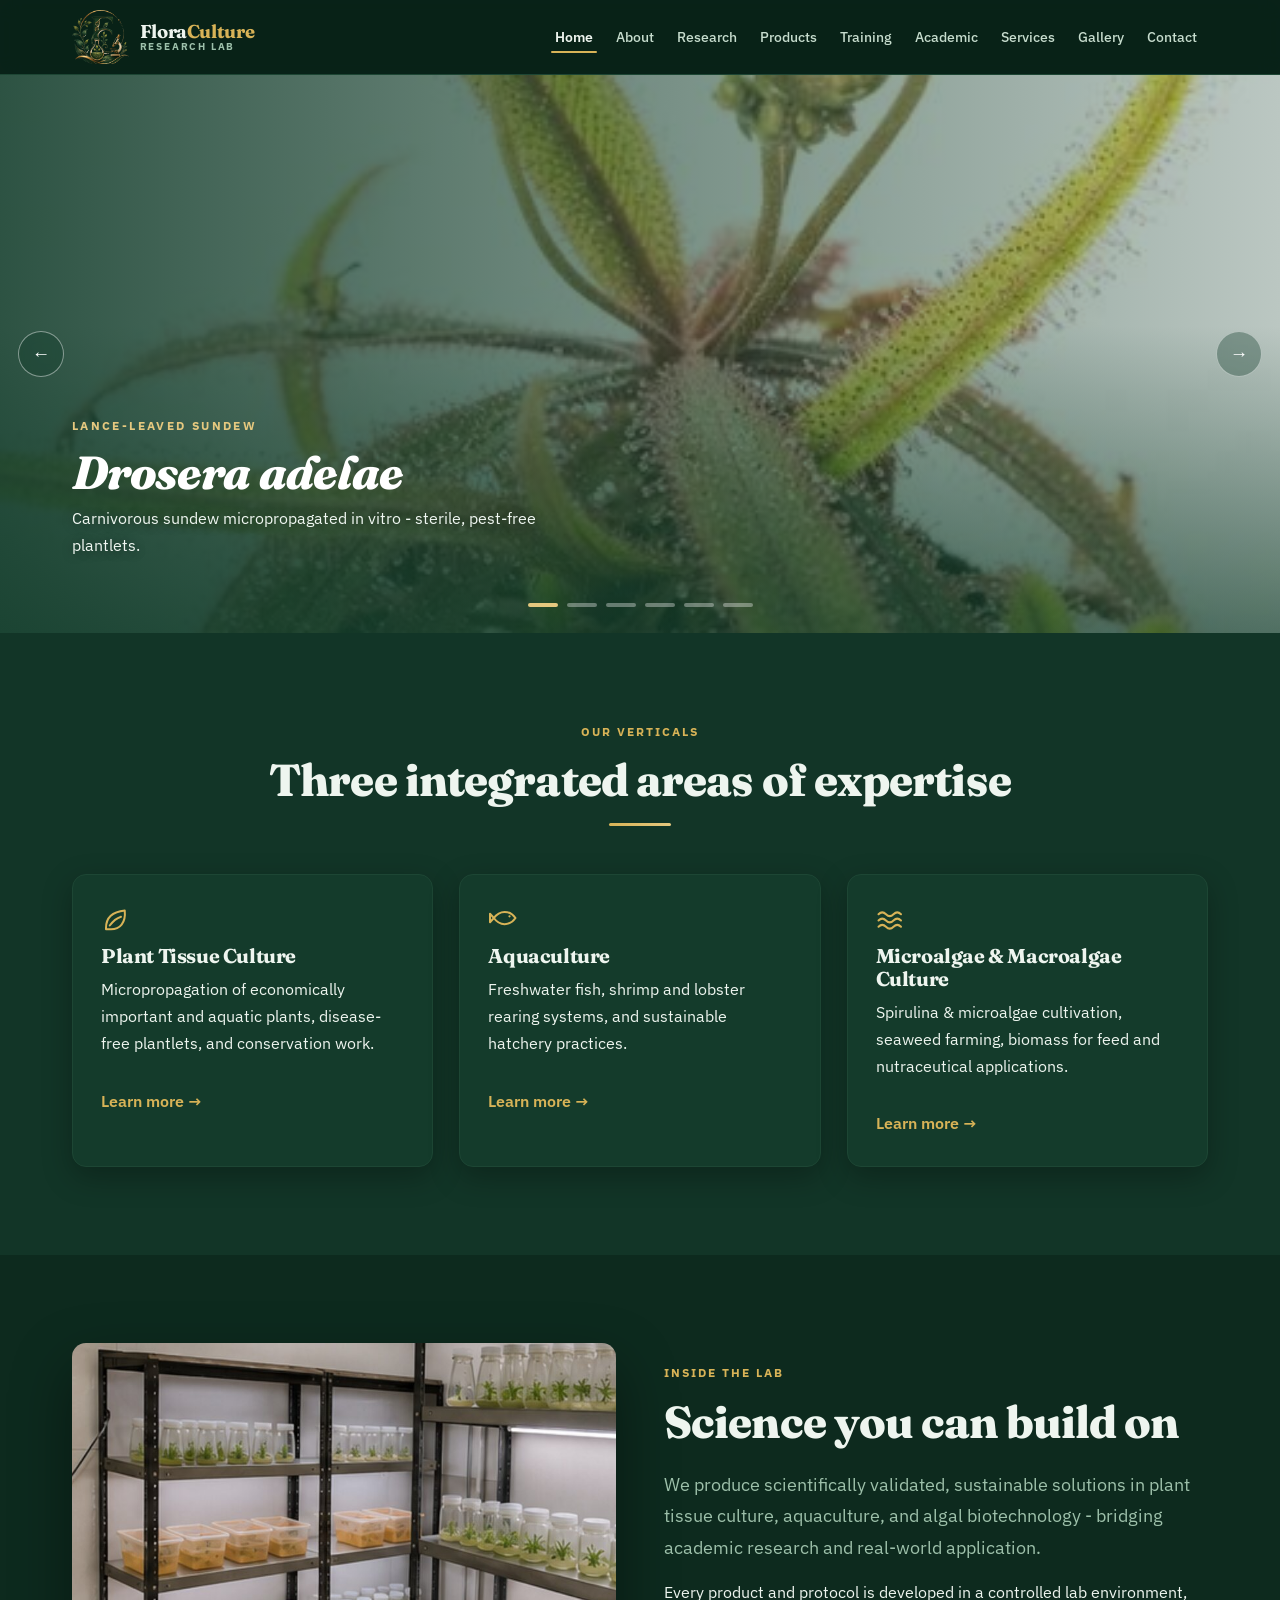
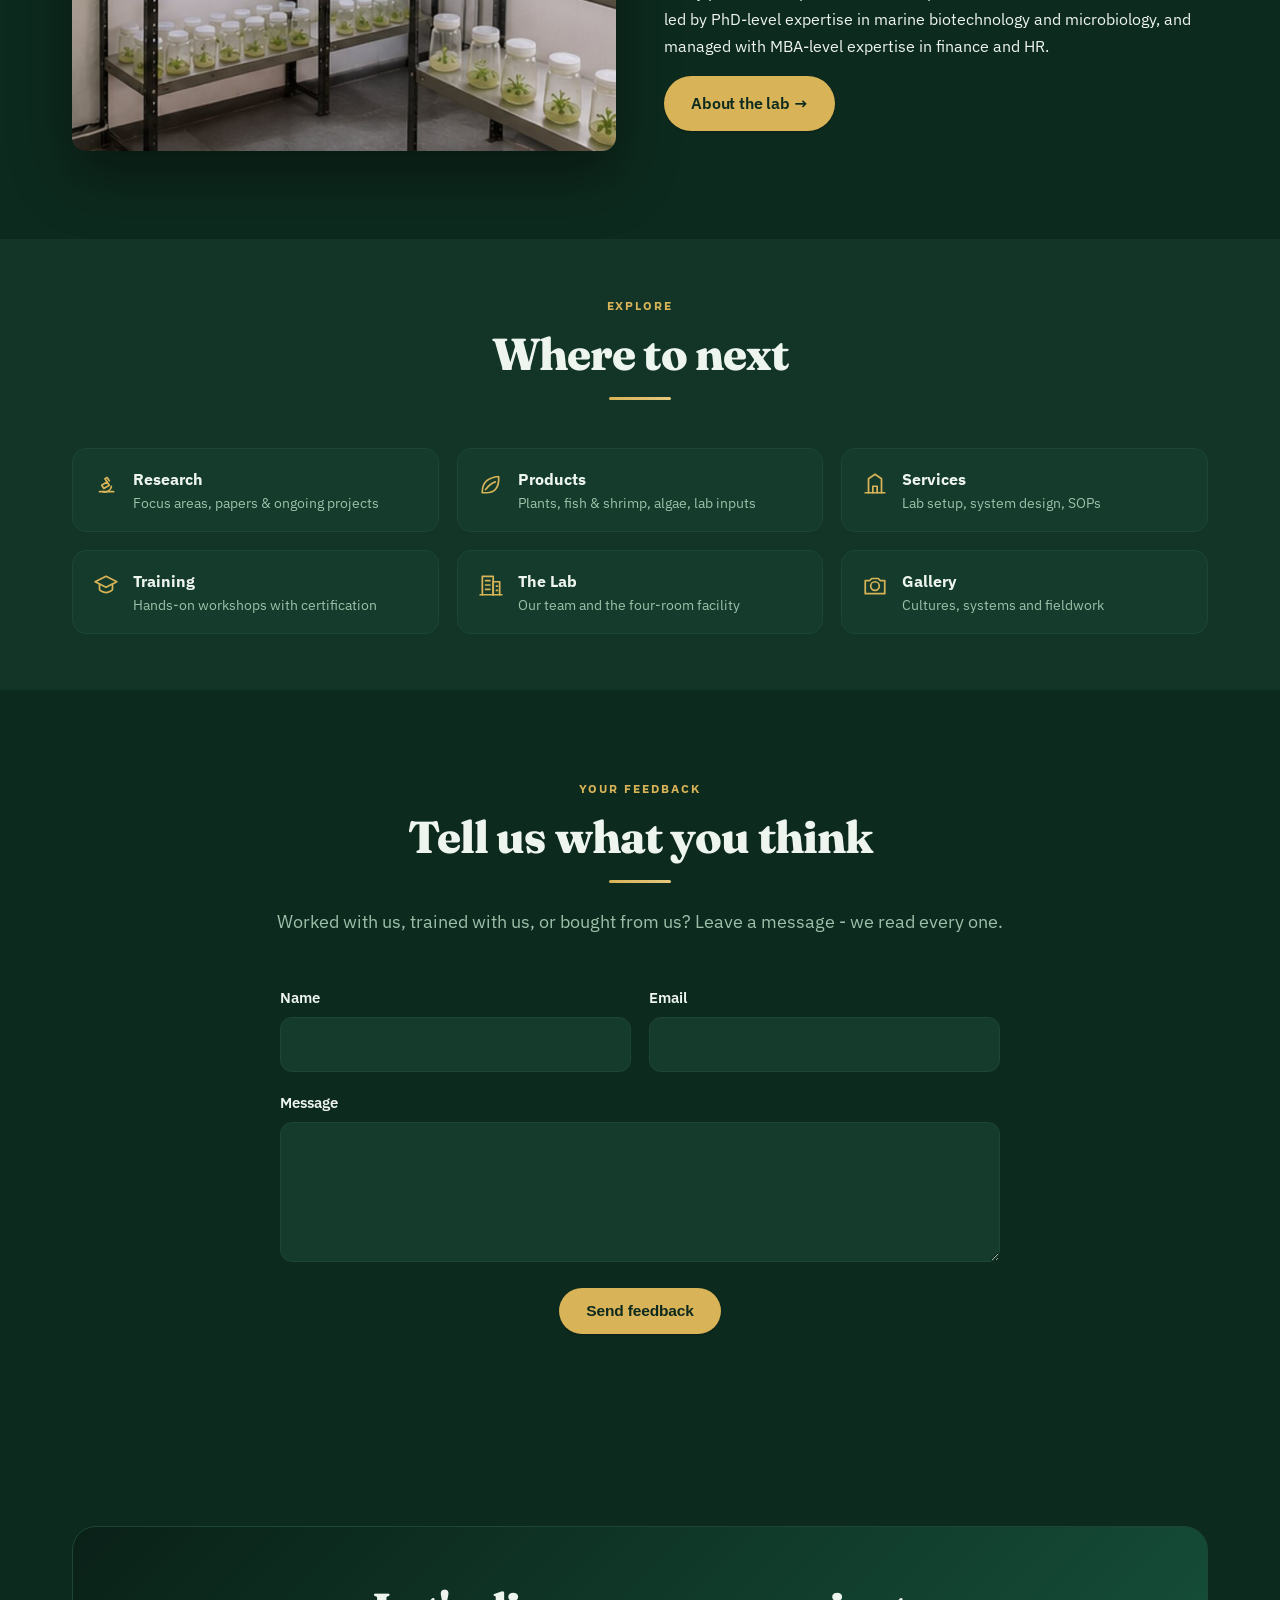
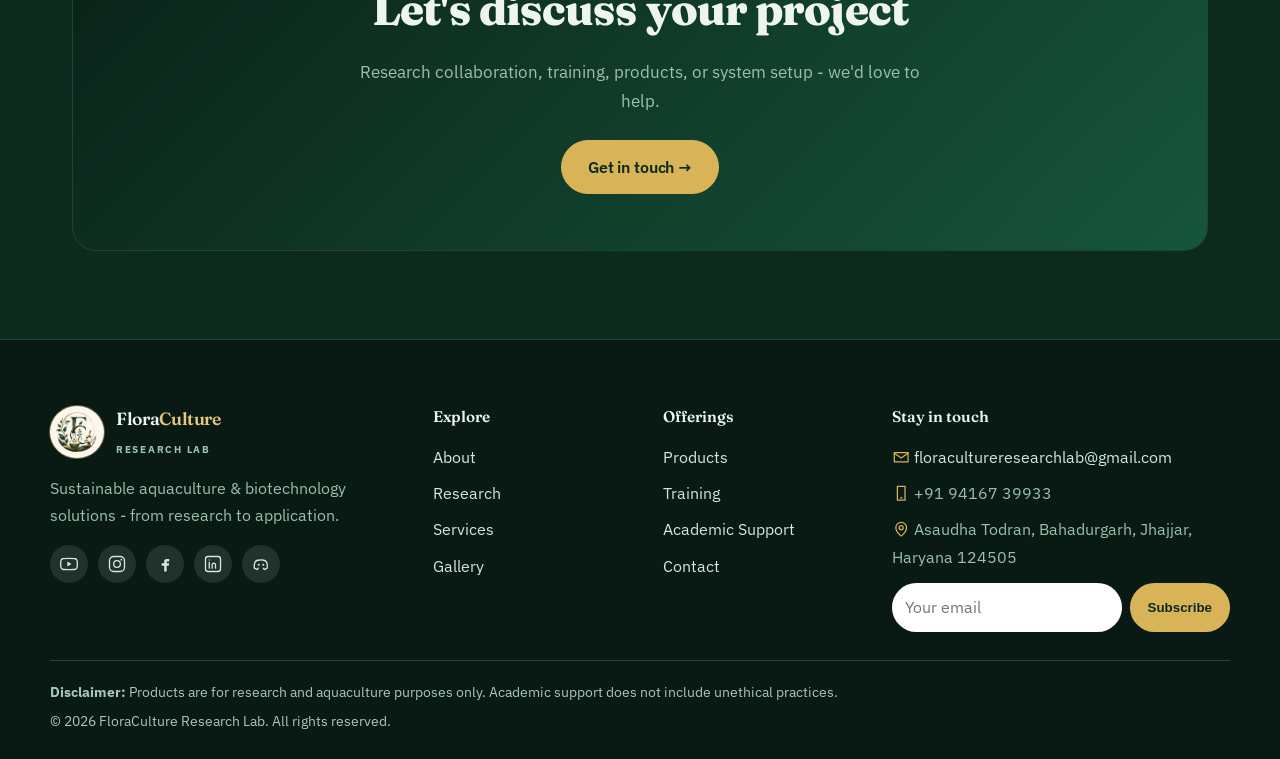
==== commit 6bff3192: "Updated theme and logo" ====
--- a/index.html
+++ b/index.html
@@ -7,9 +7,49 @@
   <meta name="description" content="Integrated Plant Production & Aquaculture Lab - sustainable solutions through plant tissue culture, aquaculture, and algal biotechnology. Research, training, and biological products." />
   <link rel="icon" href="assets/img/favicon-64.png" type="image/png" />
   <link rel="apple-touch-icon" href="assets/img/apple-touch-icon.png" />
-  <link rel="stylesheet" href="assets/css/styles.css?v=7" />
+  <link rel="preconnect" href="https://fonts.googleapis.com" />
+  <link rel="preconnect" href="https://fonts.gstatic.com" crossorigin />
+  <link rel="stylesheet" href="https://fonts.googleapis.com/css2?family=Fraunces:opsz,wght@9..144,500;9..144,600;9..144,700&family=IBM+Plex+Sans:wght@400;500;600;700&display=swap" />
+  <link rel="stylesheet" href="assets/css/theme.css?v=1" />
+  <link rel="stylesheet" href="assets/css/styles.css?v=15" />
 </head>
 <body>
+<svg xmlns="http://www.w3.org/2000/svg" style="display:none" aria-hidden="true">
+<symbol id="i-leaf" viewBox="0 0 24 24" fill="none" stroke="currentColor" stroke-width="1.6" stroke-linecap="round" stroke-linejoin="round"><path d="M4 20c0-8 5-13 15-14 1 10-4 15-11 15H4zm3-2c3-4 6-6 9-7"/></symbol>
+<symbol id="i-fish" viewBox="0 0 24 24" fill="none" stroke="currentColor" stroke-width="1.6" stroke-linecap="round" stroke-linejoin="round"><path d="M22 12c-2.3 3.3-5.5 4.9-8.7 4.9S7 15.3 4.7 12C7 8.7 10.1 7.1 13.3 7.1S19.7 8.7 22 12z"/><path d="M4.7 12 1.6 8.6v6.8z"/><circle cx="17.2" cy="10.6" r=".9" fill="currentColor" stroke="none"/></symbol>
+<symbol id="i-wave" viewBox="0 0 24 24" fill="none" stroke="currentColor" stroke-width="1.6" stroke-linecap="round" stroke-linejoin="round"><path d="M2 9c2-2 4-2 6 0s4 2 6 0 4-2 6 0"/><path d="M2 14c2-2 4-2 6 0s4 2 6 0 4-2 6 0"/><path d="M2 19c2-2 4-2 6 0s4 2 6 0 4-2 6 0"/></symbol>
+<symbol id="i-herb" viewBox="0 0 24 24" fill="none" stroke="currentColor" stroke-width="1.6" stroke-linecap="round" stroke-linejoin="round"><path d="M12 21V8"/><path d="M12 12c0-3 2-5 6-5 0 3-2 5-6 5z"/><path d="M12 16c0-3-2-5-6-5 0 3 2 5 6 5z"/></symbol>
+<symbol id="i-coral" viewBox="0 0 24 24" fill="none" stroke="currentColor" stroke-width="1.6" stroke-linecap="round" stroke-linejoin="round"><path d="M12 21v-7"/><path d="M12 14c-1-3-4-4-4-8"/><path d="M12 14c1-3 4-4 4-8"/><path d="M8 6V3M16 6V3M12 9V4"/></symbol>
+<symbol id="i-microscope" viewBox="0 0 24 24" fill="none" stroke="currentColor" stroke-width="1.6" stroke-linecap="round" stroke-linejoin="round"><path d="M6 20h13"/><path d="M9 20a6 6 0 0 0 8-5"/><path d="M10 17l-2-3 5-3 2 3z"/><path d="M13 11l-2-3 2-1 2 3"/></symbol>
+<symbol id="i-flask" viewBox="0 0 24 24" fill="none" stroke="currentColor" stroke-width="1.6" stroke-linecap="round" stroke-linejoin="round"><path d="M10 3v6L5 18a2 2 0 0 0 2 3h10a2 2 0 0 0 2-3l-5-9V3"/><path d="M9 3h6"/><path d="M7.5 14h9"/></symbol>
+<symbol id="i-doc" viewBox="0 0 24 24" fill="none" stroke="currentColor" stroke-width="1.6" stroke-linecap="round" stroke-linejoin="round"><path d="M14 3H7a2 2 0 0 0-2 2v14a2 2 0 0 0 2 2h10a2 2 0 0 0 2-2V8z"/><path d="M14 3v5h5"/><path d="M9 13h6M9 17h6"/></symbol>
+<symbol id="i-build" viewBox="0 0 24 24" fill="none" stroke="currentColor" stroke-width="1.6" stroke-linecap="round" stroke-linejoin="round"><path d="M3 21h18"/><path d="M6 21V8l6-4 6 4v13"/><path d="M10 21v-6h4v6"/></symbol>
+<symbol id="i-cap" viewBox="0 0 24 24" fill="none" stroke="currentColor" stroke-width="1.6" stroke-linecap="round" stroke-linejoin="round"><path d="M12 4L2 9l10 5 10-5z"/><path d="M6 11v5c0 1 3 3 6 3s6-2 6-3v-5"/></symbol>
+<symbol id="i-clipboard" viewBox="0 0 24 24" fill="none" stroke="currentColor" stroke-width="1.6" stroke-linecap="round" stroke-linejoin="round"><path d="M9 4h6v3H9z"/><path d="M15 5h3a1 1 0 0 1 1 1v14a1 1 0 0 1-1 1H6a1 1 0 0 1-1-1V6a1 1 0 0 1 1-1h3"/><path d="M9 12h6M9 16h4"/></symbol>
+<symbol id="i-handshake" viewBox="0 0 24 24" fill="none" stroke="currentColor" stroke-width="1.6" stroke-linecap="round" stroke-linejoin="round"><path d="M2 12l4-4 4 3 3-1 4 3"/><path d="M22 12l-4 4-3-2"/><path d="M10 11l-2 3 2 2 2-2"/></symbol>
+<symbol id="i-target" viewBox="0 0 24 24" fill="none" stroke="currentColor" stroke-width="1.6" stroke-linecap="round" stroke-linejoin="round"><circle cx="12" cy="12" r="8"/><circle cx="12" cy="12" r="4"/><circle cx="12" cy="12" r="1" fill="currentColor" stroke="none"/></symbol>
+<symbol id="i-telescope" viewBox="0 0 24 24" fill="none" stroke="currentColor" stroke-width="1.6" stroke-linecap="round" stroke-linejoin="round"><path d="M3 15l11-6 3 5-11 6z"/><path d="M17 9l3-1 1 3-3 1"/><path d="M9 17v4M9 21H6M9 21h3"/></symbol>
+<symbol id="i-compass" viewBox="0 0 24 24" fill="none" stroke="currentColor" stroke-width="1.6" stroke-linecap="round" stroke-linejoin="round"><circle cx="12" cy="12" r="9"/><path d="M15 9l-2 6-4 2 2-6z"/></symbol>
+<symbol id="i-chart" viewBox="0 0 24 24" fill="none" stroke="currentColor" stroke-width="1.6" stroke-linecap="round" stroke-linejoin="round"><path d="M4 20V10M10 20V4M16 20v-7M22 20H2"/></symbol>
+<symbol id="i-pen" viewBox="0 0 24 24" fill="none" stroke="currentColor" stroke-width="1.6" stroke-linecap="round" stroke-linejoin="round"><path d="M4 20l4-1 10-10-3-3L5 16z"/><path d="M15 6l3 3"/></symbol>
+<symbol id="i-note" viewBox="0 0 24 24" fill="none" stroke="currentColor" stroke-width="1.6" stroke-linecap="round" stroke-linejoin="round"><path d="M5 4h14v16H5z"/><path d="M9 9h6M9 13h6M9 17h3"/></symbol>
+<symbol id="i-palette" viewBox="0 0 24 24" fill="none" stroke="currentColor" stroke-width="1.6" stroke-linecap="round" stroke-linejoin="round"><path d="M12 3a9 9 0 0 0 0 18c1 0 2-1 2-2s-1-2 0-3 3 0 4-1a8 8 0 0 0-6-12z"/><circle cx="8" cy="10" r="1" fill="currentColor" stroke="none"/><circle cx="12" cy="7" r="1" fill="currentColor" stroke="none"/><circle cx="16" cy="10" r="1" fill="currentColor" stroke="none"/></symbol>
+<symbol id="i-calendar" viewBox="0 0 24 24" fill="none" stroke="currentColor" stroke-width="1.6" stroke-linecap="round" stroke-linejoin="round"><path d="M4 6h16v15H4z"/><path d="M4 10h16M9 3v4M15 3v4"/></symbol>
+<symbol id="i-info" viewBox="0 0 24 24" fill="none" stroke="currentColor" stroke-width="1.6" stroke-linecap="round" stroke-linejoin="round"><circle cx="12" cy="12" r="9"/><path d="M12 11v5"/><circle cx="12" cy="8" r=".9" fill="currentColor" stroke="none"/></symbol>
+<symbol id="i-building" viewBox="0 0 24 24" fill="none" stroke="currentColor" stroke-width="1.6" stroke-linecap="round" stroke-linejoin="round"><path d="M4 21V4h10v17"/><path d="M14 21V9h6v12"/><path d="M7 8h4M7 12h4M7 16h4M17 13h1M17 17h1"/><path d="M2 21h20"/></symbol>
+<symbol id="i-camera" viewBox="0 0 24 24" fill="none" stroke="currentColor" stroke-width="1.6" stroke-linecap="round" stroke-linejoin="round"><path d="M3 8h4l2-2h6l2 2h4v12H3z"/><circle cx="12" cy="13" r="4"/></symbol>
+<symbol id="i-mail" viewBox="0 0 24 24" fill="none" stroke="currentColor" stroke-width="1.6" stroke-linecap="round" stroke-linejoin="round"><path d="M3 6h18v12H3z"/><path d="M3 7l9 6 9-6"/></symbol>
+<symbol id="i-phone" viewBox="0 0 24 24" fill="none" stroke="currentColor" stroke-width="1.6" stroke-linecap="round" stroke-linejoin="round"><path d="M7 3h10v18H7z"/><path d="M11 18h2"/></symbol>
+<symbol id="i-pin" viewBox="0 0 24 24" fill="none" stroke="currentColor" stroke-width="1.6" stroke-linecap="round" stroke-linejoin="round"><path d="M12 21s7-6 7-11a7 7 0 1 0-14 0c0 5 7 11 7 11z"/><circle cx="12" cy="10" r="2.6"/></symbol>
+<symbol id="i-chat" viewBox="0 0 24 24" fill="none" stroke="currentColor" stroke-width="1.6" stroke-linecap="round" stroke-linejoin="round"><path d="M21 12a8 8 0 0 1-8 8H7l-4 3 1-5a8 8 0 1 1 17-6z"/></symbol>
+<symbol id="i-link" viewBox="0 0 24 24" fill="none" stroke="currentColor" stroke-width="1.6" stroke-linecap="round" stroke-linejoin="round"><path d="M10 14a4 4 0 0 0 6 .5l2-2a4 4 0 0 0-6-6l-1 1"/><path d="M14 10a4 4 0 0 0-6-.5l-2 2a4 4 0 0 0 6 6l1-1"/></symbol>
+<symbol id="i-menu" viewBox="0 0 24 24" fill="none" stroke="currentColor" stroke-width="1.6" stroke-linecap="round" stroke-linejoin="round"><path d="M4 7h16M4 12h16M4 17h16"/></symbol>
+<symbol id="i-youtube" viewBox="0 0 24 24" fill="none" stroke="currentColor" stroke-width="1.6" stroke-linecap="round" stroke-linejoin="round"><path d="M22 12s0-3-.4-4.4a2.7 2.7 0 0 0-1.9-1.9C18.3 5.3 12 5.3 12 5.3s-6.3 0-7.7.4a2.7 2.7 0 0 0-1.9 1.9C2 9 2 12 2 12s0 3 .4 4.4a2.7 2.7 0 0 0 1.9 1.9c1.4.4 7.7.4 7.7.4s6.3 0 7.7-.4a2.7 2.7 0 0 0 1.9-1.9C22 15 22 12 22 12z"/><path d="M10 15V9l5 3z" fill="currentColor" stroke="none"/></symbol>
+<symbol id="i-instagram" viewBox="0 0 24 24" fill="none" stroke="currentColor" stroke-width="1.6" stroke-linecap="round" stroke-linejoin="round"><rect x="3" y="3" width="18" height="18" rx="5"/><circle cx="12" cy="12" r="4"/><circle cx="17.2" cy="6.8" r="1.1" fill="currentColor" stroke="none"/></symbol>
+<symbol id="i-facebook" viewBox="0 0 24 24" fill="none" stroke="currentColor" stroke-width="1.6" stroke-linecap="round" stroke-linejoin="round"><path d="M14 9h3V6h-3c-2 0-3 1.3-3 3.2V11H8v3h3v7h3v-7h2.5l.5-3H14V9.6c0-.4.2-.6.6-.6z" fill="currentColor" stroke="none"/></symbol>
+<symbol id="i-linkedin" viewBox="0 0 24 24" fill="none" stroke="currentColor" stroke-width="1.6" stroke-linecap="round" stroke-linejoin="round"><rect x="3" y="3" width="18" height="18" rx="3"/><path d="M7.5 10v7M7.5 7.2v.1M11 17v-4a2 2 0 0 1 4 0v4"/></symbol>
+<symbol id="i-discord" viewBox="0 0 24 24" fill="none" stroke="currentColor" stroke-width="1.6" stroke-linecap="round" stroke-linejoin="round"><path d="M8.5 7.5A13 13 0 0 1 12 7a13 13 0 0 1 3.5.5c2 .6 3 1.6 3.5 3 .7 2.2.8 4.6.4 6.4-.9.8-2.2 1.4-3.6 1.7l-.9-1.5"/><path d="M8.6 17.1l-.9 1.5c-1.4-.3-2.7-.9-3.6-1.7-.4-1.8-.3-4.2.4-6.4.5-1.4 1.5-2.4 3.5-3"/><circle cx="9.3" cy="13" r="1.2" fill="currentColor" stroke="none"/><circle cx="14.7" cy="13" r="1.2" fill="currentColor" stroke="none"/></symbol>
+</svg>
   <a class="skip-link" href="#main">Skip to content</a>
 
   <header class="site-header">
@@ -33,7 +73,7 @@
           <li><a href="gallery.html">Gallery</a></li>
           <li><a href="contact.html">Contact</a></li>
         </ul>
-        <button class="nav-toggle" aria-label="Toggle menu" aria-expanded="false" aria-controls="nav-links">☰</button>
+        <button class="nav-toggle" aria-label="Toggle menu" aria-expanded="false" aria-controls="nav-links"><svg class="ic" aria-hidden="true"><use href="#i-menu"/></svg></button>
       </div>
     </div>
   </header>
@@ -112,19 +152,19 @@
         </div>
         <div class="grid cols-3">
           <div class="card lift">
-            <div class="ico">🌱</div>
+            <div class="ico"><svg class="ic" aria-hidden="true"><use href="#i-leaf"/></svg></div>
             <h3>Plant Tissue Culture</h3>
             <p>Micropropagation of economically important and aquatic plants, disease-free plantlets, and conservation work.</p>
             <a class="arrow-link" href="research.html">Learn more →</a>
           </div>
           <div class="card lift">
-            <div class="ico">🐟</div>
+            <div class="ico"><svg class="ic" aria-hidden="true"><use href="#i-fish"/></svg></div>
             <h3>Aquaculture</h3>
             <p>Freshwater fish, shrimp and lobster rearing systems, and sustainable hatchery practices.</p>
             <a class="arrow-link" href="research.html">Learn more →</a>
           </div>
           <div class="card lift">
-            <div class="ico">🌊</div>
+            <div class="ico"><svg class="ic" aria-hidden="true"><use href="#i-wave"/></svg></div>
             <h3>Microalgae &amp; Macroalgae Culture</h3>
             <p>Spirulina &amp; microalgae cultivation, seaweed farming, biomass for feed and nutraceutical applications.</p>
             <a class="arrow-link" href="research.html">Learn more →</a>
@@ -157,12 +197,12 @@
           <h2>Where to next</h2>
         </div>
         <div class="explore-grid">
-          <a class="explore-card" href="research.html"><span class="ico">🔬</span><span><b>Research</b>Focus areas, papers &amp; ongoing projects</span></a>
-          <a class="explore-card" href="products.html"><span class="ico">🌱</span><span><b>Products</b>Plants, fish &amp; shrimp, algae, lab inputs</span></a>
-          <a class="explore-card" href="services.html"><span class="ico">🏗️</span><span><b>Services</b>Lab setup, system design, SOPs</span></a>
-          <a class="explore-card" href="training.html"><span class="ico">🎓</span><span><b>Training</b>Hands-on workshops with certification</span></a>
-          <a class="explore-card" href="about.html"><span class="ico">🏢</span><span><b>The Lab</b>Our team and the four-room facility</span></a>
-          <a class="explore-card" href="gallery.html"><span class="ico">📷</span><span><b>Gallery</b>Cultures, systems and fieldwork</span></a>
+          <a class="explore-card" href="research.html"><span class="ico"><svg class="ic" aria-hidden="true"><use href="#i-microscope"/></svg></span><span><b>Research</b>Focus areas, papers &amp; ongoing projects</span></a>
+          <a class="explore-card" href="products.html"><span class="ico"><svg class="ic" aria-hidden="true"><use href="#i-leaf"/></svg></span><span><b>Products</b>Plants, fish &amp; shrimp, algae, lab inputs</span></a>
+          <a class="explore-card" href="services.html"><span class="ico"><svg class="ic" aria-hidden="true"><use href="#i-build"/></svg></span><span><b>Services</b>Lab setup, system design, SOPs</span></a>
+          <a class="explore-card" href="training.html"><span class="ico"><svg class="ic" aria-hidden="true"><use href="#i-cap"/></svg></span><span><b>Training</b>Hands-on workshops with certification</span></a>
+          <a class="explore-card" href="about.html"><span class="ico"><svg class="ic" aria-hidden="true"><use href="#i-building"/></svg></span><span><b>The Lab</b>Our team and the four-room facility</span></a>
+          <a class="explore-card" href="gallery.html"><span class="ico"><svg class="ic" aria-hidden="true"><use href="#i-camera"/></svg></span><span><b>Gallery</b>Cultures, systems and fieldwork</span></a>
         </div>
       </div>
     </section>
@@ -221,10 +261,11 @@
         </a>
         <p style="margin-top:14px;max-width:320px">Sustainable aquaculture &amp; biotechnology solutions - from research to application.</p>
         <div class="socials">
-          <a href="#" aria-label="Instagram" title="Instagram">📷</a>
-          <a href="#" aria-label="Facebook" title="Facebook">📘</a>
-          <a href="#" aria-label="YouTube" title="YouTube">▶️</a>
-          <a href="#" aria-label="LinkedIn" title="LinkedIn">💼</a>
+          <a href="https://youtube.com/@floracultureresearchlab" target="_blank" rel="noopener noreferrer" aria-label="YouTube" title="YouTube"><svg class="ic soc" aria-hidden="true"><use href="#i-youtube"/></svg></a>
+          <a href="https://www.instagram.com/floracultureresearchlab" target="_blank" rel="noopener noreferrer" aria-label="Instagram" title="Instagram"><svg class="ic soc" aria-hidden="true"><use href="#i-instagram"/></svg></a>
+          <a href="https://www.facebook.com/share/1K1VH892jU/" target="_blank" rel="noopener noreferrer" aria-label="Facebook" title="Facebook"><svg class="ic soc" aria-hidden="true"><use href="#i-facebook"/></svg></a>
+          <a href="https://www.linkedin.com/in/floraculture-research-lab-23937442b" target="_blank" rel="noopener noreferrer" aria-label="LinkedIn" title="LinkedIn"><svg class="ic soc" aria-hidden="true"><use href="#i-linkedin"/></svg></a>
+          <a href="https://discord.gg/sw5f4sZqZ" target="_blank" rel="noopener noreferrer" aria-label="Discord" title="Discord"><svg class="ic soc" aria-hidden="true"><use href="#i-discord"/></svg></a>
         </div>
       </div>
       <div>
@@ -248,9 +289,9 @@
       <div>
         <h4>Stay in touch</h4>
         <ul>
-          <li>📧 <a href="mailto:floracultureresearchlab@gmail.com">floracultureresearchlab@gmail.com</a></li>
-          <li>📱 +91 94167 39933</li>
-          <li>📍 Asaudha Todran, Bahadurgarh, Jhajjar, Haryana 124505</li>
+          <li><svg class="ic" aria-hidden="true"><use href="#i-mail"/></svg> <a href="mailto:floracultureresearchlab@gmail.com">floracultureresearchlab@gmail.com</a></li>
+          <li><svg class="ic" aria-hidden="true"><use href="#i-phone"/></svg> +91 94167 39933</li>
+          <li><svg class="ic" aria-hidden="true"><use href="#i-pin"/></svg> Asaudha Todran, Bahadurgarh, Jhajjar, Haryana 124505</li>
         </ul>
         <form class="newsletter" onsubmit="return false">
           <input type="email" placeholder="Your email" aria-label="Email for newsletter" />
@@ -264,6 +305,6 @@
     </div>
   </footer>
 
-  <script src="assets/js/main.js?v=7"></script>
+  <script src="assets/js/main.js?v=13"></script>
 </body>
 </html>
--- a/assets/css/theme.css
+++ b/assets/css/theme.css
@@ -0,0 +1,131 @@
+/* ============================================================
+   FloraCulture Research Lab — theme palette
+   ------------------------------------------------------------
+   Every colour, radius and typeface the site uses is declared
+   here. styles.css contains structure only and reads these
+   variables, so a whole re-skin is a change to this file alone.
+
+   ACTIVE THEME: Deep Canopy.
+
+   To switch themes, add the theme's attribute to <html>, e.g.
+       <html lang="en" data-theme="herbarium">
+   Leaving it off gives you Deep Canopy.
+   ============================================================ */
+
+:root {
+  /* ---- Brand constants (from the logo — never change per theme) ---- */
+  --brand-green: #1b5e3f;
+  --brand-gold: #b8912f;
+
+  /* ---- Typography ---- */
+  --display: "Fraunces", Georgia, "Times New Roman", serif;
+  --font: "IBM Plex Sans", -apple-system, BlinkMacSystemFont, "Segoe UI", Roboto,
+    Helvetica, Arial, sans-serif;
+
+  /* ---- Geometry ---- */
+  --radius: 14px;
+  --radius-pill: 999px;
+  --maxw: 1180px;
+
+  /* ============ Deep Canopy (default) ============
+     Dark forest ground. Photographs glow against it and the
+     gold reads as metal rather than mustard. */
+
+  /* Surfaces, back to front */
+  --ground: #0d2a1e;     /* page background          */
+  --panel: #123527;      /* alternating sections     */
+  --card: #143b2b;       /* cards, inputs, tiles     */
+  --card-hi: #1a4735;    /* hover / emphasis         */
+  --deep: #081a13;       /* footer, feature bands    */
+  --line: #1d4634;       /* borders and rules        */
+
+  /* Text */
+  --ink: #eef5ef;        /* headings and body        */
+  --muted: #9dc0aa;      /* secondary text           */
+  --nav: #c6dccd;        /* nav links at rest        */
+
+  /* Accents */
+  --gold: #d8b357;       /* primary accent + buttons */
+  --gold-light: #e5c87f; /* hover                    */
+  --gold-deep: #b8912f;  /* on light surfaces        */
+  --on-gold: #0d2a1e;    /* text on a gold fill      */
+  --green: #1b5e3f;
+  --green-dark: #0a2118;
+  --teal: #17a07f;
+  --teal-dark: #0f6b4f;
+  --lime: #8fbf9e;
+  --cream: #fbf7ee;      /* logo plaque only         */
+
+  /* Aliases kept so older rules keep resolving */
+  --sand: var(--ground);
+  --accent-soft: var(--panel);
+
+  --shadow: 0 10px 30px rgba(0, 0, 0, .28);
+  --shadow-lg: 0 24px 60px rgba(0, 0, 0, .42);
+
+  /* Overlay used on photo captions and hero slides */
+  --overlay-strong: rgba(8, 26, 19, .88);
+  --overlay-soft: rgba(8, 26, 19, .28);
+}
+
+/* ============ Cream & Gold (the original light theme) ============ */
+:root[data-theme="cream"] {
+  --ground: #f8f7f1;
+  --panel: #eef4ea;
+  --card: #ffffff;
+  --card-hi: #e9f3ec;
+  --deep: #0a2118;
+  --line: #e4ede7;
+  --ink: #16221c;
+  --muted: #586b60;
+  --nav: #16221c;
+  --gold: #b8912f;
+  --gold-light: #d8b357;
+  --gold-deep: #96741f;
+  --on-gold: #ffffff;
+  --shadow: 0 10px 30px rgba(16, 59, 41, .08);
+  --shadow-lg: 0 24px 60px rgba(16, 59, 41, .14);
+  --display: -apple-system, BlinkMacSystemFont, "Segoe UI", Roboto, sans-serif;
+}
+
+/* ============ Herbarium (ivory botanical plate) ============ */
+:root[data-theme="herbarium"] {
+  --ground: #f3efe4;
+  --panel: #ede8d9;
+  --card: #f8f5ec;
+  --card-hi: #efe9d8;
+  --deep: #24301f;
+  --line: #ddd3ba;
+  --ink: #24301f;
+  --muted: #7d8b6a;
+  --nav: #4a5842;
+  --gold: #a8862c;
+  --gold-light: #c2a047;
+  --gold-deep: #8a6d1f;
+  --on-gold: #f8f5ec;
+  --shadow: 0 8px 24px rgba(36, 48, 31, .09);
+  --shadow-lg: 0 20px 50px rgba(36, 48, 31, .16);
+  --display: "Newsreader", Georgia, serif;
+  --radius: 4px;
+}
+
+/* ============ Clean Lab (white, technical) ============ */
+:root[data-theme="lab"] {
+  --ground: #ffffff;
+  --panel: #f4f7f5;
+  --card: #ffffff;
+  --card-hi: #eef3f0;
+  --deep: #0f2a1e;
+  --line: #e8ece9;
+  --ink: #0f2a1e;
+  --muted: #6b7a72;
+  --nav: #0f2a1e;
+  --gold: #0f6b4f;
+  --gold-light: #17a07f;
+  --gold-deep: #0b5340;
+  --on-gold: #ffffff;
+  --shadow: 0 6px 18px rgba(15, 42, 30, .07);
+  --shadow-lg: 0 18px 44px rgba(15, 42, 30, .12);
+  --display: "IBM Plex Sans", -apple-system, sans-serif;
+  --radius: 4px;
+}
--- a/assets/css/styles.css
+++ b/assets/css/styles.css
@@ -1,40 +1,19 @@
 /* FloraCulture Research Lab — shared stylesheet.
    Theme driven by CSS custom properties below — change colors in one place. */
 
-:root {
-  --green: #1b5e3f;
-  --green-dark: #103b29;
-  --teal: #14a098;
-  --teal-dark: #0b6e70;
-  --lime: #7fb069;
-  --gold: #b8912f;
-  --gold-light: #d8b357;
-  --cream: #fbf7ee;
-  --sand: #f8f7f1;
-  --card: #ffffff;
-  --ink: #16221c;
-  --muted: #586b60;
-  --line: #e4ede7;
-  --accent-soft: #eef4ea;
-  --shadow: 0 10px 30px rgba(16, 59, 41, .08);
-  --shadow-lg: 0 24px 60px rgba(16, 59, 41, .14);
-  --radius: 18px;
-  --radius-pill: 999px;
-  --maxw: 1180px;
-  --font: -apple-system, BlinkMacSystemFont, "Segoe UI", Roboto, Helvetica, Arial,
-    "Apple Color Emoji", "Segoe UI Emoji", sans-serif;
-}
+/* Design tokens live in theme.css — loaded before this file. */
 
 * { box-sizing: border-box; }
 html { scroll-behavior: smooth; }
 body {
-  margin: 0; font-family: var(--font); color: var(--ink); background: var(--sand);
+  margin: 0; font-family: var(--font); color: var(--ink); background: var(--ground);
   line-height: 1.7; -webkit-font-smoothing: antialiased;
 }
 img { max-width: 100%; display: block; }
-a { color: var(--teal-dark); }
-
-h1, h2, h3 { line-height: 1.12; color: var(--green-dark); margin: 0 0 .5em; letter-spacing: -.02em; }
+a { color: var(--gold); }
+
+h1, h2, h3 { line-height: 1.14; color: var(--ink); margin: 0 0 .5em; letter-spacing: -.02em;
+  font-family: var(--display); font-weight: 600; }
 h1 { font-size: clamp(2.3rem, 5.5vw, 4.2rem); font-weight: 800; }
 h2 { font-size: clamp(1.8rem, 3.6vw, 2.8rem); font-weight: 800; }
 h3 { font-size: 1.25rem; font-weight: 700; }
@@ -45,14 +24,14 @@
 /* ---------- Header / Nav ---------- */
 .site-header {
   position: sticky; top: 0; z-index: 50;
-  background: rgba(255,255,255,.9); backdrop-filter: saturate(180%) blur(10px);
+  background: rgba(10,33,24,.86); backdrop-filter: saturate(160%) blur(10px);
   border-bottom: 1px solid var(--line);
 }
 .nav { display: flex; align-items: center; justify-content: space-between; min-height: 74px; gap: 16px; }
 .brand { min-width: 0; }
 .brand-text { min-width: 0; }
 .brand { display: flex; align-items: center; gap: 11px; font-weight: 800;
-  color: var(--green-dark); text-decoration: none; font-size: 1.2rem; letter-spacing: -.02em; }
+  color: var(--ink); text-decoration: none; font-size: 1.2rem; letter-spacing: -.02em; }
 .brand .logo {
   width: 38px; height: 38px; border-radius: 11px;
   background: linear-gradient(135deg, var(--green), var(--teal));
@@ -60,7 +39,8 @@
 }
 .brand-logo { height: 54px; width: auto; display: block; flex: none; }
 .brand-text { display: flex; flex-direction: column; line-height: 1.05; }
-.brand-text .bt-name { font-size: 1.16rem; font-weight: 800; color: var(--green-dark); letter-spacing: -.02em; }
+.brand-text .bt-name { font-size: 1.16rem; font-weight: 700; color: var(--ink); letter-spacing: -.02em;
+  font-family: var(--display); }
 .brand-text .bt-name em { font-style: normal; color: var(--gold); }
 .brand-text .bt-sub { font-size: .62rem; font-weight: 700; letter-spacing: .18em;
   text-transform: uppercase; color: var(--muted); }
@@ -74,7 +54,8 @@
 .footer-logo img { height: 52px; width: auto; display: block; flex: none;
   background: var(--cream); border-radius: 50%; padding: 6px;
   box-shadow: 0 0 0 1px rgba(216,179,87,.45); }
-.footer-logo .bt-name { font-size: 1.1rem; font-weight: 800; color: #fff; letter-spacing: -.02em; }
+.footer-logo .bt-name { font-size: 1.1rem; font-weight: 600; color: var(--ink);
+  letter-spacing: -.02em; font-family: var(--display); }
 .footer-logo .bt-name em { font-style: normal; color: var(--gold-light); }
 .footer-logo .bt-sub { font-size: .6rem; font-weight: 700; letter-spacing: .18em;
   text-transform: uppercase; color: #9fc4ae; }
@@ -82,14 +63,31 @@
 .nav-links { display: flex; align-items: center; gap: 1px; list-style: none; margin: 0; padding: 0;
   flex-wrap: nowrap; white-space: nowrap; }
 .nav-links a {
-  text-decoration: none; color: var(--ink); font-weight: 600; font-size: .9rem;
-  padding: 8px 10px; border-radius: 9px;
-}
-.nav-links a:hover { background: var(--accent-soft); color: var(--green-dark); }
-.nav-links a.active { color: var(--green-dark); background: var(--accent-soft); }
+  position: relative; text-decoration: none; color: var(--nav);
+  font-weight: 500; font-size: .9rem; padding: 8px 4px; margin: 0 7px;
+  border-radius: 4px; background: none;
+  transition: color .18s ease;
+}
+/* Hairline indicator that grows from the centre — no filled block. */
+.nav-links a::after {
+  content: ""; position: absolute; left: 0; right: 0; bottom: 1px; height: 2px;
+  border-radius: 2px; background: var(--gold);
+  transform: scaleX(0); transform-origin: center;
+  transition: transform .22s cubic-bezier(.4, 0, .2, 1);
+}
+.nav-links a:hover { color: var(--ink); }
+.nav-links a:hover::after { transform: scaleX(.55); }
+.nav-links a.active { color: var(--ink); font-weight: 600; }
+.nav-links a.active::after { transform: scaleX(1); }
+/* Keyboard focus stays visible; taps don't leave a grey box behind. */
+.nav-links a:focus-visible, .brand:focus-visible, .btn:focus-visible,
+.btn-outline:focus-visible, .arrow-link:focus-visible, .explore-card:focus-visible {
+  outline: 2px solid var(--gold); outline-offset: 3px; border-radius: 6px;
+}
+a, button { -webkit-tap-highlight-color: transparent; }
 .btn.nav-cta { display: inline-flex; padding: 10px 18px; font-size: .9rem; white-space: nowrap; }
 .nav-toggle {
-  display: none; border: 1px solid var(--line); background: #fff; border-radius: 10px;
+  display: none; border: 1px solid var(--line); background: var(--card); border-radius: 10px;
   padding: 9px 11px; font-size: 1.2rem; cursor: pointer; line-height: 1;
 }
 @media (max-width: 1080px) {
@@ -99,33 +97,56 @@
   .nav-links {
     display: none; position: absolute; left: 0; right: 0; top: 100%;
     flex-direction: column; align-items: stretch; gap: 0;
-    background: #fff; border-bottom: 1px solid var(--line); padding: 8px 16px 16px;
+    background: var(--panel); border-bottom: 1px solid var(--line); padding: 8px 16px 16px;
   }
   .nav-links.open { display: flex; }
-  .nav-links a { padding: 12px 8px; }
+  .nav-links a { padding: 13px 10px; margin: 0; border-radius: 8px; }
+  .nav-links a::after { display: none; }
+  .nav-links a.active { background: var(--card); color: var(--gold); }
   .site-header { position: relative; }
 }
 
 /* ---------- Buttons ---------- */
 .btn, .btn-outline {
-  display: inline-flex; align-items: center; gap: 8px; text-decoration: none; font-weight: 700;
-  padding: 14px 26px; border-radius: var(--radius-pill); cursor: pointer; border: 2px solid transparent;
-  transition: transform .1s ease, box-shadow .18s ease, background .18s ease; font-size: 1rem;
-}
-.btn { background: var(--teal); color: #fff; }
-.btn:hover { background: var(--teal-dark); transform: translateY(-2px); box-shadow: var(--shadow); }
-.btn-outline { background: #fff; color: var(--green-dark); border-color: var(--line); }
-.btn-outline:hover { background: var(--accent-soft); border-color: var(--teal); }
+  --ease: cubic-bezier(.34, 1.2, .5, 1);
+  position: relative; overflow: hidden;
+  display: inline-flex; align-items: center; gap: 9px; text-decoration: none; font-weight: 600;
+  padding: 13px 26px; border-radius: var(--radius-pill); cursor: pointer;
+  border: 1px solid transparent; font-size: .97rem; letter-spacing: -.01em;
+  transition: transform .22s var(--ease), box-shadow .22s ease,
+              background-color .2s ease, border-color .2s ease, color .2s ease;
+}
+/* Sheen sweeps across on hover instead of the button just changing colour. */
+.btn::before, .btn-outline::before {
+  content: ""; position: absolute; inset: 0;
+  background: linear-gradient(110deg, transparent 20%, rgba(255,255,255,.28) 50%, transparent 80%);
+  transform: translateX(-120%); transition: transform .55s var(--ease);
+}
+.btn:hover::before, .btn-outline:hover::before { transform: translateX(120%); }
+.btn { background: var(--gold); color: var(--on-gold); box-shadow: 0 1px 2px rgba(0,0,0,.24); }
+.btn:hover {
+  background: var(--gold-light); transform: translateY(-2px);
+  box-shadow: 0 10px 24px rgba(216,179,87,.26), 0 2px 6px rgba(0,0,0,.28);
+}
+.btn:active { transform: translateY(0) scale(.985); box-shadow: 0 1px 2px rgba(0,0,0,.3); }
+.btn-outline { background: transparent; color: var(--ink); border-color: var(--line); }
+.btn-outline:hover {
+  background: var(--card-hi); border-color: var(--gold); transform: translateY(-2px);
+  box-shadow: 0 8px 20px rgba(0,0,0,.22);
+}
+.btn-outline:active { transform: translateY(0) scale(.985); }
+.arrow-link .ic, .arrow-link svg { transition: transform .22s var(--ease); }
+.arrow-link:hover { color: var(--gold-light); }
 .btn-row { display: flex; flex-wrap: wrap; gap: 14px; margin-top: 12px; }
-.arrow-link { font-weight: 700; text-decoration: none; color: var(--teal-dark); display: inline-flex; gap: 6px; align-items: center; }
+.arrow-link { font-weight: 600; text-decoration: none; color: var(--gold); display: inline-flex; gap: 6px; align-items: center; }
 .arrow-link:hover { gap: 10px; }
 
 /* ---------- Sections ---------- */
 .section { padding: 88px 0; }
 .section.tight { padding: 56px 0; }
-.section.alt { background: var(--accent-soft); }
-.section.dark { background: var(--green-dark); color: #d9ece2; }
-.section.dark h2, .section.dark h3 { color: #fff; }
+.section.alt { background: var(--panel); }
+.section.dark { background: #081a13; color: var(--muted); }
+.section.dark h2, .section.dark h3 { color: var(--ink); }
 .section-head { max-width: 760px; margin-bottom: 48px; }
 .section-head h2::after {
   content: ""; display: block; width: 62px; height: 3px; border-radius: 2px;
@@ -135,21 +156,21 @@
 .section.dark .section-head h2::after { background: linear-gradient(90deg, var(--gold-light), var(--lime)); }
 .section-head.center { margin-left: auto; margin-right: auto; text-align: center; }
 .eyebrow { text-transform: uppercase; letter-spacing: .16em; font-size: .78rem;
-  font-weight: 800; color: var(--gold); margin: 0 0 12px; }
+  font-weight: 700; color: var(--gold); margin: 0 0 12px; }
 
 /* ---------- Hero ---------- */
 .hero {
   position: relative; overflow: hidden;
   background:
-    radial-gradient(900px 500px at 85% -20%, rgba(184,145,47,.16), transparent),
-    radial-gradient(700px 400px at -10% 120%, rgba(27,94,63,.16), transparent),
-    linear-gradient(160deg, var(--cream) 0%, var(--accent-soft) 100%);
+    radial-gradient(900px 500px at 85% -20%, rgba(216,179,87,.14), transparent),
+    radial-gradient(700px 400px at -10% 120%, rgba(23,160,127,.12), transparent),
+    linear-gradient(160deg, var(--panel) 0%, var(--ground) 100%);
   padding: 110px 0 96px; border-bottom: 1px solid var(--line);
 }
 .hero h1 { margin-bottom: .3em; max-width: 16ch; }
-.hero .lead { font-size: 1.28rem; color: var(--muted); max-width: 620px; }
+.hero .lead { font-size: 1.24rem; color: var(--muted); max-width: 620px; }
 .pill-row { display: flex; flex-wrap: wrap; gap: 10px; margin: 26px 0; }
-.pill { background: #fff; border: 1px solid var(--line); border-radius: var(--radius-pill);
+.pill { background: var(--card); border: 1px solid var(--line); border-radius: var(--radius-pill);
   padding: 9px 16px; font-weight: 600; font-size: .92rem; box-shadow: var(--shadow); }
 .page-hero { padding: 84px 0 64px; }
 .page-hero h1 { max-width: none; }
@@ -215,23 +236,27 @@
 .split img { width: 100%; border-radius: var(--radius); box-shadow: var(--shadow-lg); aspect-ratio: 4/3; object-fit: cover; }
 
 /* ---------- Notes / callouts ---------- */
-.note { background: #fff7e6; border: 1px solid #f2dca6; border-radius: 14px; padding: 18px 20px; color: #6b5410; }
-.note.green { background: var(--accent-soft); border-color: var(--line); color: var(--green-dark); }
+.note { background: rgba(216,179,87,.08); border: 1px solid rgba(216,179,87,.32);
+  border-radius: 14px; padding: 18px 20px; color: #e8d9ae; }
+.note.green { background: var(--card); border-color: var(--line); color: var(--muted); }
 
 /* ---------- Founders ---------- */
 .founders { display: grid; grid-template-columns: repeat(auto-fit, minmax(320px, 1fr)); gap: 24px; }
 @media (max-width: 600px) { .founders { grid-template-columns: 1fr; } }
 .founder { display: flex; gap: 18px; align-items: center; }
 .avatar { flex: 0 0 64px; width: 64px; height: 64px; border-radius: 50%;
-  background: linear-gradient(135deg, var(--green), var(--teal));
-  color: #fff; display: grid; place-items: center; font-weight: 800; font-size: 1.3rem; }
+  background: linear-gradient(135deg, var(--gold-deep), var(--gold));
+  color: var(--on-gold); display: grid; place-items: center; font-weight: 700;
+  font-size: 1.3rem; font-family: var(--display); }
 
 /* ---------- Gallery ---------- */
-.gallery-grid { display: grid; grid-template-columns: repeat(3, 1fr); gap: 16px; }
+.gallery-grid { display: grid; grid-template-columns: repeat(4, 1fr); gap: 18px; margin-bottom: 46px; }
+@media (max-width: 980px) { .gallery-grid { grid-template-columns: repeat(3, 1fr); } }
 @media (max-width: 700px) { .gallery-grid { grid-template-columns: repeat(2, 1fr); } }
+@media (max-width: 460px) { .gallery-grid { grid-template-columns: 1fr; } }
 .tile { aspect-ratio: 4/3; border-radius: 16px; border: 1px solid var(--line);
-  background: linear-gradient(135deg, #eef7f1, #dff0ea);
-  display: grid; place-items: center; color: var(--green-dark); font-weight: 700;
+  background: var(--card);
+  display: grid; place-items: center; color: var(--muted); font-weight: 600;
   text-align: center; padding: 12px; }
 
 /* ---------- Testimonials carousel ---------- */
@@ -240,23 +265,24 @@
   padding: 6px 2px 18px; scrollbar-width: none; }
 .carousel-track::-webkit-scrollbar { display: none; }
 .quote { scroll-snap-align: start; flex: 0 0 clamp(280px, 80%, 420px);
-  background: #fff; border: 1px solid var(--line); border-radius: var(--radius);
+  background: var(--card); border: 1px solid var(--line); border-radius: var(--radius);
   padding: 28px; box-shadow: var(--shadow); }
 .quote p { font-size: 1.05rem; }
 .quote .who { display: flex; align-items: center; gap: 12px; margin-top: 16px; }
 .quote .who .avatar { flex: 0 0 44px; width: 44px; height: 44px; font-size: 1rem; }
-.quote .who b { display: block; color: var(--green-dark); }
+.quote .who b { display: block; color: var(--ink); }
 .quote .who span { font-size: .88rem; color: var(--muted); }
 .carousel-btns { display: flex; gap: 10px; margin-top: 8px; }
 .carousel-btns button { width: 44px; height: 44px; border-radius: 50%; border: 1px solid var(--line);
-  background: #fff; cursor: pointer; font-size: 1.1rem; color: var(--green-dark); }
+  background: var(--card); cursor: pointer; font-size: 1.1rem; color: var(--ink); }
 .carousel-btns button:hover { background: var(--accent-soft); border-color: var(--teal); }
 
 /* ---------- FAQ accordion ---------- */
 .faq { max-width: 820px; margin: 0 auto; }
-.faq-item { border: 1px solid var(--line); border-radius: 14px; background: #fff; margin-bottom: 14px; overflow: hidden; }
+.faq-item { border: 1px solid var(--line); border-radius: 14px; background: var(--card); margin-bottom: 14px; overflow: hidden; }
 .faq-q { width: 100%; text-align: left; background: none; border: 0; cursor: pointer;
-  padding: 20px 22px; font-size: 1.08rem; font-weight: 700; color: var(--green-dark);
+  padding: 20px 22px; font-size: 1.05rem; font-weight: 600; color: var(--ink);
+  font-family: var(--display);
   display: flex; justify-content: space-between; align-items: center; gap: 16px; }
 .faq-q .chev { transition: transform .2s ease; flex: 0 0 auto; }
 .faq-item.open .faq-q .chev { transform: rotate(180deg); }
@@ -270,7 +296,7 @@
 .form-field label { display: block; font-weight: 600; margin-bottom: 7px; font-size: .92rem; }
 .form-field input, .form-field select, .form-field textarea {
   width: 100%; padding: 13px 15px; border: 1px solid var(--line); border-radius: 12px;
-  font: inherit; background: #fff; color: var(--ink); }
+  font: inherit; background: var(--card); color: var(--ink); }
 .form-field input:focus, .form-field select:focus, .form-field textarea:focus {
   outline: 3px solid rgba(20,160,152,.25); border-color: var(--teal); }
 .form-field textarea { min-height: 140px; resize: vertical; }
@@ -283,26 +309,32 @@
   text-align: center; padding: 16px; }
 
 /* ---------- CTA band ---------- */
-.cta-band { background: linear-gradient(135deg, var(--green-dark), var(--teal-dark)); color: #fff;
+.cta-band { background: linear-gradient(135deg, #0a2118, #17553d); border: 1px solid var(--line); color: var(--ink);
   border-radius: 24px; padding: 56px; text-align: center; }
-.cta-band h2 { color: #fff; }
-.cta-band p { color: #cfe9db; max-width: 560px; margin: 0 auto 24px; font-size: 1.1rem; }
+.cta-band h2 { color: var(--ink); }
+.cta-band p { color: var(--muted); max-width: 560px; margin: 0 auto 24px; font-size: 1.08rem; }
+/* On the band's own gradient the neutral outline button disappears — give it the gold fill. */
+.cta-band .btn-outline {
+  background: var(--gold); color: var(--on-gold); border-color: var(--gold); font-weight: 600;
+}
+.cta-band .btn-outline:hover { background: var(--gold-light); border-color: var(--gold-light); }
 @media (max-width: 600px) { .cta-band { padding: 40px 24px; } }
 
 /* ---------- Focus & accessibility ---------- */
-:focus-visible { outline: 3px solid rgba(20,160,152,.5); outline-offset: 2px; }
-.skip-link { position: absolute; left: -999px; top: 0; background: #fff; padding: 10px 16px;
+:focus-visible { outline: 2px solid var(--gold); outline-offset: 3px; }
+.skip-link { position: absolute; left: -999px; top: 0; background: var(--card); padding: 10px 16px;
   border-radius: 0 0 8px 0; z-index: 100; }
 .skip-link:focus { left: 0; }
 
 /* ---------- Footer ---------- */
-.site-footer { background: var(--green-dark); color: #cfe2d6; margin-top: 0; }
+.site-footer { background: #081a13; color: var(--muted); margin-top: 0; border-top: 1px solid var(--line); }
 .site-footer a { color: #cfe9db; text-decoration: none; }
-.site-footer a:hover { color: #fff; }
+.site-footer a:hover { color: var(--gold); }
 .footer-grid { display: grid; grid-template-columns: 1.8fr 1fr 1fr 1.4fr; gap: 36px; padding: 64px 0 28px; }
 @media (max-width: 880px) { .footer-grid { grid-template-columns: 1fr 1fr; gap: 28px; } }
 @media (max-width: 560px) { .footer-grid { grid-template-columns: 1fr; } }
-.site-footer h4 { color: #fff; margin: 0 0 14px; font-size: 1rem; }
+.site-footer h4 { color: var(--ink); margin: 0 0 14px; font-size: .96rem;
+  font-family: var(--display); font-weight: 600; }
 .site-footer ul { list-style: none; margin: 0; padding: 0; }
 .site-footer ul li { margin-bottom: 9px; }
 .socials { display: flex; gap: 10px; margin-top: 14px; }
@@ -312,8 +344,8 @@
 .newsletter { display: flex; gap: 8px; margin-top: 12px; }
 .newsletter input { flex: 1; padding: 11px 13px; border-radius: var(--radius-pill); border: 0; font: inherit; }
 .newsletter button { border: 0; border-radius: var(--radius-pill); padding: 11px 18px; font-weight: 700;
-  background: var(--teal); color: #fff; cursor: pointer; }
-.newsletter button:hover { background: var(--lime); color: var(--green-dark); }
+  background: var(--gold); color: #0d2a1e; cursor: pointer; }
+.newsletter button:hover { background: var(--gold-light); color: var(--on-gold); }
 .disclaimer { border-top: 1px solid rgba(255,255,255,.15); padding: 20px 0; font-size: .85rem; color: #a9c7b6; }
 .disclaimer p { margin: 0 0 6px; }
 
@@ -322,7 +354,7 @@
 .mt0 { margin-top: 0; }
 .center { text-align: center; }
 .taglines { display: flex; flex-wrap: wrap; gap: 12px; justify-content: center; }
-.tagline { font-style: italic; color: var(--green-dark); background: #fff;
+.tagline { font-style: italic; color: var(--ink); background: var(--card);
   border: 1px solid var(--line); border-radius: var(--radius-pill); padding: 8px 18px; box-shadow: var(--shadow); }
 
 /* ---------- Hero slider (home page) ---------- */
@@ -418,7 +450,74 @@
   background: var(--card); border: 1px solid var(--line); border-radius: var(--radius);
   padding: 18px 20px; color: var(--ink); transition: transform .12s ease, box-shadow .18s ease, border-color .18s ease;
 }
-.explore-card:hover { transform: translateY(-2px); box-shadow: var(--shadow); border-color: var(--gold-light); }
+.explore-card:hover { transform: translateY(-2px); box-shadow: var(--shadow); border-color: var(--gold); background: var(--card-hi); }
 .explore-card .ico { font-size: 1.6rem; flex: none; }
-.explore-card b { display: block; color: var(--green-dark); font-size: 1.02rem; margin-bottom: 2px; }
+.explore-card b { display: block; color: var(--ink); font-size: 1.02rem; margin-bottom: 2px; }
 .explore-card span span, .explore-card > span:last-child { font-size: .88rem; color: var(--muted); line-height: 1.45; }
+
+/* ---------- Contact page social list ---------- */
+.contact-socials { list-style: none; margin: 8px 0 0; padding: 0;
+  display: flex; flex-wrap: wrap; gap: 8px 10px; }
+.contact-socials a {
+  display: inline-flex; align-items: center; gap: 7px; text-decoration: none;
+  background: var(--card); border: 1px solid var(--line); border-radius: var(--radius-pill);
+  padding: 8px 15px; font-weight: 600; font-size: .9rem; color: var(--ink);
+  transition: border-color .18s ease, background .18s ease;
+}
+.contact-socials a:hover { border-color: var(--gold); background: var(--card-hi); }
+
+/* ---------- Icon system (inline SVG sprite, replaces emoji) ---------- */
+.ic { width: 1.15em; height: 1.15em; display: inline-block; vertical-align: -.18em; flex: none; }
+.ico .ic { width: 30px; height: 30px; vertical-align: 0; color: var(--gold); }
+.ico { color: var(--gold); line-height: 0; margin-bottom: 14px; }
+.section.dark .ico .ic, .explore-card .ic { color: var(--gold); }
+.explore-card .ic { width: 26px; height: 26px; }
+.contact-info .ic, .site-footer .ic { color: var(--gold); }
+.contact-socials .ic { color: var(--gold); }
+.socials .ic.soc { width: 20px; height: 20px; color: inherit; }
+.nav-toggle .ic { width: 22px; height: 22px; color: var(--ink); }
+.note .ic { color: var(--gold); }
+.faq .ic { color: var(--gold); }
+
+/* ---------- "Coming soon" course cards ---------- */
+.card.is-soon { position: relative; background: var(--panel); border-style: dashed; }
+.card.is-soon h3, .card.is-soon .ico { opacity: .72; }
+.soon-tag {
+  font-family: var(--font);
+  position: absolute; top: 16px; right: 16px;
+  font-size: .64rem; font-weight: 800; letter-spacing: .14em; text-transform: uppercase;
+  color: var(--gold); background: rgba(184,145,47,.12);
+  border: 1px solid rgba(184,145,47,.35); border-radius: var(--radius-pill); padding: 5px 11px;
+}
+.soon-note { margin: 14px 0 0; font-size: .9rem; color: var(--muted); }
+
+/* ---------- Gallery: grouped real lab photos ---------- */
+.gal-head {
+  font-size: 1.05rem; font-weight: 800; letter-spacing: .14em; text-transform: uppercase;
+  color: var(--gold); margin: 0 0 20px;
+}
+.gal-head + .gallery-grid { margin-top: 0; }
+.tile-fig { margin: 0; }
+.tile-fig img {
+  width: 100%; aspect-ratio: 3/4; object-fit: cover;
+  border-radius: 16px; border: 1px solid var(--line); background: var(--card);
+}
+.tile-fig figcaption { padding: 12px 2px 0; }
+.tile-fig figcaption b { display: block; color: var(--ink); font-size: .95rem; }
+.tile-fig figcaption b em { font-style: italic; }
+.tile-fig figcaption span { display: block; color: var(--muted); font-size: .82rem; margin-top: 2px; }
+
+/* ---------- Motion: one easing curve, honoured reduced-motion ---------- */
+.card, .explore-card, .tile-fig img, .media-card .thumb {
+  transition: transform .26s cubic-bezier(.34, 1.2, .5, 1),
+              box-shadow .26s ease, border-color .2s ease, background-color .2s ease;
+}
+.media-card { overflow: hidden; }
+.media-card:hover .thumb { transform: scale(1.04); }
+.tile-fig img:hover { transform: translateY(-3px); box-shadow: var(--shadow-lg); }
+@media (prefers-reduced-motion: reduce) {
+  *, *::before, *::after {
+    animation-duration: .01ms !important; animation-iteration-count: 1 !important;
+    transition-duration: .01ms !important; scroll-behavior: auto !important;
+  }
+}
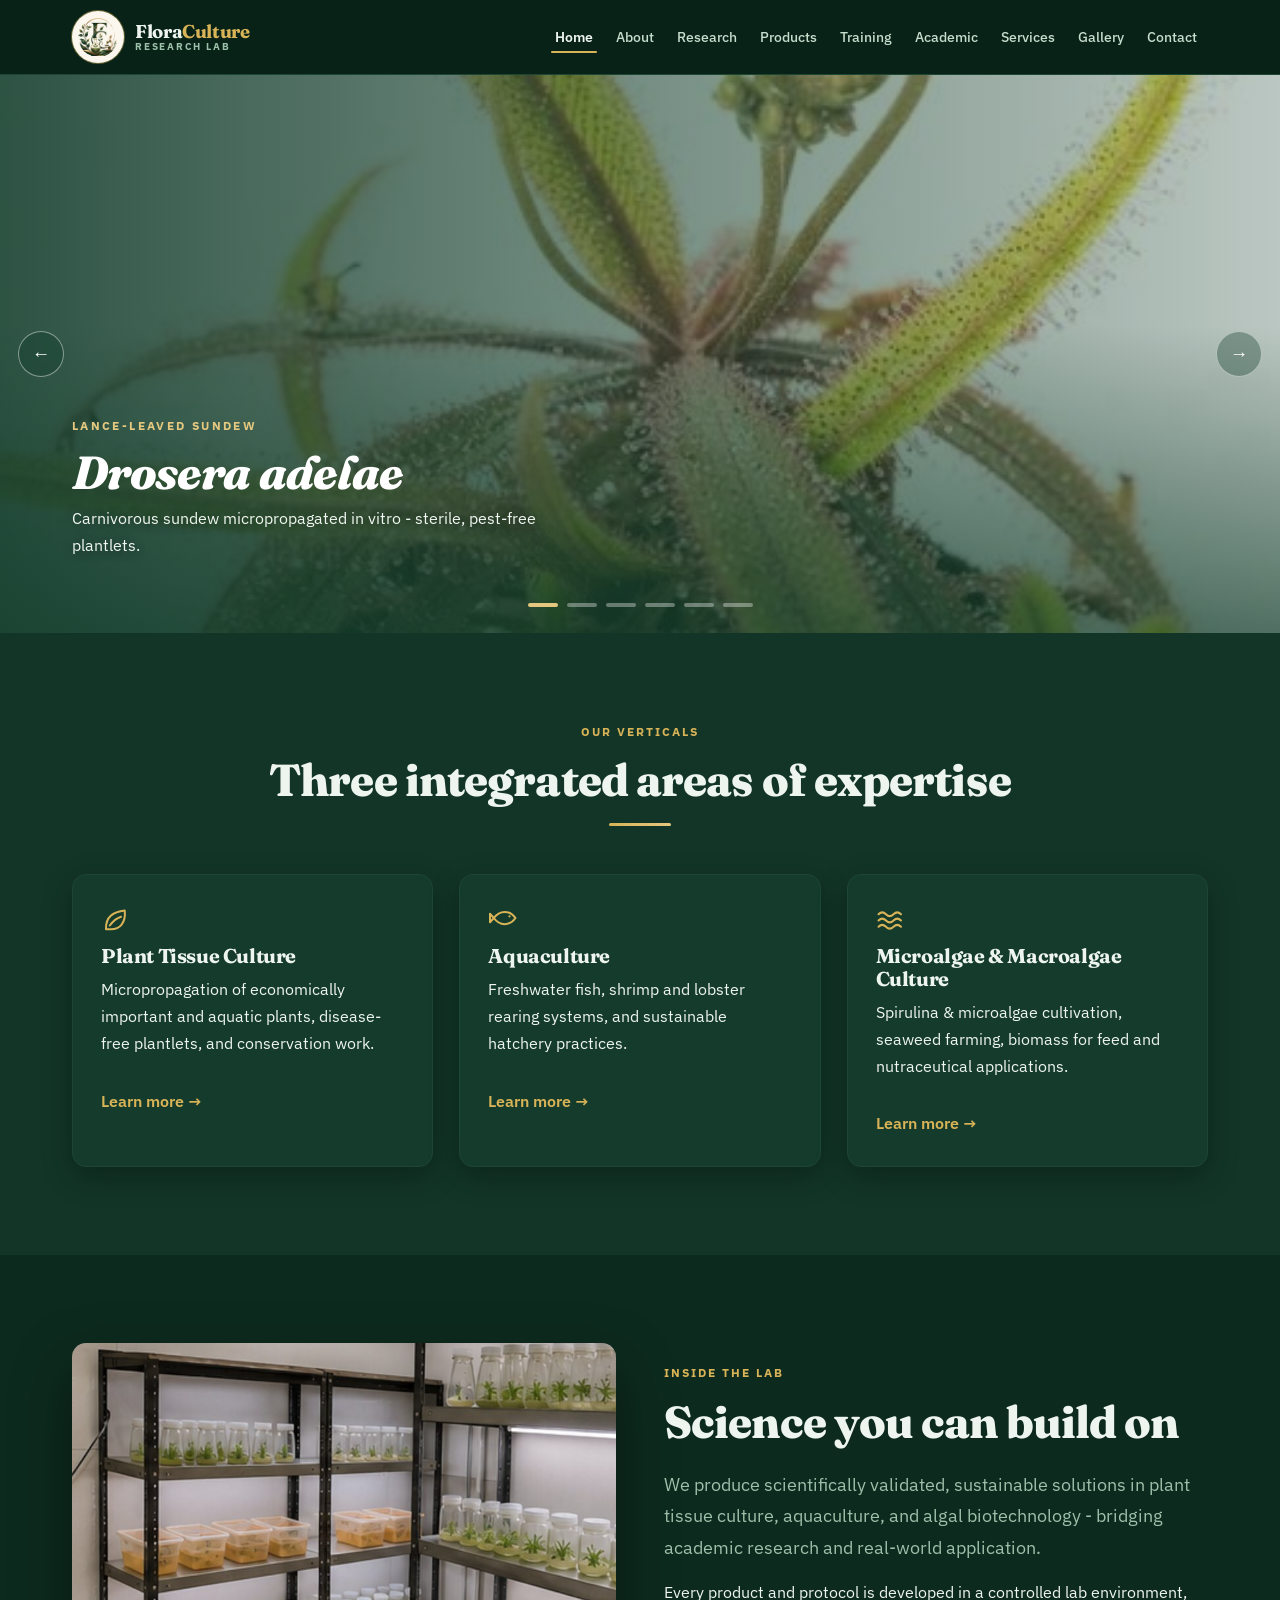
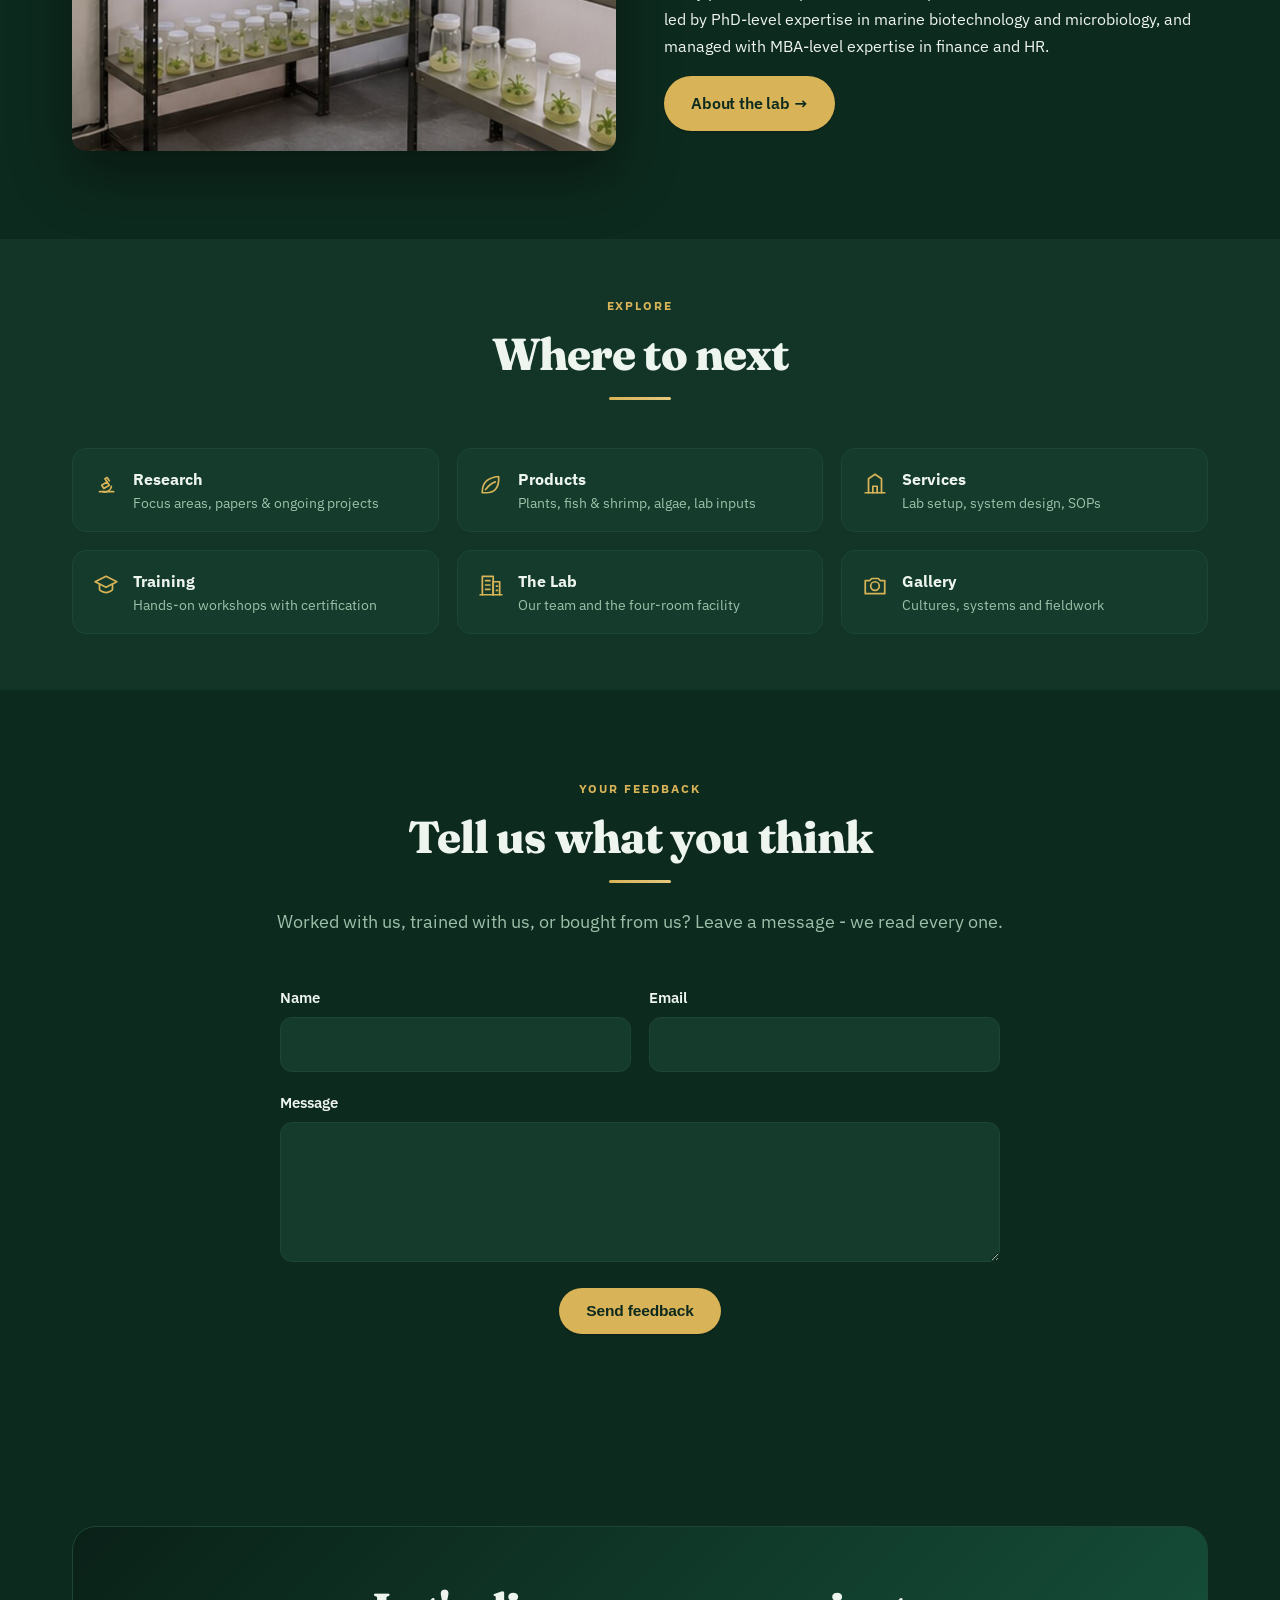
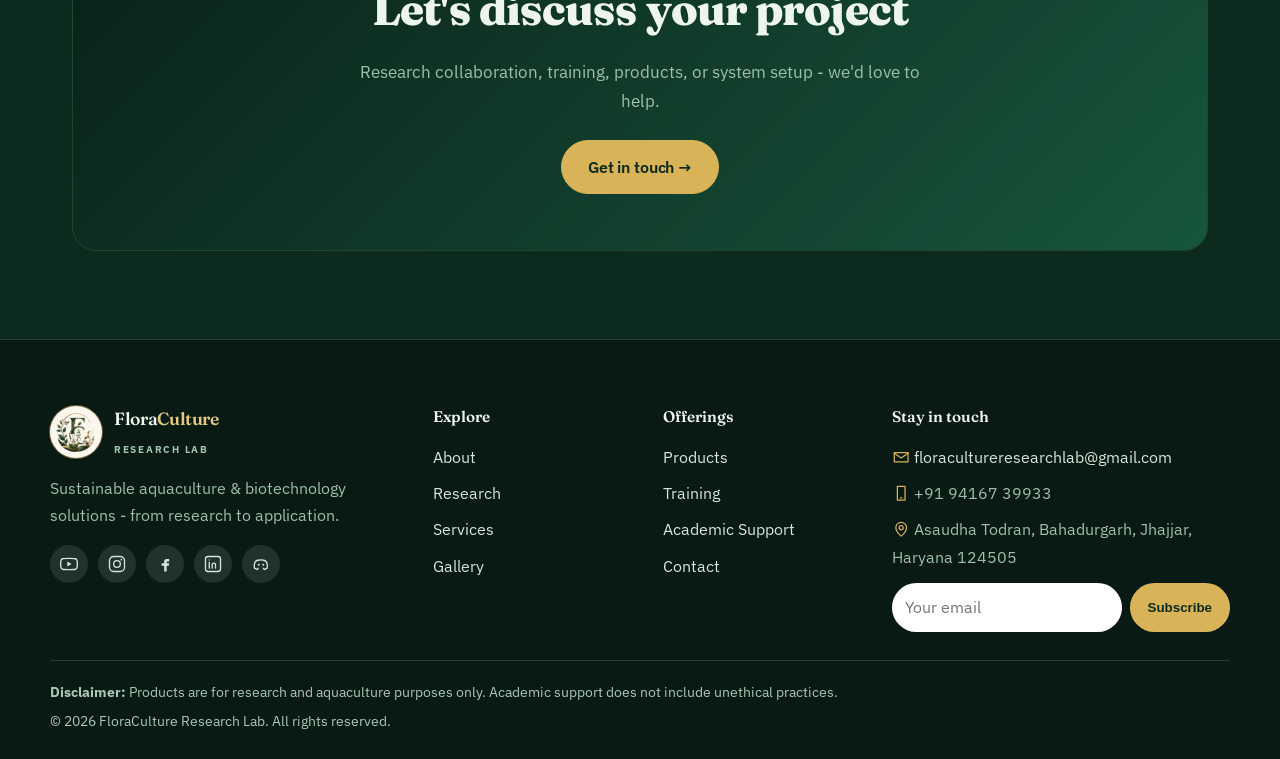
==== commit ec105560: "Removed bsnl theme added products" ====
--- a/index.html
+++ b/index.html
@@ -11,7 +11,7 @@
   <link rel="preconnect" href="https://fonts.gstatic.com" crossorigin />
   <link rel="stylesheet" href="https://fonts.googleapis.com/css2?family=Fraunces:opsz,wght@9..144,500;9..144,600;9..144,700&family=IBM+Plex+Sans:wght@400;500;600;700&display=swap" />
   <link rel="stylesheet" href="assets/css/theme.css?v=1" />
-  <link rel="stylesheet" href="assets/css/styles.css?v=15" />
+  <link rel="stylesheet" href="assets/css/styles.css?v=18" />
 </head>
 <body>
 <svg xmlns="http://www.w3.org/2000/svg" style="display:none" aria-hidden="true">
--- a/assets/css/styles.css
+++ b/assets/css/styles.css
@@ -37,7 +37,13 @@
   background: linear-gradient(135deg, var(--green), var(--teal));
   display: grid; place-items: center; color: #fff; font-size: 1.2rem;
 }
-.brand-logo { height: 54px; width: auto; display: block; flex: none; }
+/* Header and footer marks share one treatment: the emblem is dark green, so it
+   needs a light disc to read on the canopy ground. */
+.brand-logo, .footer-logo img {
+  width: 52px; height: 52px; flex: none; display: block;
+  object-fit: contain; padding: 6px; border-radius: 50%;
+  background: var(--cream); box-shadow: 0 0 0 1px rgba(216,179,87,.45);
+}
 .brand-text { display: flex; flex-direction: column; line-height: 1.05; }
 .brand-text .bt-name { font-size: 1.16rem; font-weight: 700; color: var(--ink); letter-spacing: -.02em;
   font-family: var(--display); }
@@ -45,15 +51,13 @@
 .brand-text .bt-sub { font-size: .62rem; font-weight: 700; letter-spacing: .18em;
   text-transform: uppercase; color: var(--muted); }
 @media (max-width: 560px) {
-  .brand-logo { height: 44px; }
+  .brand-logo { width: 44px; height: 44px; }
   .brand-text .bt-name { font-size: 1rem; }
   .brand-text .bt-sub { font-size: .56rem; letter-spacing: .14em; }
 }
 @media (max-width: 380px) { .brand-text { display: none; } }
 .footer-logo { display: flex; align-items: center; gap: 12px; text-decoration: none; }
-.footer-logo img { height: 52px; width: auto; display: block; flex: none;
-  background: var(--cream); border-radius: 50%; padding: 6px;
-  box-shadow: 0 0 0 1px rgba(216,179,87,.45); }
+
 .footer-logo .bt-name { font-size: 1.1rem; font-weight: 600; color: var(--ink);
   letter-spacing: -.02em; font-family: var(--display); }
 .footer-logo .bt-name em { font-style: normal; color: var(--gold-light); }
@@ -97,12 +101,24 @@
   .nav-links {
     display: none; position: absolute; left: 0; right: 0; top: 100%;
     flex-direction: column; align-items: stretch; gap: 0;
-    background: var(--panel); border-bottom: 1px solid var(--line); padding: 8px 16px 16px;
+    background: var(--deep); border-top: 1px solid var(--line);
+    border-bottom: 1px solid var(--line); padding: 6px 0 10px;
+    box-shadow: var(--shadow-lg);
   }
   .nav-links.open { display: flex; }
-  .nav-links a { padding: 13px 10px; margin: 0; border-radius: 8px; }
+  /* Full-bleed rows: a chip sized to the word looks stranded in a full-width sheet. */
+  .nav-links li { border-bottom: 1px solid rgba(255,255,255,.045); }
+  .nav-links li:last-child { border-bottom: 0; }
+  .nav-links a {
+    display: block; padding: 14px 22px; margin: 0; border-radius: 0;
+    border-left: 3px solid transparent; font-size: .98rem;
+  }
   .nav-links a::after { display: none; }
-  .nav-links a.active { background: var(--card); color: var(--gold); }
+  .nav-links a:hover { background: rgba(255,255,255,.04); }
+  .nav-links a.active {
+    background: rgba(216,179,87,.09); border-left-color: var(--gold);
+    color: var(--gold); font-weight: 600;
+  }
   .site-header { position: relative; }
 }
 
@@ -521,3 +537,37 @@
     transition-duration: .01ms !important; scroll-behavior: auto !important;
   }
 }
+
+/* ---------- Product index cards + product tables ---------- */
+.prod-link { display: block; text-decoration: none; color: inherit; }
+.prod-link .arrow-link { margin-top: 12px; }
+.media-card.is-soon { position: relative; background: var(--panel); border-style: dashed; }
+.media-card.is-soon .thumb { opacity: .45; filter: saturate(.6); }
+.media-card.is-soon .soon-tag { top: 14px; right: 14px; z-index: 2; }
+
+.prod-table { width: 100%; border-collapse: collapse; font-size: .95rem; }
+.prod-table th {
+  text-align: left; padding: 12px 14px; font-size: .68rem; letter-spacing: .16em;
+  text-transform: uppercase; color: var(--muted); font-weight: 600;
+  border-bottom: 1px solid var(--line);
+}
+.prod-table td { padding: 12px 14px; border-bottom: 1px solid var(--line); vertical-align: middle; }
+.prod-table tr:hover td { background: var(--card); }
+.prod-table code {
+  font-family: ui-monospace, SFMono-Regular, Menlo, monospace; font-size: .78rem;
+  color: var(--gold); background: rgba(216,179,87,.1); border: 1px solid rgba(216,179,87,.28);
+  border-radius: 5px; padding: 3px 8px; white-space: nowrap;
+}
+.prod-table b { font-style: italic; font-weight: 600; color: var(--ink); }
+.prod-table td span { color: var(--muted); font-size: .88rem; font-style: normal; }
+.prod-table .mini { width: 54px; height: 40px; object-fit: cover; border-radius: 6px; }
+.prod-table .dash { color: var(--line); }
+.page-hero .eyebrow a { color: var(--muted); text-decoration: none; }
+.page-hero .eyebrow a:hover { color: var(--gold); }
+ul.tick { list-style: none; padding: 0; margin: 0; }
+ul.tick li { padding: 8px 0 8px 22px; position: relative; border-bottom: 1px solid var(--line); }
+ul.tick li:last-child { border-bottom: 0; }
+ul.tick li::before {
+  content: ""; position: absolute; left: 4px; top: 17px;
+  width: 6px; height: 6px; border-radius: 50%; background: var(--gold);
+}
